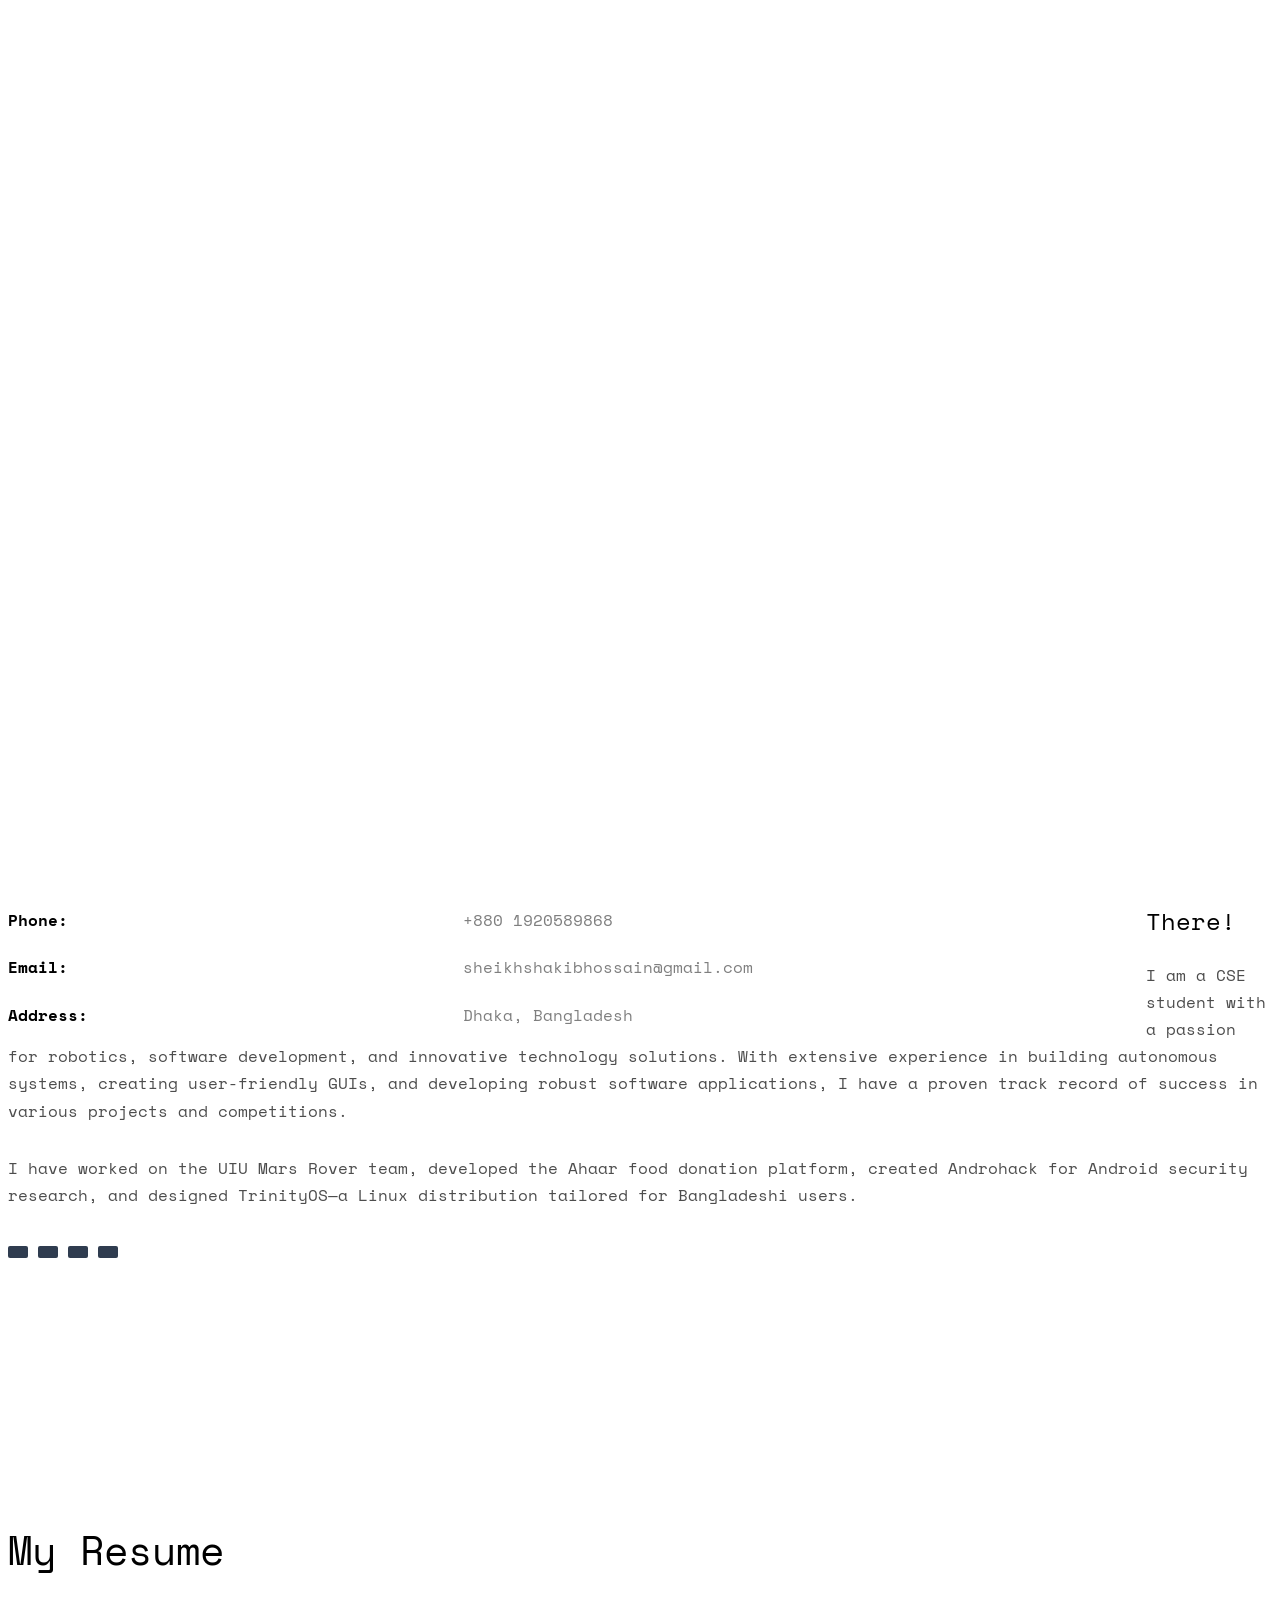
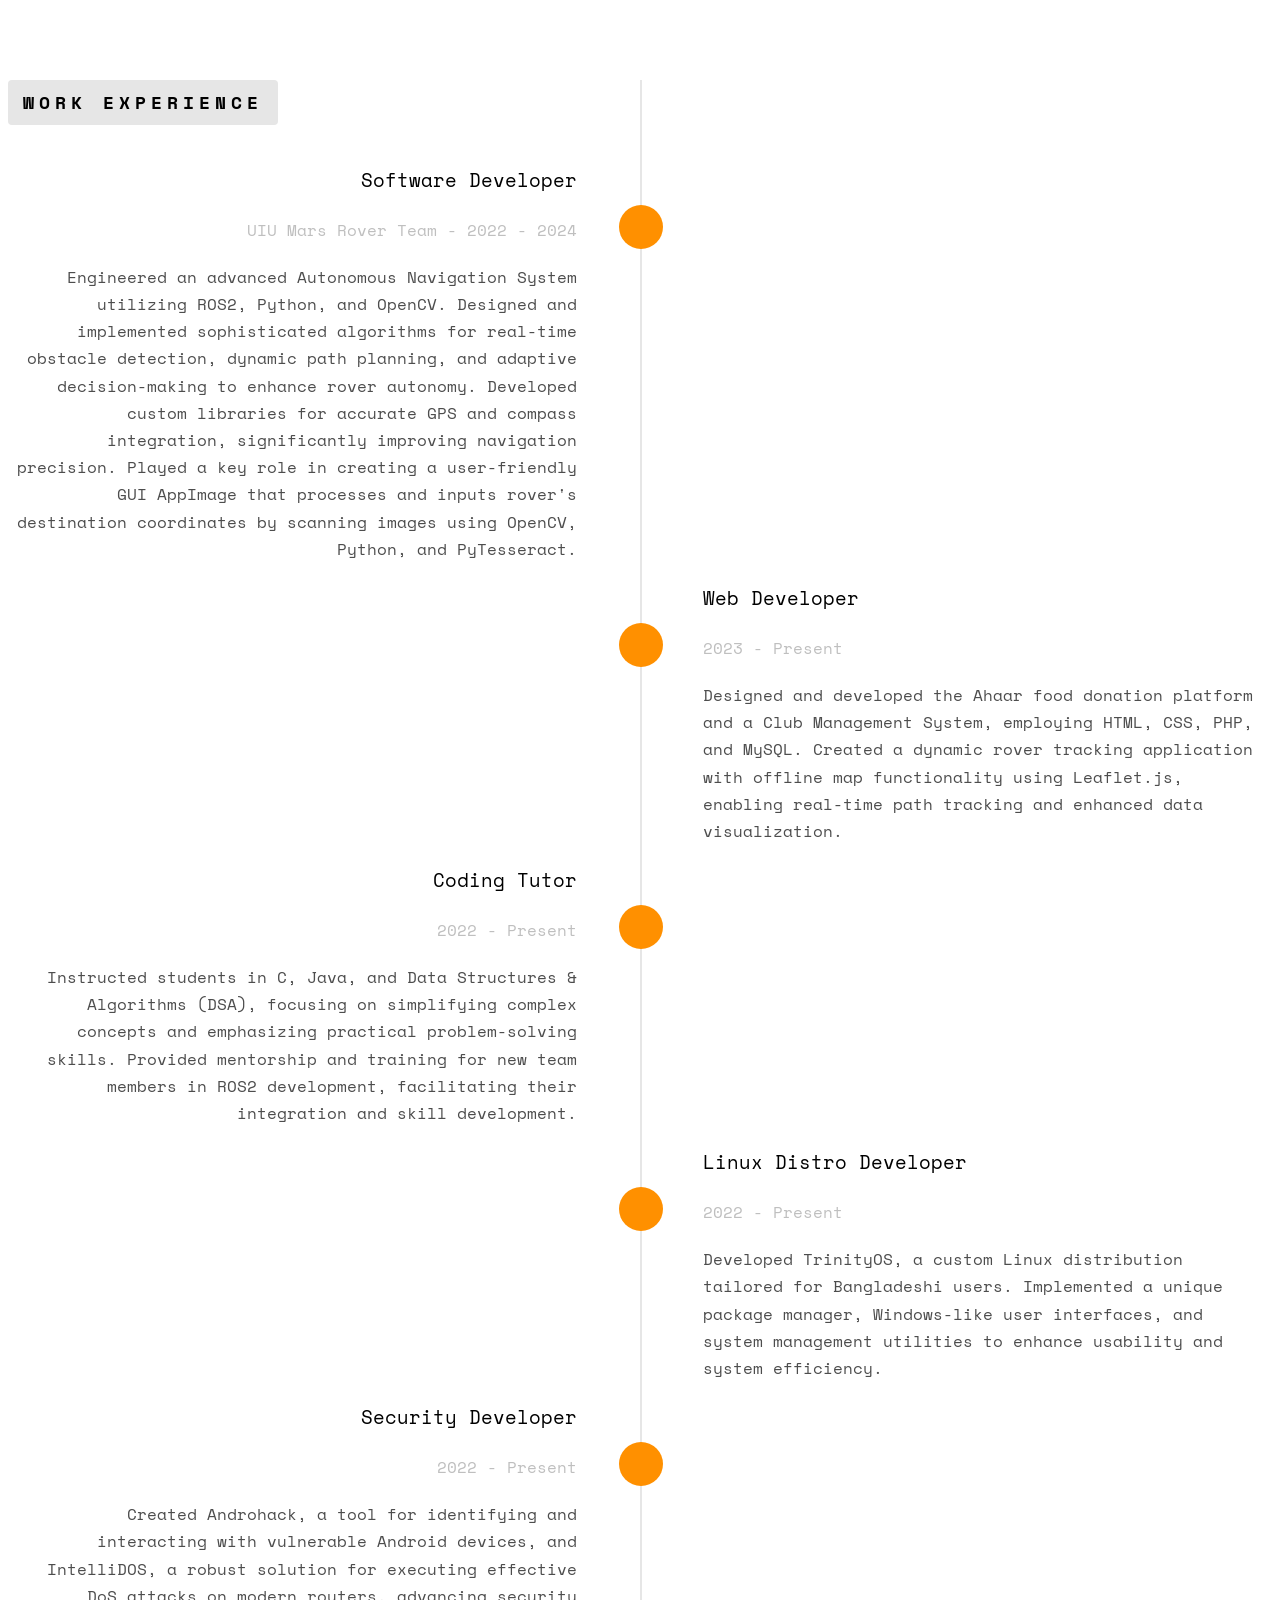
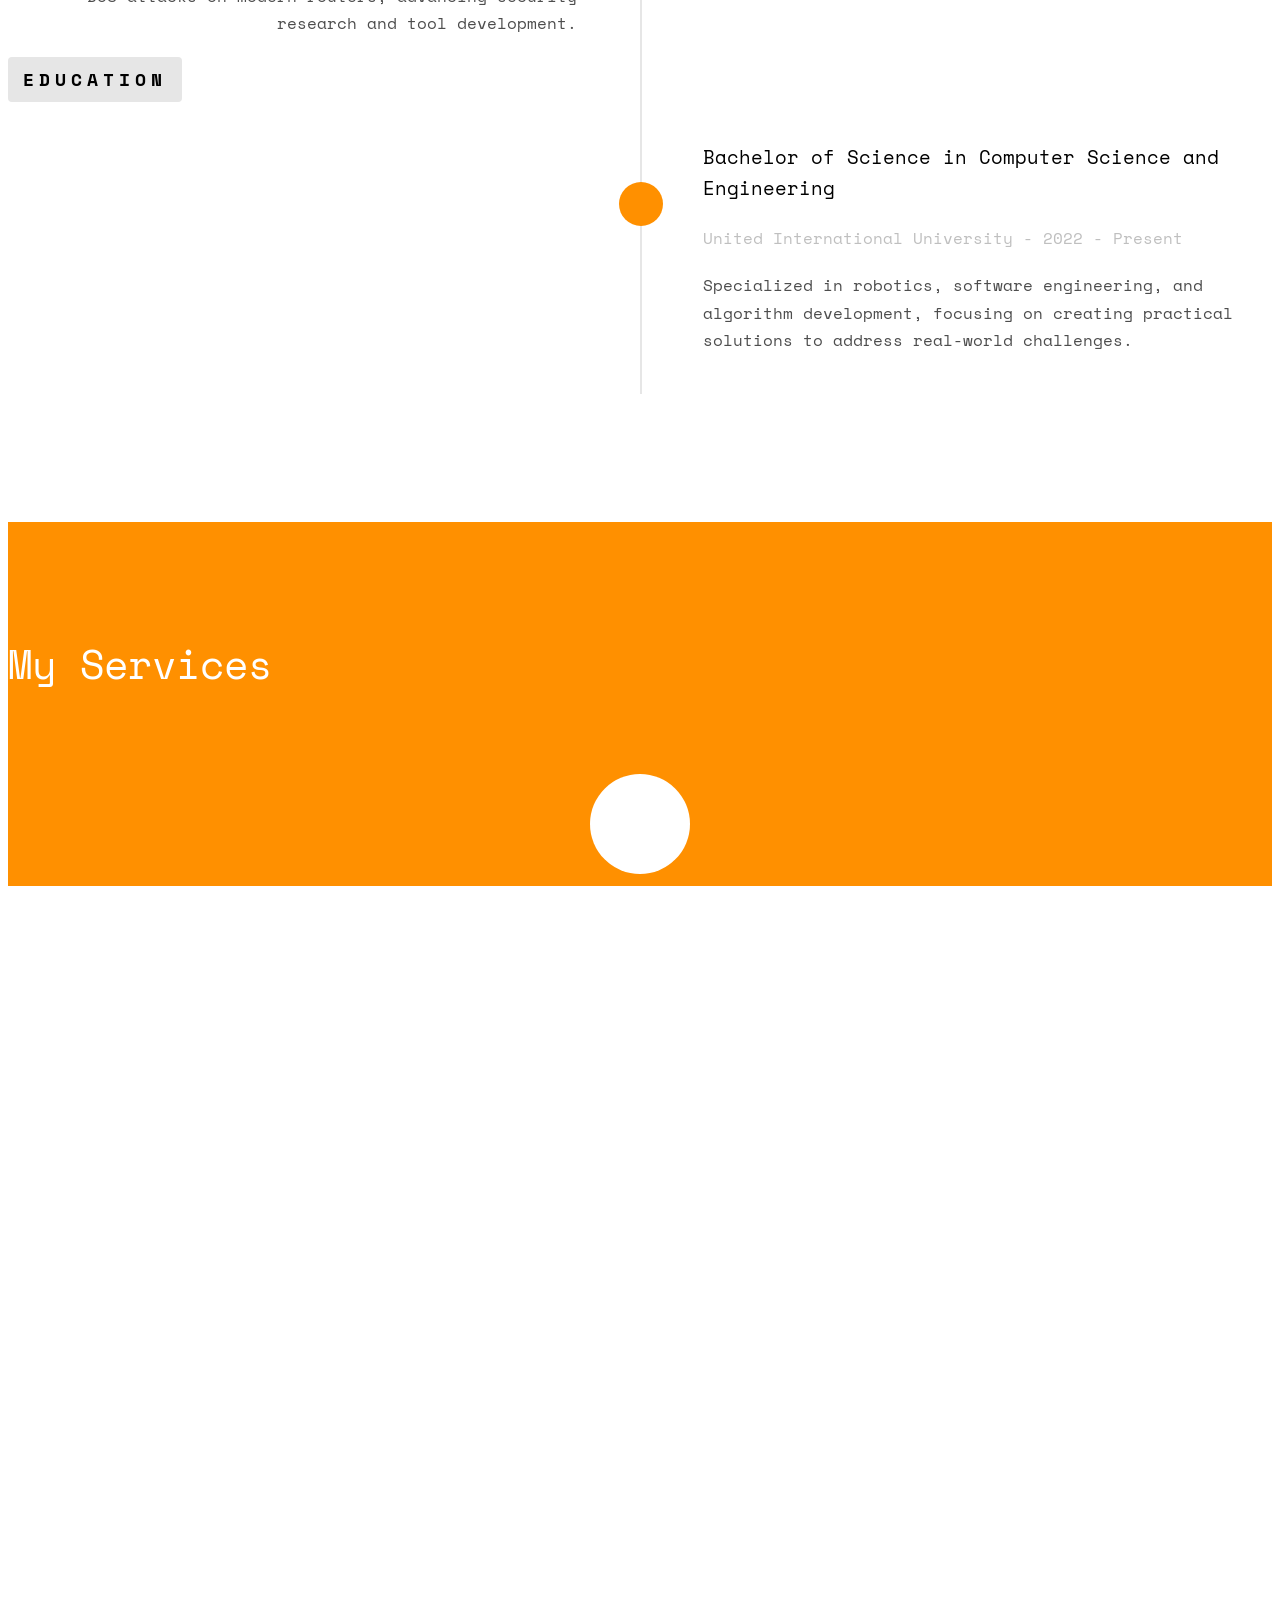
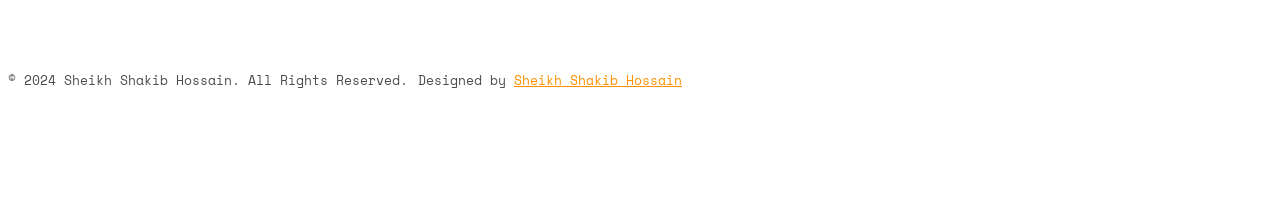
==== index.html @ 3a8f2230 "initial commit" ====
<!DOCTYPE HTML>
<html>
<head>
<meta charset="utf-8">
<meta http-equiv="X-UA-Compatible" content="IE=edge">
<title>Who is Sheikh Shakib Hossain?</title>
<meta name="viewport" content="width=device-width, initial-scale=1">
<meta name="description" content="Profile of a skilled software engineer and CSE student" />
<meta name="keywords" content="software engineer, CSE, robotics, web development, profile" />
<meta name="author" content="Sheikh Shakib Hossain" />

<!-- Font and CSS links -->
<link href="https://fonts.googleapis.com/css?family=Space+Mono" rel="stylesheet">
<link href="https://fonts.googleapis.com/css?family=Kaushan+Script" rel="stylesheet">
<link rel="stylesheet" href="css/animate.css">
<link rel="stylesheet" href="css/icomoon.css">
<link rel="stylesheet" href="css/bootstrap.css">
<link rel="stylesheet" href="css/style.css">
<script src="js/modernizr-2.6.2.min.js"></script>
</head>
<body>
    
<div class="fh5co-loader"></div>
    
<div id="page">    
<header id="fh5co-header" class="fh5co-cover js-fullheight" role="banner" style="background-image:url(images/cover_bg_3.jpg);" data-stellar-background-ratio="0.5">
    <div class="overlay"></div>
    <div class="container">
        <div class="row">
            <div class="col-md-8 col-md-offset-2 text-center">
                <div class="display-t js-fullheight">
                    <div class="display-tc js-fullheight animate-box" data-animate-effect="fadeIn">
                        <div class="profile-thumb" style="background: url(images/your_photo.jpg);"></div>
                        <h1><span>Sheikh Shakib Hossain</span></h1>
                        <h3><span>Software Engineer / CSE Student</span></h3>
                        <p>
                            <ul class="fh5co-social-icons">
                                <li><a href="https://x.com/SheikhShak1b"><i class="icon-twitter2"></i></a></li>
                                <li><a href="https://www.facebook.com/SheikhShakibHossa1n"><i class="icon-facebook2"></i></a></li>
                                <li><a href="https://www.linkedin.com/in/sheikhshakibhossa1n"><i class="icon-linkedin2"></i></a></li>
                                <li><a href="Shakib_CV.pdf"><i class="icon-dribbble2"></i></a></li>
                            </ul>
                        </p>
                    </div>
                </div>
            </div>
        </div>
    </div>
</header>

<div id="fh5co-about" class="animate-box">
    <div class="container">
        <div class="row">
            <div class="col-md-8 col-md-offset-2 text-center fh5co-heading">
                <h2>About Me</h2>
            </div>
        </div>
        <div class="row">
            <div class="col-md-4">
                <ul class="info">
                    <li><span class="first-block">Full Name:</span><span class="second-block">Sheikh Shakib Hossain</span></li>
                    <li><span class="first-block">Phone:</span><span class="second-block">+880 1920589868</span></li>
                    <li><span class="first-block">Email:</span><span class="second-block">sheikhshakibhossain@gmail.com</span></li>
                    <!-- <li><span class="first-block">Website:</span><span class="second-block">sheikhshakibhossain.github.io</span></li> -->
                    <li><span class="first-block">Address:</span><span class="second-block">Dhaka, Bangladesh</span></li>
                </ul>
            </div>
            <div class="col-md-8">
                <h2>Hello There!</h2>
                <p>I am a CSE student with a passion for robotics, software development, and innovative technology solutions. With extensive experience in building autonomous systems, creating user-friendly GUIs, and developing robust software applications, I have a proven track record of success in various projects and competitions.</p>
                <p>I have worked on the UIU Mars Rover team, developed the Ahaar food donation platform, created Androhack for Android security research, and designed TrinityOS—a Linux distribution tailored for Bangladeshi users.</p>
                <p>
                    <ul class="fh5co-social-icons">
                        <li><a href="https://x.com/SheikhShak1b"><i class="icon-twitter2"></i></a></li>
                        <li><a href="https://www.facebook.com/SheikhShakibHossa1n"><i class="icon-facebook3"></i></a></li>
                        <li><a href="https://www.linkedin.com/in/sheikhshakibhossa1n"><i class="icon-linkedin2"></i></a></li>
                        <li><a href="Shakib_CV.pdf"><i class="icon-dribbble2"></i></a></li>
                    </ul>
                </p>
            </div>
        </div>
    </div>
</div>

<div id="fh5co-resume" class="fh5co-bg-color">
    <div class="container">
        <div class="row animate-box">
            <div class="col-md-8 col-md-offset-2 text-center fh5co-heading">
                <h2>My Resume</h2>
            </div>
        </div>
        <div class="row">
            <div class="col-md-12 col-md-offset-0">
                <ul class="timeline">
                    <li class="timeline-heading text-center animate-box">
                        <div><h3>Work Experience</h3></div>
                    </li>
                    
                    <li class="animate-box timeline-unverted">
                        <div class="timeline-badge"><i class="icon-suitcase"></i></div>
                        <div class="timeline-panel">
                            <div class="timeline-heading">
                                <h3 class="timeline-title">Software Developer</h3>
                                <span class="company">UIU Mars Rover Team - 2022 - 2024</span>
                            </div>
                            <div class="timeline-body">
                                <p>Engineered an advanced Autonomous Navigation System utilizing ROS2, Python, and OpenCV. Designed and implemented sophisticated algorithms for real-time obstacle detection, dynamic path planning, and adaptive decision-making to enhance rover autonomy. Developed custom libraries for accurate GPS and compass integration, significantly improving navigation precision. Played a key role in creating a user-friendly GUI AppImage that processes and inputs rover's destination coordinates by scanning images using OpenCV, Python, and PyTesseract.</p>
                            </div>
                        </div>
                    </li>
                    
                    <li class="timeline-inverted animate-box">
                        <div class="timeline-badge"><i class="icon-suitcase"></i></div>
                        <div class="timeline-panel">
                            <div class="timeline-heading">
                                <h3 class="timeline-title">Web Developer</h3>
                                <span class="company">2023 - Present</span>
                            </div>
                            <div class="timeline-body">
                                <p>Designed and developed the Ahaar food donation platform and a Club Management System, employing HTML, CSS, PHP, and MySQL. Created a dynamic rover tracking application with offline map functionality using Leaflet.js, enabling real-time path tracking and enhanced data visualization.</p>
                            </div>
                        </div>
                    </li>
                    
                    <li class="animate-box timeline-unverted">
                        <div class="timeline-badge"><i class="icon-suitcase"></i></div>
                        <div class="timeline-panel">
                            <div class="timeline-heading">
                                <h3 class="timeline-title">Coding Tutor</h3>
                                <span class="company">2022 - Present</span>
                            </div>
                            <div class="timeline-body">
                                <p>Instructed students in C, Java, and Data Structures & Algorithms (DSA), focusing on simplifying complex concepts and emphasizing practical problem-solving skills. Provided mentorship and training for new team members in ROS2 development, facilitating their integration and skill development.</p>
                            </div>
                        </div>
                    </li>
                    
                    <li class="timeline-inverted animate-box">
                        <div class="timeline-badge"><i class="icon-suitcase"></i></div>
                        <div class="timeline-panel">
                            <div class="timeline-heading">
                                <h3 class="timeline-title">Linux Distro Developer</h3>
                                <span class="company">2022 - Present</span>
                            </div>
                            <div class="timeline-body">
                                <p>Developed TrinityOS, a custom Linux distribution tailored for Bangladeshi users. Implemented a unique package manager, Windows-like user interfaces, and system management utilities to enhance usability and system efficiency.</p>
                            </div>
                        </div>
                    </li>
                    
                    <li class="timeline-unverted animate-box">
                        <div class="timeline-badge"><i class="icon-suitcase"></i></div>
                        <div class="timeline-panel">
                            <div class="timeline-heading">
                                <h3 class="timeline-title">Security Developer</h3>
                                <span class="company">2022 - Present</span>
                            </div>
                            <div class="timeline-body">
                                <p>Created Androhack, a tool for identifying and interacting with vulnerable Android devices, and IntelliDOS, a robust solution for executing effective DoS attacks on modern routers, advancing security research and tool development.</p>
                            </div>
                        </div>
                    </li>
                    
                    <li class="timeline-heading text-center animate-box">
                        <div><h3>Education</h3></div>
                    </li>
                    
                    <li class="timeline-inverted animate-box">
                        <div class="timeline-badge"><i class="icon-graduation-cap"></i></div>
                        <div class="timeline-panel">
                            <div class="timeline-heading">
                                <h3 class="timeline-title">Bachelor of Science in Computer Science and Engineering</h3>
                                <span class="company">United International University - 2022 - Present</span>
                            </div>
                            <div class="timeline-body">
                                <p>Specialized in robotics, software engineering, and algorithm development, focusing on creating practical solutions to address real-world challenges.</p>
                            </div>
                        </div>
                    </li>
                </ul>
            </div>
        </div>
    </div>
</div>


<div id="fh5co-features" class="animate-box">
    <div class="container">
        <div class="services-padding">
            <div class="row">
                <div class="col-md-8 col-md-offset-2 text-center fh5co-heading">
                    <h2>My Services</h2>
                </div>
            </div>
            <div class="row">
                <div class="col-md-4 text-center">
                    <div class="feature-left">
                        <span class="icon">
                            <i class="icon-code"></i>
                        </span>
                        <div class="feature-copy">
                            <h3>Robotics</h3>
                            <p>Developing software and complex algorithms for autonomous systems, including obstacle detection, path planning, and real-time decision-making using ROS2, Python, and OpenCV.</p>
                        </div>
                    </div>
                </div>
    
                <div class="col-md-4 text-center">
                    <div class="feature-left">
                        <span class="icon">
                            <i class="icon-laptop"></i>
                        </span>
                        <div class="feature-copy">
                            <h3>Web Development</h3>
                            <p>Building responsive web applications with a focus on user experience, using technologies like HTML, CSS, PHP, MySQL, and JavaScript.</p>
                        </div>
                    </div>
                </div>
    
                <div class="col-md-4 text-center">
                    <div class="feature-left">
                        <span class="icon">
                            <i class="icon-shield"></i>
                        </span>
                        <div class="feature-copy">
                            <h3>Security Development</h3>
                            <p>Creating tools for identifying and interacting with vulnerable devices, and developing effective security solutions like DoS attack tools for modern routers.</p>
                        </div>
                    </div>
                </div>
    
            </div>
        </div>
    </div>
</div>

<footer id="fh5co-footer" role="contentinfo">
    <div class="container">
        <div class="row copyright">
            <div class="col-md-12 text-center">
                <p>
                    <small class="block">&copy; 2024 Sheikh Shakib Hossain. All Rights Reserved.</small> 
                    <small class="block">Designed by <a href="#" target="_blank">Sheikh Shakib Hossain</a></small>
                </p>
                <p>
                    <ul class="fh5co-social-icons">
                        <li><a href="https://x.com/SheikhShak1b"><i class="icon-twitter2"></i></a></li>
                        <li><a href="https://www.facebook.com/SheikhShakibHossa1n"><i class="icon-facebook2"></i></a></li>
                        <li><a href="https://www.linkedin.com/in/sheikhshakibhossa1n"><i class="icon-linkedin2"></i></a></li>
                        <li><a href="Shakib_CV.pdf"><i class="icon-dribbble2"></i></a></li>
                    </ul>
                </p>
            </div>
        </div>
    </div>
</footer>
</div>

<!-- Bootstrap and jQuery scripts -->
<script src="js/jquery.min.js"></script>
<script src="js/jquery.easing.1.3.js"></script>
<script src="js/bootstrap.min.js"></script>
<script src="js/jquery.waypoints.min.js"></script>
<script src="js/main.js"></script>

</body>
</html>
---- css/style.css ----
@font-face {
  font-family: 'icomoon';
  src: url("../fonts/icomoon/icomoon.eot?srf3rx");
  src: url("../fonts/icomoon/icomoon.eot?srf3rx#iefix") format("embedded-opentype"), url("../fonts/icomoon/icomoon.ttf?srf3rx") format("truetype"), url("../fonts/icomoon/icomoon.woff?srf3rx") format("woff"), url("../fonts/icomoon/icomoon.svg?srf3rx#icomoon") format("svg");
  font-weight: normal;
  font-style: normal;
}
/* =======================================================
*
* 	Template Style 
*
* ======================================================= */
body {
  font-family: "Space Mono", Arial, serif;
  font-weight: 400;
  font-size: 16px;
  line-height: 1.7;
  color: #4d4d4d;
  background: #fff;
}

#page {
  position: relative;
  overflow-x: hidden;
  width: 100%;
  height: 100%;
  -webkit-transition: 0.5s;
  -o-transition: 0.5s;
  transition: 0.5s;
}
.offcanvas #page {
  overflow: hidden;
  position: absolute;
}
.offcanvas #page:after {
  -webkit-transition: 2s;
  -o-transition: 2s;
  transition: 2s;
  position: absolute;
  top: 0;
  right: 0;
  bottom: 0;
  left: 0;
  z-index: 101;
  background: rgba(0, 0, 0, 0.7);
  content: "";
}

a {
  color: #FF9000;
  -webkit-transition: 0.5s;
  -o-transition: 0.5s;
  transition: 0.5s;
}
a:hover, a:active, a:focus {
  color: #FF9000;
  outline: none;
  text-decoration: none;
}

p {
  margin-bottom: 30px;
}

h1, h2, h3, h4, h5, h6, figure {
  color: #000;
  font-family: "Space Mono", Arial, serif;
  font-weight: 400;
  margin: 0 0 20px 0;
}

::-webkit-selection {
  color: #fff;
  background: #FF9000;
}

::-moz-selection {
  color: #fff;
  background: #FF9000;
}

::selection {
  color: #fff;
  background: #FF9000;
}

#fh5co-header,
.fh5co-cover {
  background-color: transparent;
  background-size: cover;
  background-attachment: fixed;
  position: relative;
  height: 600px;
  width: 100%;
}
#fh5co-header .overlay,
.fh5co-cover .overlay {
  position: absolute;
  top: 0;
  bottom: 0;
  left: 0;
  right: 0;
  background: rgba(255, 144, 0, 0.9);
}
#fh5co-header .display-t,
.fh5co-cover .display-t {
  width: 100%;
  display: table;
}
#fh5co-header .display-tc,
.fh5co-cover .display-tc {
  display: table-cell;
  vertical-align: middle;
  height: 600px;
}
#fh5co-header .display-tc h1, #fh5co-header .display-tc h2, #fh5co-header .display-tc h3,
.fh5co-cover .display-tc h1,
.fh5co-cover .display-tc h2,
.fh5co-cover .display-tc h3 {
  margin: 0;
  padding: 0;
  color: white;
}
#fh5co-header .display-tc h1,
.fh5co-cover .display-tc h1 {
  font-family: "Kaushan Script", cursive;
  margin-bottom: 30px;
  font-size: 50px;
  line-height: 1.3;
  font-weight: 300;
  -webkit-transform: rotate(-5deg);
  -moz-transform: rotate(-5deg);
  -ms-transform: rotate(-5deg);
  -o-transform: rotate(-5deg);
  transform: rotate(-5deg);
}
#fh5co-header .display-tc h1 span,
.fh5co-cover .display-tc h1 span {
  padding: 4px 15px;
  position: relative;
}
#fh5co-header .display-tc h1 span:before,
.fh5co-cover .display-tc h1 span:before {
  position: absolute;
  top: 40px;
  left: 0;
  width: 30px;
  height: 4px;
  content: '';
  background: #fff;
  margin-left: -30px;
}
#fh5co-header .display-tc h1 span:after,
.fh5co-cover .display-tc h1 span:after {
  position: absolute;
  top: 40px;
  right: 0;
  width: 30px;
  height: 4px;
  content: '';
  background: #fff;
  margin-right: -30px;
}
@media screen and (max-width: 768px) {
  #fh5co-header .display-tc h1,
  .fh5co-cover .display-tc h1 {
    font-size: 34px;
  }
  #fh5co-header .display-tc h1 span:before,
  .fh5co-cover .display-tc h1 span:before {
    top: 28px;
    width: 20px;
    height: 3px;
    margin-left: -15px;
  }
  #fh5co-header .display-tc h1 span:after,
  .fh5co-cover .display-tc h1 span:after {
    top: 28px;
    width: 20px;
    height: 3px;
    margin-right: -15px;
  }
}
#fh5co-header .display-tc h2,
.fh5co-cover .display-tc h2 {
  font-size: 20px;
  line-height: 1.5;
  margin-bottom: 30px;
}
#fh5co-header .display-tc h3,
.fh5co-cover .display-tc h3 {
  font-size: 16px;
}
@media screen and (max-width: 768px) {
  #fh5co-header .display-tc h3,
  .fh5co-cover .display-tc h3 {
    font-size: 14px;
  }
}
#fh5co-header .display-tc .profile-thumb,
.fh5co-cover .display-tc .profile-thumb {
  background-size: cover !important;
  background-position: center center;
  background-repeat: no-repeat;
  position: relative;
  height: 200px;
  width: 200px;
  margin: 0 auto;
  margin-bottom: 30px;
  -webkit-border-radius: 50%;
  -moz-border-radius: 50%;
  -ms-border-radius: 50%;
  border-radius: 50%;
}
#fh5co-header .display-tc .fh5co-social-icons li a,
.fh5co-cover .display-tc .fh5co-social-icons li a {
  color: #fff;
}
#fh5co-header .display-tc .fh5co-social-icons li a i,
.fh5co-cover .display-tc .fh5co-social-icons li a i {
  font-size: 30px;
}

#fh5co-features {
  background: #FF9000;
}
#fh5co-features h2 {
  color: #fff;
}
#fh5co-features .services-padding {
  padding: 7em 0;
}
#fh5co-features .feature-left {
  margin-bottom: 40px;
  float: left;
}
@media screen and (max-width: 992px) {
  #fh5co-features .feature-left {
    margin-bottom: 30px;
  }
}
#fh5co-features .feature-left .icon {
  display: table;
  text-align: center;
  width: 100px;
  height: 100px;
  margin: 0 auto;
  background: #fff;
  margin-bottom: 20px;
  -webkit-border-radius: 50%;
  -moz-border-radius: 50%;
  -ms-border-radius: 50%;
  border-radius: 50%;
}
#fh5co-features .feature-left .icon i {
  font-size: 50px;
  display: table-cell;
  vertical-align: middle;
  height: 100px;
  color: #FF9000 !important;
}
#fh5co-features .feature-left .feature-copy {
  width: 100%;
}
#fh5co-features .feature-left h3 {
  font-size: 24px;
  font-weight: 400;
  color: #fff;
}
#fh5co-features .feature-left p {
  font-size: 16px;
  color: rgba(255, 255, 255, 0.7);
}
#fh5co-features .feature-left p:last-child {
  margin-bottom: 0;
}
#fh5co-features .feature-left p a {
  color: #000 !important;
}

#fh5co-about,
#fh5co-resume,
#fh5co-skills,
#fh5co-started,
#fh5co-work,
#fh5co-blog,
#fh5co-pricing,
#fh5co-contact {
  padding: 7em 0;
  clear: both;
}
@media screen and (max-width: 768px) {
  #fh5co-about,
  #fh5co-resume,
  #fh5co-skills,
  #fh5co-started,
  #fh5co-work,
  #fh5co-blog,
  #fh5co-pricing,
  #fh5co-contact {
    padding: 3em 0;
  }
}

#fh5co-started {
  border-bottom: none;
}

.fh5co-bg-dark {
  background: #2F3C4F;
  background: #FF9000;
}
.fh5co-bg-dark .fh5co-heading h2 {
  color: #fff !important;
}

.info {
  margin: 0;
  padding: 0;
  width: 90%;
  float: left;
}
@media screen and (max-width: 768px) {
  .info {
    margin-bottom: 3em;
  }
}
.info li {
  width: 100%;
  float: left;
  list-style: none;
  padding: 10px 0;
}
.info li:first-child {
  padding-top: 0;
}
.info li .first-block {
  width: 40%;
  display: inline-block;
  float: left;
  color: #000;
  font-weight: bold;
}
.info li .second-block {
  width: 60%;
  display: inline-block;
  color: rgba(0, 0, 0, 0.5);
}

.fh5co-social-icons {
  margin: 0;
  padding: 0;
}
.fh5co-social-icons li {
  margin: 0;
  padding: 0;
  list-style: none;
  display: -moz-inline-stack;
  display: inline-block;
  zoom: 1;
  *display: inline;
}
.fh5co-social-icons li a {
  display: -moz-inline-stack;
  display: inline-block;
  zoom: 1;
  *display: inline;
  color: #FF9000;
  padding-left: 10px;
  padding-right: 10px;
}
.fh5co-social-icons li a i {
  font-size: 20px;
}

#fh5co-about .fh5co-social-icons {
  margin: 0;
  padding: 0;
}
#fh5co-about .fh5co-social-icons li {
  padding: 0;
  list-style: none;
  display: -moz-inline-stack;
  display: inline-block;
  zoom: 1;
  *display: inline;
}
#fh5co-about .fh5co-social-icons li a {
  display: -moz-inline-stack;
  display: inline-block;
  zoom: 1;
  *display: inline;
  color: #fff;
  background: #2F3C4F;
  padding: 10px 10px 2px 10px;
  -webkit-border-radius: 2px;
  -moz-border-radius: 2px;
  -ms-border-radius: 2px;
  border-radius: 2px;
}
#fh5co-about .fh5co-social-icons li a i {
  font-size: 20px;
}
#fh5co-about .fh5co-social-icons li a:hover {
  background: #FF9000;
}

.fh5co-heading {
  margin-bottom: 5em;
}
.fh5co-heading.fh5co-heading-sm {
  margin-bottom: 2em;
}
.fh5co-heading h2 {
  font-size: 40px;
  margin-bottom: 20px;
  line-height: 1.5;
  color: #000;
}
.fh5co-heading p {
  font-size: 18px;
  line-height: 1.5;
  color: #828282;
}
.fh5co-heading span {
  display: block;
  margin-bottom: 10px;
  text-transform: uppercase;
  font-size: 12px;
  letter-spacing: 2px;
}

.timeline {
  list-style: none;
  padding: 20px 0 20px;
  position: relative;
}
.timeline:before {
  top: 20px;
  bottom: 0;
  position: absolute;
  content: " ";
  width: 2px;
  background-color: #e6e6e6;
  left: 50%;
  margin-left: 0px;
}
@media screen and (max-width: 768px) {
  .timeline:before {
    margin-left: -64px;
  }
}
@media screen and (max-width: 480px) {
  .timeline:before {
    margin-left: -64px;
  }
}
@media screen and (max-width: 768px) {
  .timeline .timeline-heading {
    margin-bottom: 30px;
  }
}
.timeline .timeline-heading > div h3 {
  display: inline-block;
  padding: 7px 15px;
  font-size: 18px;
  text-transform: uppercase;
  letter-spacing: 5px;
  font-weight: bold;
  background: #e6e6e6;
  -webkit-border-radius: 4px;
  -moz-border-radius: 4px;
  -ms-border-radius: 4px;
  border-radius: 4px;
}
@media screen and (max-width: 768px) {
  .timeline .timeline-heading > div h3 {
    float: left;
    margin-bottom: 0;
  }
}
.timeline > li {
  margin-bottom: 20px;
  position: relative;
}
@media screen and (max-width: 768px) {
  .timeline > li {
    margin-bottom: 4em;
  }
}
.timeline > li:before, .timeline > li:after {
  content: " ";
  display: table;
}
.timeline > li:after {
  clear: both;
}
.timeline > li > .timeline-panel {
  width: 45%;
  float: left;
  margin-bottom: 0;
  position: relative;
  -webkit-border-radius: 4px;
  -moz-border-radius: 4px;
  -ms-border-radius: 4px;
  border-radius: 4px;
}
@media screen and (max-width: 768px) {
  .timeline > li > .timeline-panel {
    width: 85% !important;
  }
}
@media screen and (max-width: 480px) {
  .timeline > li > .timeline-panel {
    width: 75% !important;
  }
  .timeline > li > .timeline-panel:before {
    top: 30px;
  }
  .timeline > li > .timeline-panel:after {
    top: 31px;
  }
}
.timeline > li > .timeline-badge {
  color: #fff;
  width: 44px;
  height: 44px;
  line-height: 50px;
  font-size: 1.4em;
  text-align: center;
  position: absolute;
  top: 40px;
  left: 50%;
  margin-left: -21px;
  background-color: #FF9000;
  z-index: 100;
  display: table;
  -webkit-border-radius: 50%;
  -moz-border-radius: 50%;
  -ms-border-radius: 50%;
  border-radius: 50%;
}
@media screen and (max-width: 768px) {
  .timeline > li > .timeline-badge {
    margin-left: -10px !important;
  }
}
@media screen and (max-width: 992px) {
  .timeline > li > .timeline-badge {
    margin-left: -10px !important;
  }
}
.timeline > li > .timeline-badge i {
  display: table-cell;
  vertical-align: middle;
  height: 44px;
  font-size: 18px;
}
.timeline > li.timeline-unverted {
  text-align: right;
}
@media screen and (max-width: 768px) {
  .timeline > li.timeline-unverted {
    text-align: left;
  }
}
.timeline > li.timeline-inverted > .timeline-panel {
  float: right;
}
.timeline > li.timeline-inverted > .timeline-panel:before {
  border-left-width: 0;
  border-right-width: 15px;
  left: -15px;
  right: auto;
}
.timeline > li.timeline-inverted > .timeline-panel:after {
  border-left-width: 0;
  border-right-width: 14px;
  left: -14px;
  right: auto;
}

.timeline-title {
  margin-top: 0;
}

.company {
  display: block;
  margin-bottom: 20px;
  font-size: 16px;
  font-weight: normal;
  color: #bfbfbf;
}

.timeline-body > p,
.timeline-body > ul {
  margin-bottom: 0;
}

.timeline-body > p + p {
  margin-top: 5px;
}

@media (max-width: 992px) {
  ul.timeline:before {
    left: 90px;
  }

  ul.timeline > li > .timeline-panel {
    width: calc(100% - 200px);
    width: -moz-calc(100% - 200px);
    width: -webkit-calc(100% - 200px);
  }

  ul.timeline > li > .timeline-badge {
    left: 15px;
    margin-left: 0;
    top: 16px;
  }

  ul.timeline > li > .timeline-panel {
    float: right;
  }

  ul.timeline > li > .timeline-panel:before {
    border-left-width: 0;
    border-right-width: 15px;
    left: -15px;
    right: auto;
  }

  ul.timeline > li > .timeline-panel:after {
    border-left-width: 0;
    border-right-width: 14px;
    left: -14px;
    right: auto;
  }
}
.progress-wrap {
  width: 100%;
  float: left;
  margin-bottom: 10px;
}
.progress-wrap h3 {
  font-size: 16px;
  display: block;
  margin-bottom: 10px;
  float: left;
  width: 100%;
}
.progress-wrap h3 .name-left {
  float: left;
}
.progress-wrap h3 .value-right {
  float: right;
}

.progress {
  width: 100%;
  float: left;
  height: 5px;
  box-shadow: none;
}

.progress-bar {
  background-color: #2F3C4F;
  height: 5px;
  display: block;
  box-shadow: none;
}
.progress-bar.progress-bar-1 {
  background-color: #2980b9 !important;
}
.progress-bar.progress-bar-2 {
  background-color: #c0392b !important;
}
.progress-bar.progress-bar-3 {
  background-color: #d35400 !important;
}
.progress-bar.progress-bar-4 {
  background-color: #8e44ad !important;
}
.progress-bar.progress-bar-5 {
  background-color: #27ae60 !important;
}

.chart {
  width: 160px;
  height: 160px;
  margin: 0 auto 40px auto;
  position: relative;
  text-align: center;
}
.chart span {
  position: absolute;
  top: 50%;
  left: 0;
  margin-top: -30px;
  width: 100%;
}
.chart span strong {
  display: block;
}
.chart canvas {
  position: absolute;
  left: 0;
  top: 0;
}

.work {
  background-size: cover;
  background-position: center center;
  background-repeat: no-repeat;
  position: relative;
  height: 270px;
  width: 100%;
  display: table;
  overflow: hidden;
}
@media screen and (max-width: 768px) {
  .work {
    height: 400px;
  }
}
@media screen and (max-width: 480px) {
  .work {
    height: 270px;
  }
}
.work .desc {
  display: table-cell;
  vertical-align: middle;
  height: 270px;
  background: #fff;
  opacity: 0;
  -webkit-transition: 0.3s;
  -o-transition: 0.3s;
  transition: 0.3s;
}
.work .desc h3 {
  font-size: 20px;
  -webkit-transition: -webkit-transform 0.3s, opacity 0.3s;
  transition: transform 0.3s, opacity 0.3s;
  -webkit-transform: translate3d(0, -15px, 0);
  transform: translate3d(0, -15px, 0);
}
.work .desc span {
  display: block;
  color: #999999;
  font-size: 14px;
  -webkit-transition: -webkit-transform 0.3s, opacity 0.3s;
  transition: transform 0.3s, opacity 0.3s;
  -webkit-transform: translate3d(0, 15px, 0);
  transform: translate3d(0, 15px, 0);
}
@media screen and (max-width: 768px) {
  .work .desc {
    opacity: 1;
    background: rgba(255, 255, 255, 0.6);
  }
  .work .desc h3 {
    -webkit-transform: translate3d(0, 0, 0);
    transform: translate3d(0, 0, 0);
  }
  .work .desc span {
    -webkit-transform: translate3d(0, 0, 0);
    transform: translate3d(0, 0, 0);
  }
}
.work:hover .desc {
  opacity: 1;
}
.work:hover .desc h3 {
  -webkit-transform: translate3d(0, 0, 0);
  transform: translate3d(0, 0, 0);
}
.work:hover .desc span {
  -webkit-transform: translate3d(0, 0, 0);
  transform: translate3d(0, 0, 0);
}

#fh5co-started {
  background-size: cover;
  background-position: center center;
  background-repeat: no-repeat;
  position: relative;
  float: left;
  width: 100%;
}
#fh5co-started .fh5co-heading {
  margin-bottom: 0;
}
#fh5co-started .fh5co-heading h2 {
  color: #fff;
  margin-bottom: 20px !important;
}
#fh5co-started .fh5co-heading p {
  color: rgba(255, 255, 255, 0.8);
}
#fh5co-started .btn {
  height: 54px;
  border: none !important;
  background: #fff;
  color: #FF9000;
  font-size: 16px;
  text-transform: uppercase;
  font-weight: 400;
  padding-left: 50px;
  padding-right: 50px;
}

.fh5co-blog {
  width: 100%;
  float: left;
  margin-bottom: 40px;
}
@media screen and (max-width: 768px) {
  .fh5co-blog {
    width: 100%;
  }
}
.fh5co-blog .blog-bg {
  display: block;
  width: 100%;
  background-size: cover;
  background-position: center center;
  background-repeat: no-repeat;
  position: relative;
  height: 300px;
}
@media screen and (max-width: 768px) {
  .fh5co-blog .blog-bg {
    height: 400px;
  }
}
@media screen and (max-width: 480px) {
  .fh5co-blog .blog-bg {
    height: 270px;
  }
}
.fh5co-blog .blog-text {
  margin-bottom: 30px;
  position: relative;
  width: 100%;
  padding: 30px;
  float: left;
  background: #fff;
  -webkit-box-shadow: 0px 2px 5px 0px rgba(0, 0, 0, 0.06);
  -moz-box-shadow: 0px 2px 5px 0px rgba(0, 0, 0, 0.06);
  box-shadow: 0px 2px 5px 0px rgba(0, 0, 0, 0.06);
  -webkit-transition: 0.3s;
  -o-transition: 0.3s;
  transition: 0.3s;
}
@media screen and (max-width: 768px) {
  .fh5co-blog .blog-text {
    padding: 10px;
  }
}
.fh5co-blog .blog-text span {
  display: inline-block;
  margin-bottom: 20px;
  font-size: 18px !important;
  color: rgba(0, 0, 0, 0.3);
}
.fh5co-blog .blog-text .stuff {
  margin: 0;
  padding: 0;
  border-top: 1px solid rgba(0, 0, 0, 0.05);
  padding-top: 20px;
}
.fh5co-blog .blog-text .stuff li {
  list-style: none;
  display: inline-block;
  margin-left: 10px;
}
@media screen and (max-width: 768px) {
  .fh5co-blog .blog-text .stuff li {
    font-size: 14px;
  }
}
.fh5co-blog .blog-text .stuff li:first-child {
  margin-left: 0;
}
.fh5co-blog .blog-text .stuff li:last-child {
  float: right;
}
.fh5co-blog .blog-text .stuff li:last-child a {
  color: #000;
}
.fh5co-blog .blog-text .stuff li:last-child i {
  padding-right: 0;
  padding-left: 10px;
}
.fh5co-blog .blog-text .stuff li i {
  font-size: 14px;
  padding-right: 5px;
}
.fh5co-blog .blog-text h3 {
  font-size: 24px;
  margin-bottom: 20px;
  line-height: 1.5;
}
.fh5co-blog .blog-text h3 a {
  color: black;
}

#fh5co-consult {
  display: -webkit-box;
  display: -moz-box;
  display: -ms-flexbox;
  display: -webkit-flex;
  display: flex;
  flex-wrap: wrap;
  -webkit-flex-wrap: wrap;
  -moz-flex-wrap: wrap;
  width: 100%;
  float: left;
}
#fh5co-consult .video, #fh5co-consult .choose {
  display: inline-block;
}
@media screen and (max-width: 768px) {
  #fh5co-consult .video, #fh5co-consult .choose {
    width: 100% !important;
  }
}
#fh5co-consult .video {
  display: table;
  width: 50%;
  background-size: cover;
  background-position: center center;
  background-repeat: no-repeat;
  position: relative;
  display: -webkit-box;
  display: -moz-box;
  display: -ms-flexbox;
  display: -webkit-flex;
  display: flex;
  flex-wrap: wrap;
  -webkit-flex-wrap: wrap;
  -moz-flex-wrap: wrap;
}
@media screen and (max-width: 768px) {
  #fh5co-consult .video {
    display: none;
  }
}
#fh5co-consult .choose {
  width: 50%;
  padding: 4em;
}
@media screen and (max-width: 768px) {
  #fh5co-consult .choose {
    width: 100%;
    padding: 4em 1em;
  }
}

.fh5co-video {
  overflow: hidden;
}
@media screen and (max-width: 992px) {
  .fh5co-video {
    height: 450px;
  }
}
.fh5co-video .overlay {
  position: absolute;
  top: 0;
  left: 0;
  right: 0;
  bottom: 0;
  background: rgba(0, 0, 0, 0.1);
  -webkit-transition: 0.5s;
  -o-transition: 0.5s;
  transition: 0.5s;
}

#fh5co-footer {
  padding: 50px 0;
  float: left;
  width: 100%;
}
#fh5co-footer p:last-child {
  margin-bottom: 0;
}

.contact-info {
  margin-bottom: 4em;
  padding: 0;
}
.contact-info li {
  list-style: none;
  margin: 0 0 20px 0;
  position: relative;
  padding-left: 40px;
  color: #000;
}
.contact-info li i {
  position: absolute;
  top: .3em;
  left: 0;
  font-size: 22px;
  color: rgba(0, 0, 0, 0.3);
}
.contact-info li a {
  color: #000;
}

.form-control {
  -webkit-box-shadow: none;
  -moz-box-shadow: none;
  -ms-box-shadow: none;
  -o-box-shadow: none;
  box-shadow: none;
  border: none;
  border: 2px solid rgba(0, 0, 0, 0.1);
  font-size: 18px;
  font-weight: 300;
  -webkit-border-radius: 4px;
  -moz-border-radius: 4px;
  -ms-border-radius: 4px;
  border-radius: 4px;
}
.form-control:focus, .form-control:active {
  box-shadow: none;
  border: 2px solid rgba(0, 0, 0, 0.8);
}

input[type="text"] {
  height: 50px;
}

.form-group {
  margin-bottom: 30px;
}

#map {
  width: 100%;
  height: 500px;
  position: relative;
}
@media screen and (max-width: 768px) {
  #map {
    height: 200px;
  }
}

.gototop {
  position: fixed;
  bottom: 20px;
  right: 20px;
  z-index: 999;
  opacity: 0;
  visibility: hidden;
  -webkit-transition: 0.5s;
  -o-transition: 0.5s;
  transition: 0.5s;
}
.gototop.active {
  opacity: 1;
  visibility: visible;
}
.gototop a {
  width: 50px;
  height: 50px;
  display: table;
  background: rgba(0, 0, 0, 0.8);
  color: #fff;
  text-align: center;
  -webkit-border-radius: 50%;
  -moz-border-radius: 50%;
  -ms-border-radius: 50%;
  border-radius: 50%;
}
.gototop a i {
  height: 50px;
  display: table-cell;
  vertical-align: middle;
}
.gototop a:hover, .gototop a:active, .gototop a:focus {
  text-decoration: none;
  outline: none;
}

.btn {
  margin-right: 4px;
  margin-bottom: 4px;
  font-family: "Space Mono", Arial, serif;
  font-size: 16px;
  font-weight: 400;
  -webkit-border-radius: 30px;
  -moz-border-radius: 30px;
  -ms-border-radius: 30px;
  border-radius: 30px;
  -webkit-transition: 0.5s;
  -o-transition: 0.5s;
  transition: 0.5s;
  padding: 8px 20px;
}
.btn.btn-md {
  padding: 8px 20px !important;
}
.btn.btn-lg {
  padding: 18px 36px !important;
}
.btn:hover, .btn:active, .btn:focus {
  box-shadow: none !important;
  outline: none !important;
}

.btn-primary {
  background: #FF9000;
  color: #fff;
  border: 2px solid #FF9000;
}
.btn-primary:hover, .btn-primary:focus, .btn-primary:active {
  background: #ff9b1a !important;
  border-color: #ff9b1a !important;
}
.btn-primary.btn-outline {
  background: transparent;
  color: #FF9000;
  border: 2px solid #FF9000;
}
.btn-primary.btn-outline:hover, .btn-primary.btn-outline:focus, .btn-primary.btn-outline:active {
  background: #FF9000;
  color: #fff;
}

.btn-success {
  background: #5cb85c;
  color: #fff;
  border: 2px solid #5cb85c;
}
.btn-success:hover, .btn-success:focus, .btn-success:active {
  background: #4cae4c !important;
  border-color: #4cae4c !important;
}
.btn-success.btn-outline {
  background: transparent;
  color: #5cb85c;
  border: 2px solid #5cb85c;
}
.btn-success.btn-outline:hover, .btn-success.btn-outline:focus, .btn-success.btn-outline:active {
  background: #5cb85c;
  color: #fff;
}

.btn-info {
  background: #5bc0de;
  color: #fff;
  border: 2px solid #5bc0de;
}
.btn-info:hover, .btn-info:focus, .btn-info:active {
  background: #46b8da !important;
  border-color: #46b8da !important;
}
.btn-info.btn-outline {
  background: transparent;
  color: #5bc0de;
  border: 2px solid #5bc0de;
}
.btn-info.btn-outline:hover, .btn-info.btn-outline:focus, .btn-info.btn-outline:active {
  background: #5bc0de;
  color: #fff;
}

.btn-warning {
  background: #f0ad4e;
  color: #fff;
  border: 2px solid #f0ad4e;
}
.btn-warning:hover, .btn-warning:focus, .btn-warning:active {
  background: #eea236 !important;
  border-color: #eea236 !important;
}
.btn-warning.btn-outline {
  background: transparent;
  color: #f0ad4e;
  border: 2px solid #f0ad4e;
}
.btn-warning.btn-outline:hover, .btn-warning.btn-outline:focus, .btn-warning.btn-outline:active {
  background: #f0ad4e;
  color: #fff;
}

.btn-danger {
  background: #d9534f;
  color: #fff;
  border: 2px solid #d9534f;
}
.btn-danger:hover, .btn-danger:focus, .btn-danger:active {
  background: #d43f3a !important;
  border-color: #d43f3a !important;
}
.btn-danger.btn-outline {
  background: transparent;
  color: #d9534f;
  border: 2px solid #d9534f;
}
.btn-danger.btn-outline:hover, .btn-danger.btn-outline:focus, .btn-danger.btn-outline:active {
  background: #d9534f;
  color: #fff;
}

.btn-outline {
  background: none;
  border: 2px solid gray;
  font-size: 16px;
  -webkit-transition: 0.3s;
  -o-transition: 0.3s;
  transition: 0.3s;
}
.btn-outline:hover, .btn-outline:focus, .btn-outline:active {
  box-shadow: none;
}

.btn.with-arrow {
  position: relative;
  -webkit-transition: 0.3s;
  -o-transition: 0.3s;
  transition: 0.3s;
}
.btn.with-arrow i {
  visibility: hidden;
  opacity: 0;
  position: absolute;
  right: 0px;
  top: 50%;
  margin-top: -8px;
  -webkit-transition: 0.2s;
  -o-transition: 0.2s;
  transition: 0.2s;
}
.btn.with-arrow:hover {
  padding-right: 50px;
}
.btn.with-arrow:hover i {
  color: #fff;
  right: 18px;
  visibility: visible;
  opacity: 1;
}

.form-control {
  box-shadow: none;
  background: transparent;
  border: 2px solid rgba(0, 0, 0, 0.1);
  height: 54px;
  font-size: 18px;
  font-weight: 300;
}
.form-control:active, .form-control:focus {
  outline: none;
  box-shadow: none;
  border-color: #FF9000;
}

.row-pb-md {
  padding-bottom: 4em !important;
}

.row-pb-sm {
  padding-bottom: 2em !important;
}

.nopadding {
  padding: 0 !important;
  margin: 0 !important;
}

.col-padding {
  padding: 6px !important;
  margin: 0px !important;
}

.fh5co-loader {
  position: fixed;
  left: 0px;
  top: 0px;
  width: 100%;
  height: 100%;
  z-index: 9999;
  background: url(../images/loader.gif) center no-repeat #fff;
}

.js .animate-box {
  opacity: 0;
}

/*# sourceMappingURL=style.css.map */
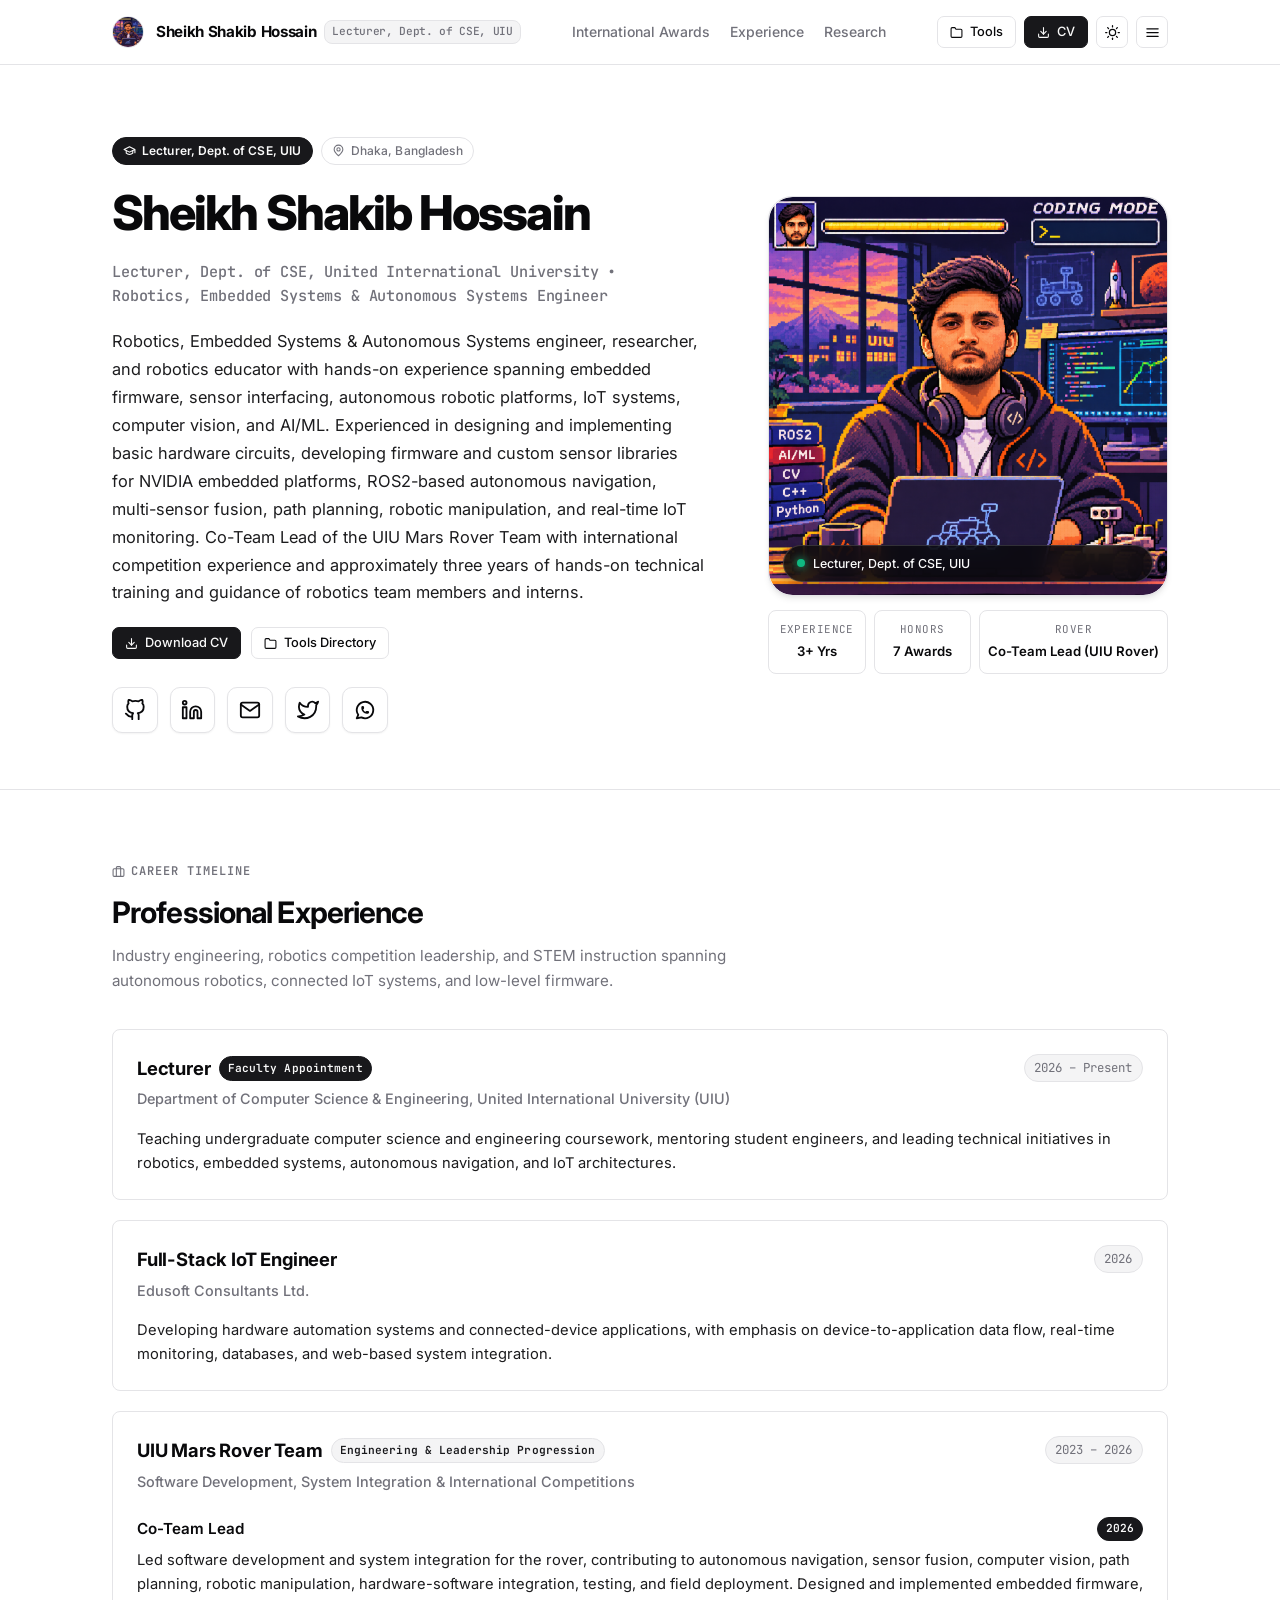
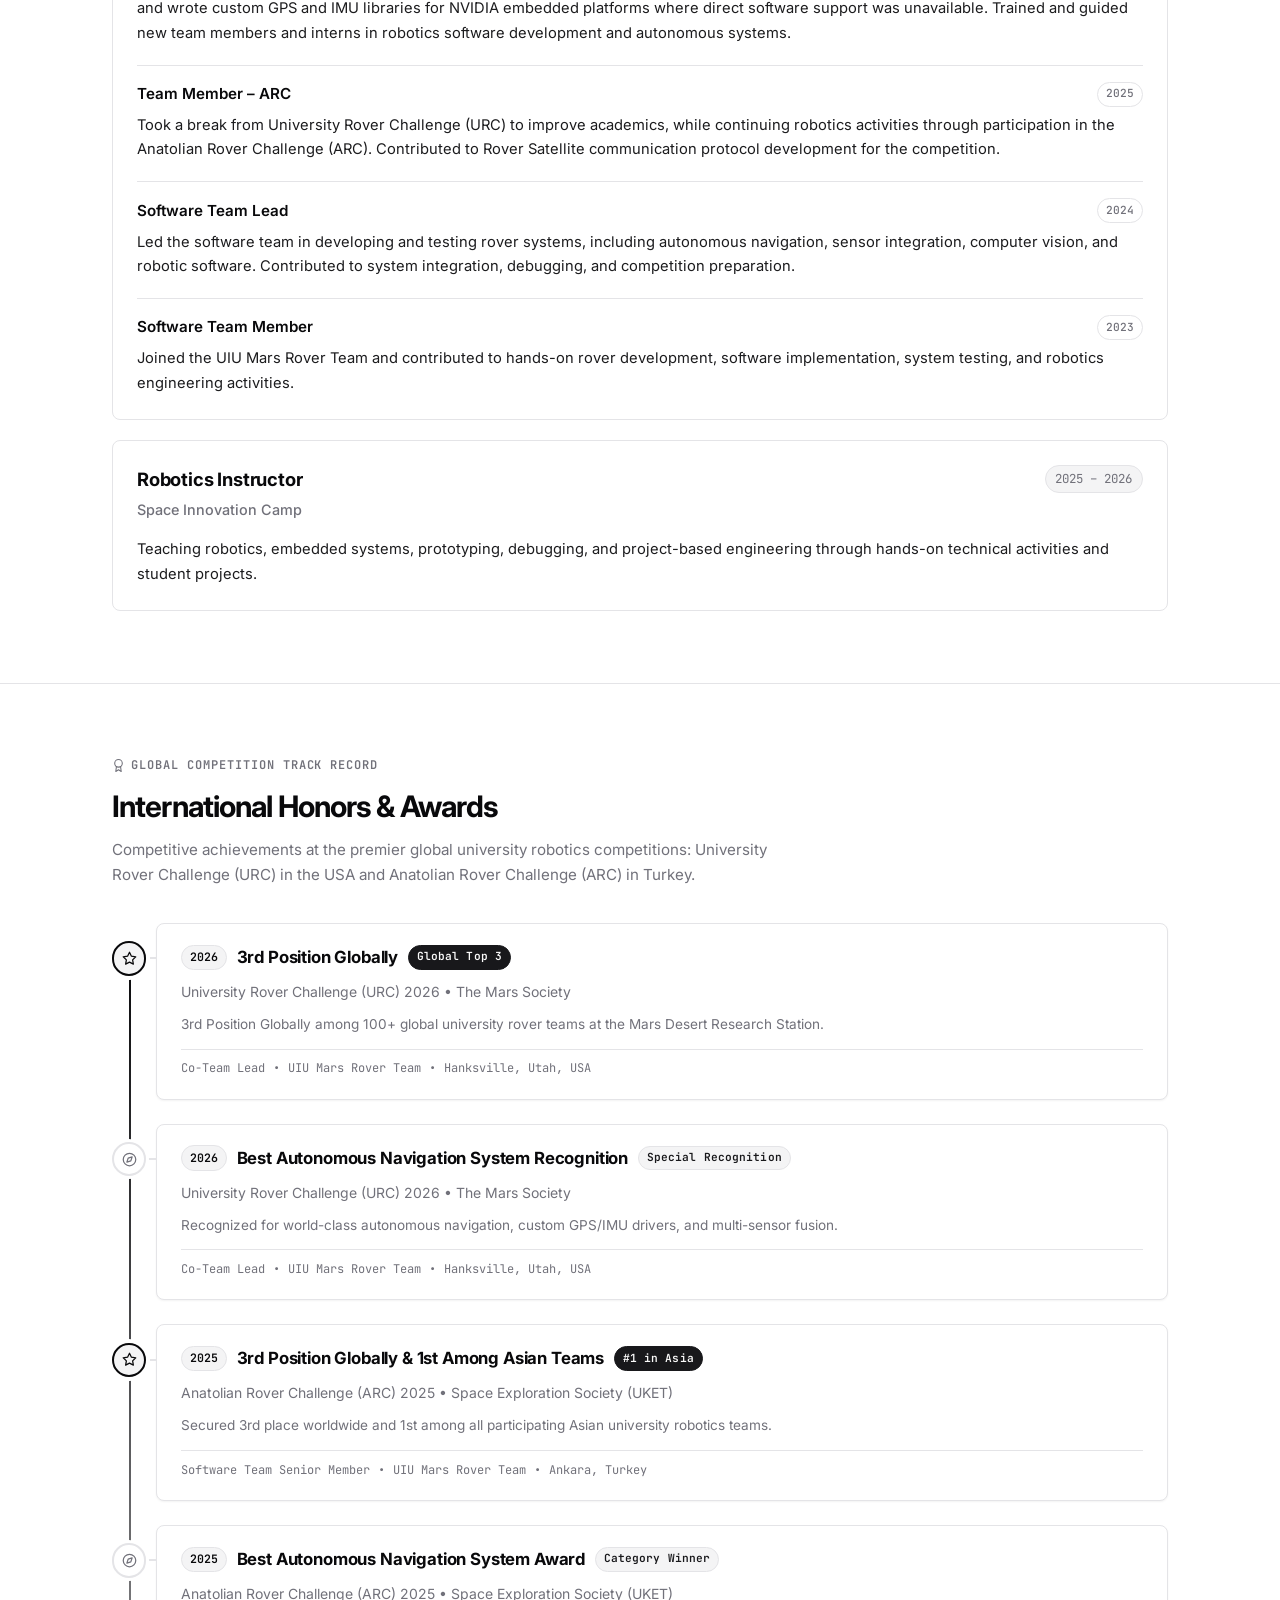
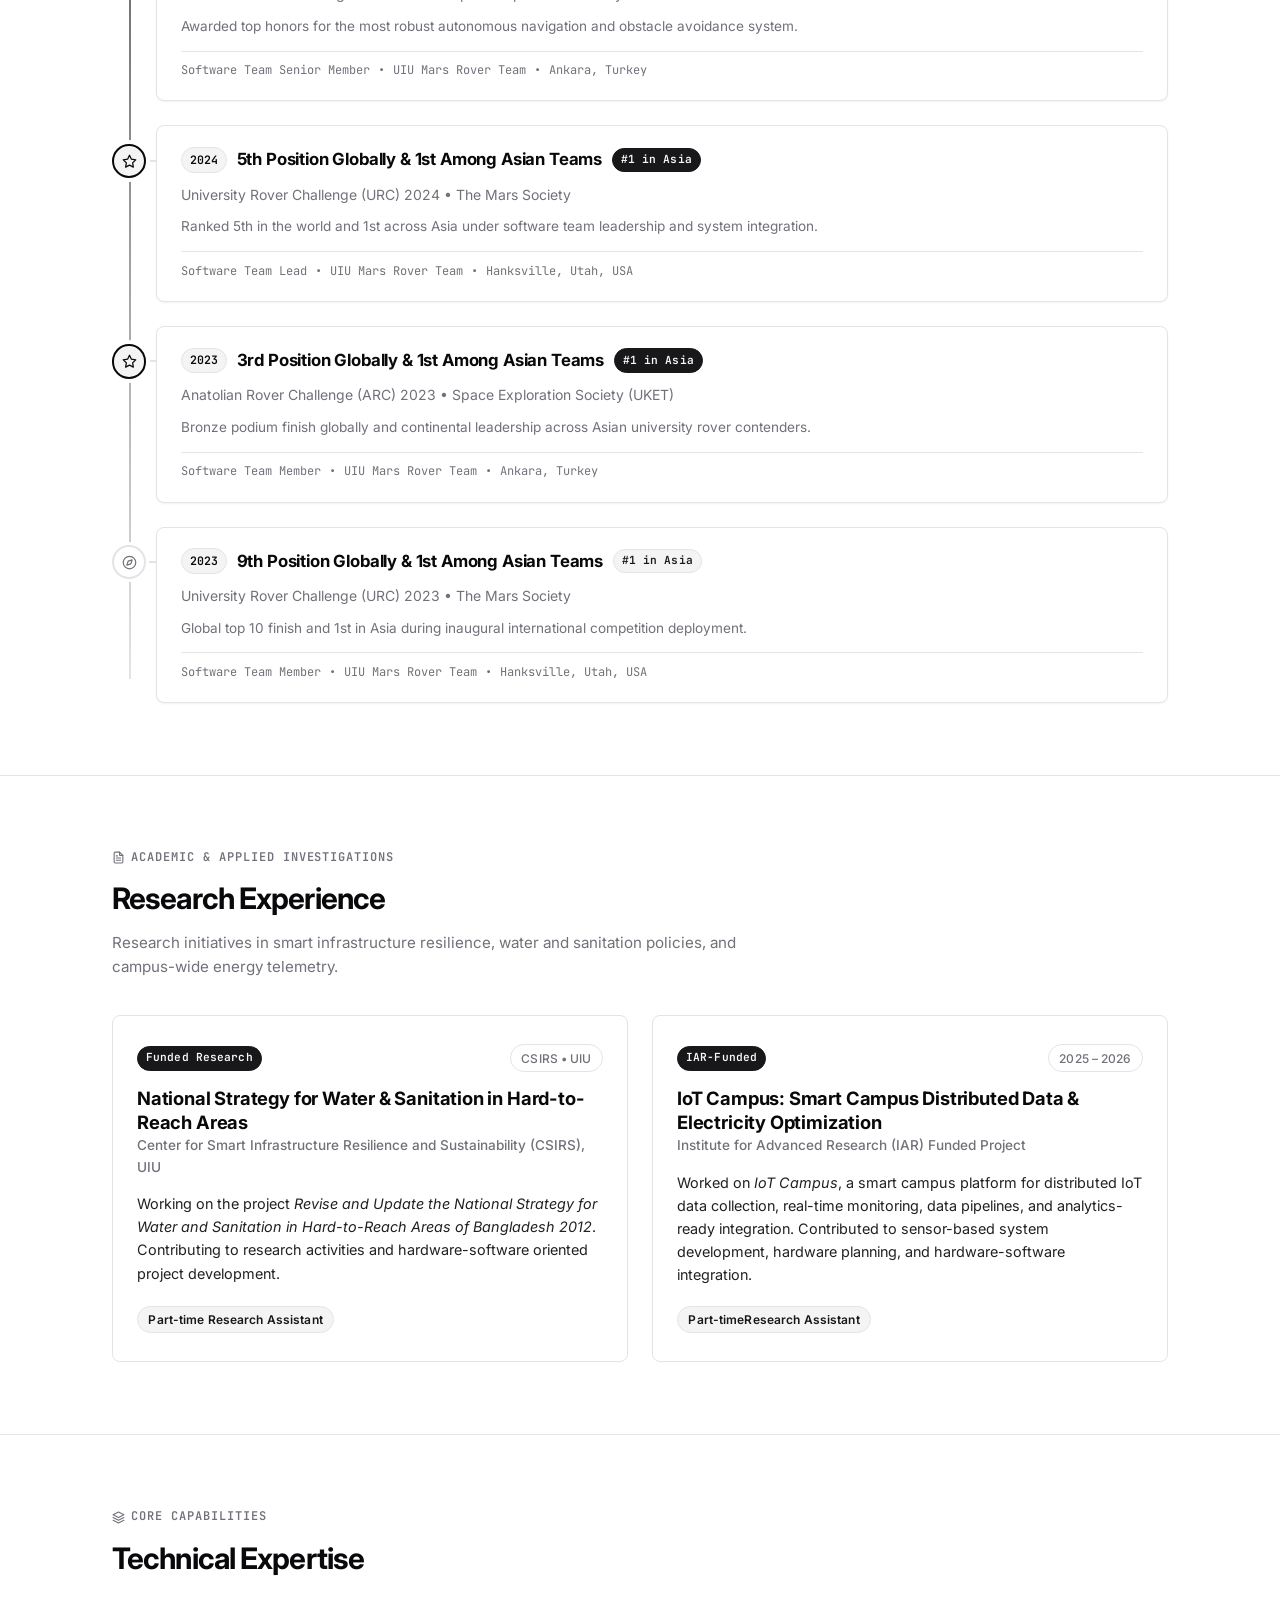
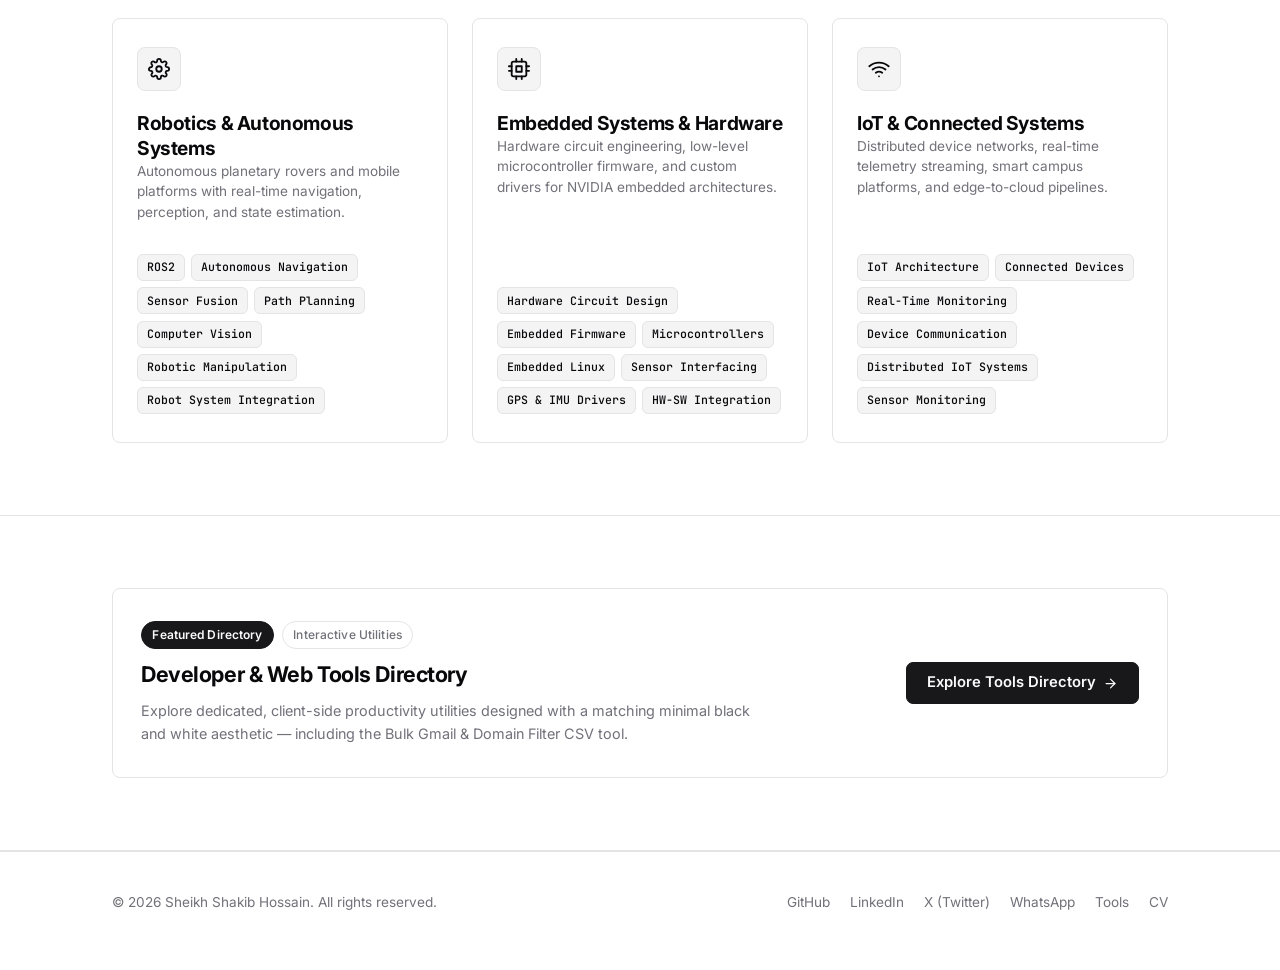
==== commit 5ca9da81: "new look" ====
--- a/index.html
+++ b/index.html
@@ -1,267 +1,2060 @@
-<!DOCTYPE HTML>
-<html>
+<!DOCTYPE html>
+<html lang="en">
 <head>
-<meta charset="utf-8">
-<meta http-equiv="X-UA-Compatible" content="IE=edge">
-<title>Who is Sheikh Shakib Hossain?</title>
-<meta name="viewport" content="width=device-width, initial-scale=1">
-<meta name="description" content="Profile of a skilled software engineer and CSE student" />
-<meta name="keywords" content="software engineer, CSE, robotics, web development, profile" />
-<meta name="author" content="Sheikh Shakib Hossain" />
-
-<!-- Font and CSS links -->
-<link href="https://fonts.googleapis.com/css?family=Space+Mono" rel="stylesheet">
-<link href="https://fonts.googleapis.com/css?family=Kaushan+Script" rel="stylesheet">
-<link rel="stylesheet" href="css/animate.css">
-<link rel="stylesheet" href="css/icomoon.css">
-<link rel="stylesheet" href="css/bootstrap.css">
-<link rel="stylesheet" href="css/style.css">
-<script src="js/modernizr-2.6.2.min.js"></script>
+  <meta charset="UTF-8">
+  <meta name="viewport" content="width=device-width, initial-scale=1.0">
+  <title>Sheikh Shakib Hossain | Lecturer, Dept. of CSE, UIU &amp; Robotics Engineer</title>
+  <meta name="description" content="Portfolio of Sheikh Shakib Hossain — Lecturer, Department of CSE, United International University (UIU). Robotics, Embedded Systems &amp; Autonomous Systems engineer and researcher. Co-Team Lead of UIU Mars Rover Team.">
+  <meta name="author" content="Sheikh Shakib Hossain">
+  <meta name="keywords" content="Sheikh Shakib Hossain, Lecturer CSE UIU, Robotics Engineer, Embedded Systems, Autonomous Systems, ROS2, Mars Rover, UIU, Computer Vision, IoT, Sensor Fusion">
+
+  <!-- OpenGraph / Social Media -->
+  <meta property="og:type" content="website">
+  <meta property="og:url" content="https://sheikhshakibhossain.github.io/">
+  <meta property="og:title" content="Sheikh Shakib Hossain | Lecturer, Dept. of CSE, UIU">
+  <meta property="og:description" content="Lecturer, Department of CSE at United International University (UIU). Robotics, Embedded Systems &amp; Autonomous Systems engineer, researcher, and educator.">
+  <meta property="og:image" content="images/me.jpg">
+
+  <!-- Fonts: Inter & JetBrains Mono -->
+  <link rel="preconnect" href="https://fonts.googleapis.com">
+  <link rel="preconnect" href="https://fonts.gstatic.com" crossorigin>
+  <link href="https://fonts.googleapis.com/css2?family=Inter:wght@400;500;600;700;800&family=JetBrains+Mono:wght@400;500;600&display=swap" rel="stylesheet">
+
+  <script>
+    // Early theme script to prevent FOUC (Flash of Unstyled Content)
+    (function () {
+      const savedTheme = localStorage.getItem('theme-mode');
+      const prefersDark = window.matchMedia('(prefers-color-scheme: dark)').matches;
+      if (savedTheme === 'dark' || (!savedTheme && prefersDark)) {
+        document.documentElement.classList.add('dark');
+      } else {
+        document.documentElement.classList.remove('dark');
+      }
+    })();
+  </script>
+
+  <style>
+    /* shadcn/ui Inspired Black & White Monochrome Design System */
+    :root {
+      --font-sans: "Inter", -apple-system, BlinkMacSystemFont, "Segoe UI", Roboto, "Helvetica Neue", Arial, sans-serif;
+      --font-mono: "JetBrains Mono", ui-monospace, SFMono-Regular, Menlo, Monaco, Consolas, monospace;
+
+      /* Light Mode */
+      --background: #ffffff;
+      --foreground: #09090b;
+      --card: #ffffff;
+      --card-foreground: #09090b;
+      --popover: #ffffff;
+      --popover-foreground: #09090b;
+      --primary: #18181b;
+      --primary-foreground: #fafafa;
+      --secondary: #f4f4f5;
+      --secondary-foreground: #18181b;
+      --muted: #f4f4f5;
+      --muted-foreground: #71717a;
+      --accent: #f4f4f5;
+      --accent-foreground: #18181b;
+      --border: #e4e4e7;
+      --input: #e4e4e7;
+      --input-focus: #09090b;
+      --ring: #18181b;
+      --radius: 0.5rem;
+      --badge-accent-bg: #f4f4f5;
+      --badge-accent-border: #e4e4e7;
+      --shadow-sm: 0 1px 2px 0 rgba(0, 0, 0, 0.05);
+      --shadow: 0 1px 3px 0 rgba(0, 0, 0, 0.1), 0 1px 2px -1px rgba(0, 0, 0, 0.1);
+      --shadow-md: 0 4px 6px -1px rgba(0, 0, 0, 0.08), 0 2px 4px -2px rgba(0, 0, 0, 0.06);
+      --nav-bg: rgba(255, 255, 255, 0.85);
+      --tag-bg: #f4f4f5;
+      --tag-border: #e4e4e7;
+    }
+
+    .dark {
+      /* Dark Mode */
+      --background: #09090b;
+      --foreground: #fafafa;
+      --card: #09090b;
+      --card-foreground: #fafafa;
+      --popover: #09090b;
+      --popover-foreground: #fafafa;
+      --primary: #fafafa;
+      --primary-foreground: #18181b;
+      --secondary: #27272a;
+      --secondary-foreground: #fafafa;
+      --muted: #27272a;
+      --muted-foreground: #a1a1aa;
+      --accent: #27272a;
+      --accent-foreground: #fafafa;
+      --border: #27272a;
+      --input: #27272a;
+      --input-focus: #fafafa;
+      --ring: #d4d4d8;
+      --badge-accent-bg: #1c1c1f;
+      --badge-accent-border: #2e2e33;
+      --shadow-sm: 0 1px 2px 0 rgba(0, 0, 0, 0.5);
+      --shadow: 0 1px 3px 0 rgba(0, 0, 0, 0.5);
+      --shadow-md: 0 4px 6px -1px rgba(0, 0, 0, 0.5);
+      --nav-bg: rgba(9, 9, 11, 0.85);
+      --tag-bg: #18181b;
+      --tag-border: #27272a;
+    }
+
+    *, *::before, *::after {
+      box-sizing: border-box;
+      margin: 0;
+      padding: 0;
+    }
+
+    html {
+      scroll-behavior: smooth;
+    }
+
+    body {
+      font-family: var(--font-sans);
+      background-color: var(--background);
+      color: var(--foreground);
+      line-height: 1.6;
+      min-height: 100vh;
+      -webkit-font-smoothing: antialiased;
+      -moz-osx-font-smoothing: grayscale;
+      transition: background-color 0.2s ease, color 0.2s ease;
+    }
+
+    /* Custom Scrollbar */
+    ::-webkit-scrollbar {
+      width: 8px;
+      height: 8px;
+    }
+    ::-webkit-scrollbar-track {
+      background: var(--background);
+    }
+    ::-webkit-scrollbar-thumb {
+      background: var(--border);
+      border-radius: 4px;
+    }
+    ::-webkit-scrollbar-thumb:hover {
+      background: var(--muted-foreground);
+    }
+
+    a {
+      color: inherit;
+      text-decoration: none;
+    }
+
+    /* Layout Container */
+    .container {
+      max-width: 1120px;
+      margin: 0 auto;
+      padding: 0 1.25rem;
+    }
+
+    @media (min-width: 768px) {
+      .container {
+        padding: 0 2rem;
+      }
+    }
+
+    /* Sticky Navbar */
+    .site-nav {
+      position: sticky;
+      top: 0;
+      z-index: 50;
+      background: var(--nav-bg);
+      backdrop-filter: blur(12px);
+      -webkit-backdrop-filter: blur(12px);
+      border-bottom: 1px solid var(--border);
+      transition: border-color 0.2s ease, background-color 0.2s ease;
+    }
+
+    .nav-inner {
+      display: flex;
+      align-items: center;
+      justify-content: space-between;
+      height: 4rem;
+    }
+
+    .brand {
+      display: flex;
+      align-items: center;
+      gap: 0.75rem;
+      font-weight: 700;
+      letter-spacing: -0.02em;
+    }
+
+    .brand-avatar {
+      width: 2rem;
+      height: 2rem;
+      border-radius: 9999px;
+      object-fit: cover;
+      border: 1px solid var(--border);
+    }
+
+    .brand-name {
+      font-size: 0.95rem;
+      display: flex;
+      align-items: center;
+      gap: 0.5rem;
+    }
+
+    .brand-title-badge {
+      font-family: var(--font-mono);
+      font-size: 0.7rem;
+      font-weight: 500;
+      color: var(--muted-foreground);
+      padding: 0.1rem 0.45rem;
+      border-radius: var(--radius);
+      background: var(--secondary);
+      border: 1px solid var(--border);
+      display: none;
+    }
+
+    @media (min-width: 640px) {
+      .brand-title-badge {
+        display: inline-block;
+      }
+    }
+
+    .nav-links {
+      display: none;
+      align-items: center;
+      gap: 1.25rem;
+      font-size: 0.875rem;
+      font-weight: 500;
+      color: var(--muted-foreground);
+    }
+
+    @media (min-width: 860px) {
+      .nav-links {
+        display: flex;
+      }
+    }
+
+    .nav-link {
+      transition: color 0.15s ease;
+    }
+
+    .nav-link:hover {
+      color: var(--foreground);
+    }
+
+    .nav-actions {
+      display: flex;
+      align-items: center;
+      gap: 0.5rem;
+    }
+
+    /* Mobile Nav Toggle */
+    .mobile-menu-btn {
+      display: inline-flex;
+      align-items: center;
+      justify-content: center;
+    }
+
+    @media (min-width: 860px) {
+      .mobile-menu-btn {
+        display: none;
+      }
+    }
+
+    .mobile-nav-panel {
+      display: none;
+      flex-direction: column;
+      gap: 0.75rem;
+      padding: 1.25rem 1.25rem 1.5rem;
+      border-bottom: 1px solid var(--border);
+      background: var(--background);
+    }
+
+    .mobile-nav-panel.open {
+      display: flex;
+    }
+
+    .mobile-nav-panel .nav-link {
+      font-size: 0.95rem;
+      padding: 0.4rem 0;
+      color: var(--foreground);
+      font-weight: 500;
+    }
+
+    /* UI Badges */
+    .badge {
+      display: inline-flex;
+      align-items: center;
+      gap: 0.35rem;
+      font-size: 0.75rem;
+      font-weight: 600;
+      padding: 0.2rem 0.65rem;
+      border-radius: 9999px;
+      background-color: var(--secondary);
+      color: var(--secondary-foreground);
+      border: 1px solid var(--border);
+      letter-spacing: 0.01em;
+      white-space: nowrap;
+    }
+
+    .badge-outline {
+      background: transparent;
+      color: var(--muted-foreground);
+      font-weight: 500;
+    }
+
+    .badge-accent {
+      background: var(--primary);
+      color: var(--primary-foreground);
+      border-color: var(--primary);
+    }
+
+    .badge-pill {
+      font-family: var(--font-mono);
+      font-size: 0.7rem;
+      padding: 0.15rem 0.5rem;
+    }
+
+    /* Buttons */
+    .btn {
+      display: inline-flex;
+      align-items: center;
+      justify-content: center;
+      gap: 0.45rem;
+      font-family: var(--font-sans);
+      font-size: 0.85rem;
+      font-weight: 500;
+      height: 2.25rem;
+      padding: 0 0.95rem;
+      border-radius: calc(var(--radius) - 1px);
+      cursor: pointer;
+      border: 1px solid transparent;
+      transition: all 0.15s ease-in-out;
+      outline: none;
+      text-decoration: none;
+      white-space: nowrap;
+    }
+
+    .btn:focus-visible {
+      box-shadow: 0 0 0 2px var(--background), 0 0 0 4px var(--ring);
+    }
+
+    .btn-sm {
+      height: 2rem;
+      padding: 0 0.75rem;
+      font-size: 0.8rem;
+    }
+
+    .btn-lg {
+      height: 2.6rem;
+      padding: 0 1.25rem;
+      font-size: 0.925rem;
+      font-weight: 600;
+    }
+
+    .btn-primary {
+      background-color: var(--primary);
+      color: var(--primary-foreground);
+      border-color: var(--primary);
+    }
+
+    .btn-primary:hover {
+      opacity: 0.9;
+    }
+
+    .btn-outline {
+      background-color: transparent;
+      color: var(--foreground);
+      border-color: var(--border);
+    }
+
+    .btn-outline:hover {
+      background-color: var(--accent);
+      border-color: var(--foreground);
+    }
+
+    .btn-secondary {
+      background-color: var(--secondary);
+      color: var(--secondary-foreground);
+      border-color: var(--border);
+    }
+
+    .btn-secondary:hover {
+      background-color: var(--border);
+    }
+
+    .btn-icon-only {
+      width: 2.25rem;
+      padding: 0;
+    }
+
+    .btn-icon-only.btn-sm {
+      width: 2rem;
+      height: 2rem;
+    }
+
+    /* Icons */
+    .icon {
+      width: 15px;
+      height: 15px;
+      stroke-width: 2;
+      stroke: currentColor;
+      fill: none;
+      stroke-linecap: round;
+      stroke-linejoin: round;
+      display: inline-block;
+      vertical-align: middle;
+      flex-shrink: 0;
+    }
+
+    .icon-sm {
+      width: 13px;
+      height: 13px;
+    }
+
+    .icon-md {
+      width: 18px;
+      height: 18px;
+    }
+
+    .icon-lg {
+      width: 22px;
+      height: 22px;
+    }
+
+    /* Hero Section */
+    .hero-section {
+      padding: 3.5rem 0 3rem;
+      border-bottom: 1px solid var(--border);
+    }
+
+    @media (min-width: 768px) {
+      .hero-section {
+        padding: 4.5rem 0 3.5rem;
+      }
+    }
+
+    .hero-layout {
+      display: grid;
+      grid-template-columns: 1fr;
+      gap: 2.5rem;
+      align-items: center;
+    }
+
+    @media (min-width: 900px) {
+      .hero-layout {
+        grid-template-columns: 1.15fr 380px;
+        gap: 3.5rem;
+      }
+    }
+
+    @media (min-width: 1100px) {
+      .hero-layout {
+        grid-template-columns: 1.2fr 400px;
+        gap: 4rem;
+      }
+    }
+
+    .hero-content {
+      display: flex;
+      flex-direction: column;
+      gap: 1.25rem;
+    }
+
+    .hero-badge-row {
+      display: flex;
+      flex-wrap: wrap;
+      align-items: center;
+      gap: 0.5rem;
+    }
+
+    .hero-name {
+      font-size: 2.35rem;
+      font-weight: 800;
+      letter-spacing: -0.04em;
+      line-height: 1.15;
+      color: var(--foreground);
+    }
+
+    @media (min-width: 640px) {
+      .hero-name {
+        font-size: 3rem;
+      }
+    }
+
+    .hero-role {
+      font-family: var(--font-mono);
+      font-size: 0.95rem;
+      color: var(--muted-foreground);
+      font-weight: 500;
+      letter-spacing: -0.01em;
+    }
+
+    .hero-bio {
+      font-size: 1.025rem;
+      line-height: 1.7;
+      color: var(--foreground);
+      opacity: 0.92;
+    }
+
+    .hero-actions {
+      display: flex;
+      flex-wrap: wrap;
+      align-items: center;
+      gap: 0.75rem;
+      padding-top: 0.5rem;
+    }
+
+    .hero-socials {
+      display: flex;
+      align-items: center;
+      gap: 0.5rem;
+      padding-top: 0.25rem;
+    }
+
+    /* Profile Showcase Column (Large View with Rounded Corners) */
+    .profile-showcase {
+      display: flex;
+      flex-direction: column;
+      gap: 0.85rem;
+      width: 100%;
+      max-width: 400px;
+      margin: 0 auto;
+    }
+
+    .profile-image-frame {
+      position: relative;
+      width: 100%;
+      aspect-ratio: 1 / 1;
+      border-radius: 1.5rem;
+      overflow: hidden;
+      border: 1px solid var(--border);
+      box-shadow: var(--shadow-md);
+      background: var(--card);
+    }
+
+    .profile-large-img {
+      width: 100%;
+      height: 100%;
+      object-fit: cover;
+      object-position: center;
+      display: block;
+      border-radius: 1.5rem;
+      transition: transform 0.3s cubic-bezier(0.16, 1, 0.3, 1), filter 0.3s ease;
+    }
+
+    .profile-image-frame:hover .profile-large-img {
+      transform: scale(1.03);
+    }
+
+    /* Floating Status Pill over image */
+    .profile-floating-badge {
+      position: absolute;
+      bottom: 0.85rem;
+      left: 0.85rem;
+      right: 0.85rem;
+      display: flex;
+      align-items: center;
+      gap: 0.5rem;
+      padding: 0.45rem 0.85rem;
+      border-radius: 9999px;
+      background: rgba(9, 9, 11, 0.82);
+      backdrop-filter: blur(10px);
+      -webkit-backdrop-filter: blur(10px);
+      border: 1px solid rgba(255, 255, 255, 0.15);
+      color: #fafafa;
+      font-size: 0.775rem;
+      font-weight: 500;
+      box-shadow: 0 4px 12px rgba(0, 0, 0, 0.25);
+    }
+
+    .dark .profile-floating-badge {
+      background: rgba(18, 18, 20, 0.85);
+      border: 1px solid rgba(255, 255, 255, 0.1);
+    }
+
+    .status-indicator-dot {
+      width: 8px;
+      height: 8px;
+      border-radius: 9999px;
+      background: #10b981;
+      box-shadow: 0 0 8px #10b981;
+      flex-shrink: 0;
+    }
+
+    /* Minimal Quick Info Chips below image */
+    .profile-quick-stats {
+      display: grid;
+      grid-template-columns: repeat(3, 1fr);
+      gap: 0.5rem;
+    }
+
+    .stat-pill {
+      background: var(--card);
+      border: 1px solid var(--border);
+      border-radius: var(--radius);
+      padding: 0.65rem 0.5rem;
+      display: flex;
+      flex-direction: column;
+      align-items: center;
+      text-align: center;
+      gap: 0.15rem;
+      transition: border-color 0.15s ease, transform 0.15s ease;
+    }
+
+    .stat-pill:hover {
+      border-color: var(--foreground);
+      transform: translateY(-1px);
+    }
+
+    .stat-pill-label {
+      font-size: 0.68rem;
+      font-family: var(--font-mono);
+      text-transform: uppercase;
+      letter-spacing: 0.04em;
+      color: var(--muted-foreground);
+    }
+
+    .stat-pill-value {
+      font-size: 0.825rem;
+      font-weight: 600;
+      color: var(--foreground);
+      white-space: nowrap;
+    }
+
+    /* Section Headers */
+    .section-wrap {
+      padding: 3.5rem 0;
+      border-bottom: 1px solid var(--border);
+    }
+
+    @media (min-width: 768px) {
+      .section-wrap {
+        padding: 4.5rem 0;
+      }
+    }
+
+    .section-header {
+      display: flex;
+      flex-direction: column;
+      gap: 0.5rem;
+      margin-bottom: 2.25rem;
+    }
+
+    .section-eyebrow {
+      display: flex;
+      align-items: center;
+      gap: 0.4rem;
+      font-family: var(--font-mono);
+      font-size: 0.75rem;
+      font-weight: 600;
+      text-transform: uppercase;
+      letter-spacing: 0.08em;
+      color: var(--muted-foreground);
+    }
+
+    .section-title {
+      font-size: 1.85rem;
+      font-weight: 700;
+      letter-spacing: -0.03em;
+      color: var(--foreground);
+    }
+
+    .section-desc {
+      font-size: 0.95rem;
+      color: var(--muted-foreground);
+      max-width: 680px;
+    }
+
+    /* Technical Expertise 3-Column Grid */
+    .expertise-grid {
+      display: grid;
+      grid-template-columns: 1fr;
+      gap: 1.5rem;
+    }
+
+    @media (min-width: 768px) {
+      .expertise-grid {
+        grid-template-columns: repeat(3, 1fr);
+      }
+    }
+
+    .expertise-card {
+      background: var(--card);
+      border: 1px solid var(--border);
+      border-radius: var(--radius);
+      padding: 1.75rem 1.5rem;
+      display: flex;
+      flex-direction: column;
+      gap: 1.25rem;
+      transition: all 0.2s ease-in-out;
+      position: relative;
+    }
+
+    .expertise-card:hover {
+      border-color: var(--foreground);
+      box-shadow: var(--shadow);
+      transform: translateY(-2px);
+    }
+
+    .expertise-icon-box {
+      width: 2.75rem;
+      height: 2.75rem;
+      display: flex;
+      align-items: center;
+      justify-content: center;
+      background: var(--secondary);
+      border: 1px solid var(--border);
+      border-radius: var(--radius);
+      color: var(--foreground);
+    }
+
+    .expertise-title {
+      font-size: 1.2rem;
+      font-weight: 700;
+      letter-spacing: -0.02em;
+      color: var(--foreground);
+      line-height: 1.3;
+    }
+
+    .expertise-desc {
+      font-size: 0.85rem;
+      color: var(--muted-foreground);
+      line-height: 1.5;
+    }
+
+    .expertise-tags {
+      display: flex;
+      flex-wrap: wrap;
+      gap: 0.4rem;
+      margin-top: auto;
+      padding-top: 0.75rem;
+    }
+
+    .expertise-chip {
+      font-family: var(--font-mono);
+      font-size: 0.725rem;
+      padding: 0.2rem 0.55rem;
+      background: var(--tag-bg);
+      border: 1px solid var(--tag-border);
+      border-radius: calc(var(--radius) - 2px);
+      color: var(--foreground);
+      font-weight: 500;
+      transition: border-color 0.15s ease;
+    }
+
+    .expertise-chip:hover {
+      border-color: var(--foreground);
+    }
+
+    /* International Awards Timeline Chain */
+    .timeline-chain {
+      position: relative;
+      padding-left: 2.75rem;
+      margin-top: 1.5rem;
+    }
+
+    .timeline-chain::before {
+      content: '';
+      position: absolute;
+      left: 1.05rem;
+      top: 1.25rem;
+      bottom: 1.5rem;
+      width: 2px;
+      background: linear-gradient(to bottom, var(--foreground) 0%, var(--border) 100%);
+    }
+
+    .chain-node {
+      position: relative;
+      margin-bottom: 1.5rem;
+    }
+
+    .chain-node:last-child {
+      margin-bottom: 0;
+    }
+
+    .chain-marker {
+      position: absolute;
+      left: -2.75rem;
+      top: 1.15rem;
+      width: 2.15rem;
+      height: 2.15rem;
+      border-radius: 9999px;
+      background: var(--card);
+      border: 2px solid var(--border);
+      display: flex;
+      align-items: center;
+      justify-content: center;
+      color: var(--muted-foreground);
+      z-index: 2;
+      transition: all 0.2s ease;
+      box-shadow: 0 0 0 3px var(--background);
+    }
+
+    .chain-node.is-major .chain-marker {
+      border-color: var(--foreground);
+      background: var(--secondary);
+      color: var(--foreground);
+      box-shadow: 0 0 0 4px var(--background), var(--shadow-sm);
+    }
+
+    .chain-node:hover .chain-marker {
+      border-color: var(--foreground);
+      color: var(--foreground);
+      transform: scale(1.1);
+    }
+
+    .chain-connector {
+      position: absolute;
+      left: -0.6rem;
+      top: 2.15rem;
+      width: 0.6rem;
+      height: 2px;
+      background: var(--border);
+      transition: background 0.2s ease;
+    }
+
+    .chain-node:hover .chain-connector {
+      background: var(--foreground);
+    }
+
+    .chain-card {
+      background: var(--card);
+      border: 1px solid var(--border);
+      border-radius: var(--radius);
+      padding: 1.25rem 1.5rem;
+      display: flex;
+      flex-direction: column;
+      gap: 0.65rem;
+      transition: all 0.2s ease;
+      box-shadow: var(--shadow-sm);
+    }
+
+    .chain-card:hover {
+      border-color: var(--foreground);
+      box-shadow: var(--shadow);
+      transform: translateY(-2px);
+    }
+
+    .chain-top {
+      display: flex;
+      flex-direction: column;
+      gap: 0.35rem;
+    }
+
+    @media (min-width: 640px) {
+      .chain-top {
+        flex-direction: row;
+        align-items: center;
+        justify-content: space-between;
+      }
+    }
+
+    .chain-title-row {
+      display: flex;
+      align-items: center;
+      gap: 0.6rem;
+      flex-wrap: wrap;
+    }
+
+    .chain-year {
+      font-family: var(--font-mono);
+      font-size: 0.725rem;
+      font-weight: 600;
+      padding: 0.15rem 0.5rem;
+      border-radius: 9999px;
+      background: var(--secondary);
+      border: 1px solid var(--border);
+      color: var(--foreground);
+    }
+
+    .chain-rank {
+      font-size: 1.05rem;
+      font-weight: 700;
+      letter-spacing: -0.01em;
+      color: var(--foreground);
+    }
+
+    .chain-competition {
+      font-size: 0.875rem;
+      color: var(--muted-foreground);
+    }
+
+    .chain-desc {
+      font-size: 0.85rem;
+      color: var(--muted-foreground);
+      line-height: 1.5;
+    }
+
+    .chain-meta {
+      display: flex;
+      align-items: center;
+      gap: 0.5rem;
+      flex-wrap: wrap;
+      font-family: var(--font-mono);
+      font-size: 0.75rem;
+      color: var(--muted-foreground);
+      border-top: 1px solid var(--border);
+      padding-top: 0.6rem;
+      margin-top: 0.25rem;
+    }
+
+    /* Hero Social Buttons (Prominent / Bigger size) */
+    .social-row {
+      display: flex;
+      align-items: center;
+      gap: 0.75rem;
+      flex-wrap: wrap;
+      padding-top: 0.5rem;
+    }
+
+    .social-btn-lg {
+      width: 2.85rem;
+      height: 2.85rem;
+      border-radius: calc(var(--radius) + 2px);
+      background: var(--card);
+      border: 1px solid var(--border);
+      display: inline-flex;
+      align-items: center;
+      justify-content: center;
+      color: var(--foreground);
+      transition: all 0.2s cubic-bezier(0.16, 1, 0.3, 1);
+      box-shadow: var(--shadow-sm);
+      text-decoration: none;
+    }
+
+    .social-btn-lg svg {
+      width: 22px;
+      height: 22px;
+    }
+
+    .social-btn-lg:hover {
+      border-color: var(--foreground);
+      background-color: var(--accent);
+      transform: translateY(-2px);
+      box-shadow: var(--shadow);
+    }
+
+    .social-btn-lg:focus-visible {
+      box-shadow: 0 0 0 2px var(--background), 0 0 0 4px var(--ring);
+    }
+
+    .hero-actions-compact {
+      display: flex;
+      align-items: center;
+      gap: 0.6rem;
+      flex-wrap: wrap;
+    }
+
+    /* Experience & Timeline */
+    .experience-container {
+      display: flex;
+      flex-direction: column;
+      gap: 1.5rem;
+    }
+
+    /* Progression Milestones inside Mars Rover Card */
+    .progression-list {
+      display: flex;
+      flex-direction: column;
+      gap: 1.25rem;
+      margin-top: 0.5rem;
+    }
+
+    .progression-item {
+      display: flex;
+      flex-direction: column;
+      gap: 0.4rem;
+      padding-top: 1rem;
+      border-top: 1px solid var(--border);
+    }
+
+    .progression-item:first-child {
+      padding-top: 0;
+      border-top: none;
+    }
+
+    .progression-header {
+      display: flex;
+      align-items: center;
+      justify-content: space-between;
+      gap: 0.5rem;
+      flex-wrap: wrap;
+    }
+
+    .progression-role {
+      font-size: 0.95rem;
+      font-weight: 600;
+      color: var(--foreground);
+    }
+
+    /* Detailed Timeline Cards */
+    .timeline-list {
+      display: flex;
+      flex-direction: column;
+      gap: 1.25rem;
+      position: relative;
+    }
+
+    .timeline-card {
+      background: var(--card);
+      border: 1px solid var(--border);
+      border-radius: var(--radius);
+      padding: 1.5rem;
+      display: flex;
+      flex-direction: column;
+      gap: 1rem;
+      transition: border-color 0.15s ease, box-shadow 0.15s ease;
+    }
+
+    .timeline-card:hover {
+      border-color: var(--foreground);
+      box-shadow: var(--shadow-sm);
+    }
+
+    .timeline-top {
+      display: flex;
+      flex-direction: column;
+      gap: 0.5rem;
+    }
+
+    @media (min-width: 640px) {
+      .timeline-top {
+        flex-direction: row;
+        align-items: flex-start;
+        justify-content: space-between;
+      }
+    }
+
+    .timeline-title-block {
+      display: flex;
+      flex-direction: column;
+      gap: 0.25rem;
+    }
+
+    .timeline-role {
+      font-size: 1.15rem;
+      font-weight: 700;
+      letter-spacing: -0.01em;
+      color: var(--foreground);
+    }
+
+    .timeline-org {
+      font-size: 0.9rem;
+      font-weight: 500;
+      color: var(--muted-foreground);
+    }
+
+    .timeline-period {
+      font-family: var(--font-mono);
+      font-size: 0.775rem;
+      color: var(--muted-foreground);
+      background: var(--secondary);
+      border: 1px solid var(--border);
+      padding: 0.2rem 0.6rem;
+      border-radius: 9999px;
+      align-self: flex-start;
+      white-space: nowrap;
+    }
+
+    .timeline-body {
+      font-size: 0.92rem;
+      line-height: 1.65;
+      color: var(--foreground);
+      opacity: 0.92;
+    }
+
+    /* Research Section */
+    .research-grid {
+      display: grid;
+      grid-template-columns: 1fr;
+      gap: 1.5rem;
+    }
+
+    @media (min-width: 768px) {
+      .research-grid {
+        grid-template-columns: repeat(2, 1fr);
+      }
+    }
+
+    .research-card {
+      background: var(--card);
+      border: 1px solid var(--border);
+      border-radius: var(--radius);
+      padding: 1.75rem 1.5rem;
+      display: flex;
+      flex-direction: column;
+      justify-content: space-between;
+      gap: 1.25rem;
+      transition: all 0.2s ease;
+    }
+
+    .research-card:hover {
+      border-color: var(--foreground);
+      box-shadow: var(--shadow);
+      transform: translateY(-2px);
+    }
+
+    .research-card-top {
+      display: flex;
+      flex-direction: column;
+      gap: 0.85rem;
+    }
+
+    .research-badge-row {
+      display: flex;
+      align-items: center;
+      justify-content: space-between;
+      gap: 0.5rem;
+    }
+
+    .research-title {
+      font-size: 1.15rem;
+      font-weight: 700;
+      letter-spacing: -0.01em;
+      line-height: 1.35;
+      color: var(--foreground);
+    }
+
+    .research-org {
+      font-size: 0.85rem;
+      font-weight: 500;
+      color: var(--muted-foreground);
+    }
+
+    .research-body {
+      font-size: 0.9rem;
+      line-height: 1.6;
+      color: var(--foreground);
+      opacity: 0.9;
+    }
+
+    /* Tools Spotlight Callout Card */
+    .tools-spotlight {
+      background: var(--card);
+      border: 1px solid var(--border);
+      border-radius: var(--radius);
+      padding: 2rem 1.75rem;
+      display: flex;
+      flex-direction: column;
+      gap: 1.25rem;
+      position: relative;
+      overflow: hidden;
+      transition: border-color 0.2s ease;
+    }
+
+    .tools-spotlight:hover {
+      border-color: var(--foreground);
+    }
+
+    @media (min-width: 768px) {
+      .tools-spotlight {
+        flex-direction: row;
+        align-items: center;
+        justify-content: space-between;
+      }
+    }
+
+    .tools-spotlight-content {
+      display: flex;
+      flex-direction: column;
+      gap: 0.5rem;
+      max-width: 620px;
+    }
+
+    .tools-spotlight-title {
+      font-size: 1.35rem;
+      font-weight: 700;
+      letter-spacing: -0.02em;
+      color: var(--foreground);
+    }
+
+    .tools-spotlight-desc {
+      font-size: 0.9rem;
+      color: var(--muted-foreground);
+      line-height: 1.6;
+    }
+
+    /* Footer */
+    .site-footer {
+      padding: 2.5rem 0 3.5rem;
+      border-top: 1px solid var(--border);
+      font-size: 0.85rem;
+      color: var(--muted-foreground);
+    }
+
+    .footer-inner {
+      display: flex;
+      flex-direction: column;
+      gap: 1.25rem;
+      align-items: center;
+      text-align: center;
+    }
+
+    @media (min-width: 640px) {
+      .footer-inner {
+        flex-direction: row;
+        justify-content: space-between;
+        text-align: left;
+      }
+    }
+
+    .footer-links {
+      display: flex;
+      align-items: center;
+      gap: 1.25rem;
+    }
+
+    .footer-link {
+      transition: color 0.15s ease;
+    }
+
+    .footer-link:hover {
+      color: var(--foreground);
+    }
+
+    /* Copy Feedback Toast */
+    .toast {
+      position: fixed;
+      bottom: 1.5rem;
+      right: 1.5rem;
+      background: var(--primary);
+      color: var(--primary-foreground);
+      padding: 0.6rem 1rem;
+      border-radius: var(--radius);
+      font-size: 0.8rem;
+      font-family: var(--font-mono);
+      font-weight: 500;
+      box-shadow: var(--shadow-md);
+      opacity: 0;
+      pointer-events: none;
+      transform: translateY(10px);
+      transition: all 0.2s ease;
+      z-index: 100;
+    }
+
+    .toast.show {
+      opacity: 1;
+      transform: translateY(0);
+    }
+  </style>
 </head>
 <body>
-    
-<div class="fh5co-loader"></div>
-    
-<div id="page">    
-<header id="fh5co-header" class="fh5co-cover js-fullheight" role="banner" style="background-image:url(images/cover_bg_3.jpg);" data-stellar-background-ratio="0.5">
-    <div class="overlay"></div>
+
+  <!-- Navigation -->
+  <nav class="site-nav" aria-label="Main Navigation">
     <div class="container">
-        <div class="row">
-            <div class="col-md-8 col-md-offset-2 text-center">
-                <div class="display-t js-fullheight">
-                    <div class="display-tc js-fullheight animate-box" data-animate-effect="fadeIn">
-                        <div class="profile-thumb" style="background: url(images/your_photo.jpg);"></div>
-                        <h1><span>Sheikh Shakib Hossain</span></h1>
-                        <h3><span>Software Engineer / CSE Student</span></h3>
-                        <p>
-                            <ul class="fh5co-social-icons">
-                                <li><a href="https://x.com/SheikhShak1b"><i class="icon-twitter2"></i></a></li>
-                                <li><a href="https://www.facebook.com/SheikhShakibHossa1n"><i class="icon-facebook2"></i></a></li>
-                                <li><a href="https://www.linkedin.com/in/sheikhshakibhossa1n"><i class="icon-linkedin2"></i></a></li>
-                                <li><a href="Shakib_CV.pdf"><i class="icon-dribbble2"></i></a></li>
-                            </ul>
-                        </p>
-                    </div>
+      <div class="nav-inner">
+        <a href="#" class="brand">
+          <img src="images/me.jpg" alt="Sheikh Shakib Hossain" class="brand-avatar">
+          <span class="brand-name">
+            Sheikh Shakib Hossain
+            <span class="brand-title-badge">Lecturer, Dept. of CSE, UIU</span>
+          </span>
+        </a>
+
+        <div class="nav-links">
+          <!-- <a href="#about" class="nav-link">About</a> -->
+          <!-- <a href="#expertise" class="nav-link">Technical Expertise</a> -->
+          <a href="#awards" class="nav-link">International Awards</a>
+          <a href="#experience" class="nav-link">Experience</a>
+          <a href="#research" class="nav-link">Research</a>
+          <!-- <a href="tools/index.html" class="nav-link">Tools</a> -->
+        </div>
+
+        <div class="nav-actions">
+          <a href="tools/index.html" class="btn btn-outline btn-sm" title="View Developer Tools Directory">
+            <svg class="icon icon-sm" viewBox="0 0 24 24"><path d="M22 19a2 2 0 0 1-2 2H4a2 2 0 0 1-2-2V5a2 2 0 0 1 2-2h5l2 3h9a2 2 0 0 1 2 2z"></path></svg>
+            Tools
+          </a>
+
+          <a href="Shakib_CV.pdf" class="btn btn-primary btn-sm" download title="Download CV">
+            <svg class="icon icon-sm" viewBox="0 0 24 24"><path d="M21 15v4a2 2 0 0 1-2 2H5a2 2 0 0 1-2-2v-4"></path><polyline points="7 10 12 15 17 10"></polyline><line x1="12" y1="15" x2="12" y2="3"></line></svg>
+            CV
+          </a>
+
+          <!-- Theme Toggle Button -->
+          <button id="theme-btn" class="btn btn-outline btn-icon-only btn-sm" aria-label="Toggle theme" title="Toggle theme">
+            <!-- Sun icon for dark mode -->
+            <svg id="theme-icon-light" class="icon" viewBox="0 0 24 24"><circle cx="12" cy="12" r="5"></circle><line x1="12" y1="1" x2="12" y2="3"></line><line x1="12" y1="21" x2="12" y2="23"></line><line x1="4.22" y1="4.22" x2="5.64" y2="5.64"></line><line x1="18.36" y1="18.36" x2="19.78" y2="19.78"></line><line x1="1" y1="12" x2="3" y2="12"></line><line x1="21" y1="12" x2="23" y2="12"></line><line x1="4.22" y1="19.78" x2="5.64" y2="18.36"></line><line x1="18.36" y1="5.64" x2="19.78" y2="4.22"></line></svg>
+            <!-- Moon icon for light mode -->
+            <svg id="theme-icon-dark" class="icon" style="display:none;" viewBox="0 0 24 24"><path d="M21 12.79A9 9 0 1 1 11.21 3 7 7 0 0 0 21 12.79z"></path></svg>
+          </button>
+
+          <!-- Mobile Hamburger Toggle -->
+          <button id="mobile-menu-toggle" class="btn btn-outline btn-icon-only btn-sm mobile-menu-btn" aria-label="Toggle Mobile Menu">
+            <svg class="icon" viewBox="0 0 24 24"><line x1="3" y1="12" x2="21" y2="12"></line><line x1="3" y1="6" x2="21" y2="6"></line><line x1="3" y1="18" x2="21" y2="18"></line></svg>
+          </button>
+        </div>
+      </div>
+    </div>
+
+    <!-- Mobile Navigation Panel -->
+    <div id="mobile-nav-panel" class="mobile-nav-panel">
+      <a href="#about" class="nav-link mobile-link">About</a>
+      <a href="#expertise" class="nav-link mobile-link">Technical Expertise</a>
+      <a href="#awards" class="nav-link mobile-link">International Awards</a>
+      <a href="#experience" class="nav-link mobile-link">Experience</a>
+      <a href="#research" class="nav-link mobile-link">Research</a>
+      <a href="tools/index.html" class="nav-link mobile-link">Tools &amp; Utilities</a>
+      <a href="Shakib_CV.pdf" class="nav-link mobile-link" download>Download CV (PDF)</a>
+    </div>
+  </nav>
+
+  <!-- Hero Section -->
+  <header id="about" class="hero-section">
+    <div class="container">
+      <div class="hero-layout">
+        <div class="hero-content">
+          <div class="hero-badge-row">
+            <span class="badge badge-accent">
+              <svg class="icon icon-sm" viewBox="0 0 24 24"><path d="M22 10v6M2 10l10-5 10 5-10 5z"></path><path d="M6 12v5c3 3 9 3 12 0v-5"></path></svg>
+              <span data-metric="current_role">Lecturer, Dept. of CSE, UIU</span>
+            </span>
+            <span class="badge badge-outline">
+              <svg class="icon icon-sm" viewBox="0 0 24 24"><circle cx="12" cy="10" r="3"></circle><path d="M12 21.7C17.3 17 20 13 20 10a8 8 0 1 0-16 0c0 3 2.7 7 8 11.7z"></path></svg>
+              Dhaka, Bangladesh
+            </span>
+          </div>
+
+          <h1 class="hero-name">Sheikh Shakib Hossain</h1>
+          <p class="hero-role">Lecturer, Dept. of CSE, United International University &bull; Robotics, Embedded Systems &amp; Autonomous Systems Engineer</p>
+
+          <p class="hero-bio">
+            Robotics, Embedded Systems &amp; Autonomous Systems engineer, researcher, and robotics educator with hands-on experience spanning embedded firmware, sensor interfacing, autonomous robotic platforms, IoT systems, computer vision, and AI/ML. Experienced in designing and implementing basic hardware circuits, developing firmware and custom sensor libraries for NVIDIA embedded platforms, ROS2-based autonomous navigation, multi-sensor fusion, path planning, robotic manipulation, and real-time IoT monitoring. Co-Team Lead of the UIU Mars Rover Team with international competition experience and approximately three years of hands-on technical training and guidance of robotics team members and interns.
+          </p>
+
+          <div class="hero-actions-compact">
+            <a href="Shakib_CV.pdf" class="btn btn-primary btn-sm" download title="Download CV (PDF)">
+              <svg class="icon icon-sm" viewBox="0 0 24 24"><path d="M21 15v4a2 2 0 0 1-2 2H5a2 2 0 0 1-2-2v-4"></path><polyline points="7 10 12 15 17 10"></polyline><line x1="12" y1="15" x2="12" y2="3"></line></svg>
+              Download CV
+            </a>
+            <a href="tools/index.html" class="btn btn-outline btn-sm" title="Explore Developer Tools Directory">
+              <svg class="icon icon-sm" viewBox="0 0 24 24"><path d="M22 19a2 2 0 0 1-2 2H4a2 2 0 0 1-2-2V5a2 2 0 0 1 2-2h5l2 3h9a2 2 0 0 1 2 2z"></path></svg>
+              Tools Directory
+            </a>
+          </div>
+
+          <!-- Prominent / Relatively Bigger Social & Contact Buttons -->
+          <div class="social-row" aria-label="Social Profiles and Direct Contact">
+            <!-- GitHub -->
+            <a href="https://github.com/sheikhshakibhossain" target="_blank" rel="noopener noreferrer" class="social-btn-lg" aria-label="GitHub Profile" title="GitHub">
+              <svg viewBox="0 0 24 24" fill="none" stroke="currentColor" stroke-width="2" stroke-linecap="round" stroke-linejoin="round"><path d="M9 19c-5 1.5-5-2.5-7-3m14 6v-3.87a3.37 3.37 0 0 0-.94-2.61c3.14-.35 6.44-1.54 6.44-7A5.44 5.44 0 0 0 20 4.77 5.07 5.07 0 0 0 19.91 1S18.73.65 16 2.48a13.38 13.38 0 0 0-7 0C6.27.65 5.09 1 5.09 1A5.07 5.07 0 0 0 5 4.77a5.44 5.44 0 0 0-1.5 3.78c0 5.42 3.3 6.61 6.44 7A3.37 3.37 0 0 0 9 18.13V22"></path></svg>
+            </a>
+            <!-- LinkedIn -->
+            <a href="https://www.linkedin.com/in/sheikhshakibhossa1n" target="_blank" rel="noopener noreferrer" class="social-btn-lg" aria-label="LinkedIn Profile" title="LinkedIn">
+              <svg viewBox="0 0 24 24" fill="none" stroke="currentColor" stroke-width="2" stroke-linecap="round" stroke-linejoin="round"><path d="M16 8a6 6 0 0 1 6 6v7h-4v-7a2 2 0 0 0-2-2 2 2 0 0 0-2 2v7h-4v-7a6 6 0 0 1 6-6z"></path><rect x="2" y="9" width="4" height="12"></rect><circle cx="4" cy="4" r="2"></circle></svg>
+            </a>
+            <!-- Email -->
+            <a href="mailto:sheikhshakibhossain@gmail.com" class="social-btn-lg" aria-label="Send Email" title="Email: sheikhshakibhossain@gmail.com">
+              <svg viewBox="0 0 24 24" fill="none" stroke="currentColor" stroke-width="2" stroke-linecap="round" stroke-linejoin="round"><path d="M4 4h16c1.1 0 2 .9 2 2v12c0 1.1-.9 2-2 2H4c-1.1 0-2-.9-2-2V6c0-1.1.9-2 2-2z"></path><polyline points="22,6 12,13 2,6"></polyline></svg>
+            </a>
+            <!-- Twitter / X -->
+            <a href="https://x.com/SheikhShak1b" target="_blank" rel="noopener noreferrer" class="social-btn-lg" aria-label="X / Twitter" title="X (Twitter)">
+              <svg viewBox="0 0 24 24" fill="none" stroke="currentColor" stroke-width="2" stroke-linecap="round" stroke-linejoin="round"><path d="M23 3a10.9 10.9 0 0 1-3.14 1.53 4.48 4.48 0 0 0-7.86 3v1A10.66 10.66 0 0 1 3 4s-4 9 5 13a11.64 11.64 0 0 1-7 2c9 5 20 0 20-11.5a4.5 4.5 0 0 0-.08-.83A7.72 7.72 0 0 0 23 3z"></path></svg>
+            </a>
+            <!-- WhatsApp -->
+            <a href="https://wa.me/SheikhShakibHossa1n" target="_blank" rel="noopener noreferrer" class="social-btn-lg" aria-label="WhatsApp Contact" title="Add me as a contact on WhatsApp">
+              <svg viewBox="0 0 24 24" fill="none" stroke="currentColor" stroke-width="2" stroke-linecap="round" stroke-linejoin="round">
+                <path d="M3 21l1.65-3.8a9 9 0 1 1 3.4 2.9L3 21"></path>
+                <path d="M9 10a.5.5 0 0 0 1 0V9a.5.5 0 0 0-1 0v1a5 5 0 0 0 5 5h1a.5.5 0 0 0 0-1h-1a.5.5 0 0 0 0 1"></path>
+              </svg>
+            </a>
+          </div>
+        </div>
+
+        <!-- Profile Showcase Column (Large View with Rounded Corners) -->
+        <aside class="profile-showcase" aria-label="Faculty &amp; Research Profile">
+          <div class="profile-image-frame">
+            <img src="images/me.jpg" alt="Sheikh Shakib Hossain" class="profile-large-img">
+            <div class="profile-floating-badge">
+              <span class="status-indicator-dot" title="Active Faculty"></span>
+              <span data-metric="current_role">Lecturer, Dept. of CSE, UIU</span>
+            </div>
+          </div>
+
+          <div class="profile-quick-stats">
+            <div class="stat-pill">
+              <span class="stat-pill-label">Experience</span>
+              <span class="stat-pill-value"><span data-metric="experience_years">3+</span> Yrs</span>
+            </div>
+            <div class="stat-pill">
+              <span class="stat-pill-label">Honors</span>
+              <span class="stat-pill-value"><span data-metric="total_awards">7</span> Awards</span>
+            </div>
+            <div class="stat-pill">
+              <span class="stat-pill-label">Rover</span>
+              <span class="stat-pill-value" data-metric="rover_role">Co-Team Lead</span>
+            </div>
+          </div>
+        </aside>
+      </div>
+    </div>
+  </header>
+
+
+ <!-- Professional Experience Section -->
+  <section id="experience" class="section-wrap">
+    <div class="container">
+      <div class="section-header">
+        <div class="section-eyebrow">
+          <svg class="icon icon-sm" viewBox="0 0 24 24"><rect x="2" y="7" width="20" height="14" rx="2" ry="2"></rect><path d="M16 21V5a2 2 0 0 0-2-2h-4a2 2 0 0 0-2 2v16"></path></svg>
+          Career Timeline
+        </div>
+        <h2 class="section-title">Professional Experience</h2>
+        <p class="section-desc">
+          Industry engineering, robotics competition leadership, and STEM instruction spanning autonomous robotics, connected IoT systems, and low-level firmware.
+        </p>
+      </div>
+
+      <div class="experience-container">
+        <!-- Detailed Timeline Cards -->
+        <div class="timeline-list">
+
+          <!-- 2026 - Present: Lecturer, Dept. of CSE, United International University -->
+          <article class="timeline-card">
+            <div class="timeline-top">
+              <div class="timeline-title-block">
+                <div style="display: flex; align-items: center; gap: 0.5rem; flex-wrap: wrap;">
+                  <h3 class="timeline-role">Lecturer</h3>
+                  <span class="badge badge-accent badge-pill">Faculty Appointment</span>
                 </div>
-            </div>
-        </div>
+                <span class="timeline-org">Department of Computer Science &amp; Engineering, United International University (UIU)</span>
+              </div>
+              <span class="timeline-period">2026 &ndash; Present</span>
+            </div>
+            <p class="timeline-body">
+              Teaching undergraduate computer science and engineering coursework, mentoring student engineers, and leading technical initiatives in robotics, embedded systems, autonomous navigation, and IoT architectures.
+            </p>
+          </article>
+
+          <!-- 2026: Edusoft Consultants Ltd -->
+          <article class="timeline-card">
+            <div class="timeline-top">
+              <div class="timeline-title-block">
+                <h3 class="timeline-role">Full-Stack IoT Engineer</h3>
+                <span class="timeline-org">Edusoft Consultants Ltd.</span>
+              </div>
+              <span class="timeline-period">2026</span>
+            </div>
+            <p class="timeline-body">
+              Developing hardware automation systems and connected-device applications, with emphasis on device-to-application data flow, real-time monitoring, databases, and web-based system integration.
+            </p>
+          </article>
+
+          <!-- 2023 - 2026: UIU Mars Rover Team Engineering & Leadership Journey -->
+          <article class="timeline-card">
+            <div class="timeline-top">
+              <div class="timeline-title-block">
+                <div style="display: flex; align-items: center; gap: 0.5rem; flex-wrap: wrap;">
+                  <h3 class="timeline-role">UIU Mars Rover Team</h3>
+                  <span class="badge badge-pill">Engineering &amp; Leadership Progression</span>
+                </div>
+                <span class="timeline-org">Software Development, System Integration &amp; International Competitions</span>
+              </div>
+              <span class="timeline-period">2023 &ndash; 2026</span>
+            </div>
+
+            <div class="progression-list">
+              <!-- Milestone: 2026 Co-Team Lead -->
+              <div class="progression-item">
+                <div class="progression-header">
+                  <span class="progression-role">Co-Team Lead</span>
+                  <span class="badge badge-accent badge-pill">2026</span>
+                </div>
+                <p class="timeline-body">
+                  Led software development and system integration for the rover, contributing to autonomous navigation, sensor fusion, computer vision, path planning, robotic manipulation, hardware-software integration, testing, and field deployment. Designed and implemented embedded firmware, and wrote custom GPS and IMU libraries for NVIDIA embedded platforms where direct software support was unavailable. Trained and guided new team members and interns in robotics software development and autonomous systems.
+                </p>
+              </div>
+
+              <!-- Milestone: 2025 Team Member – ARC -->
+              <div class="progression-item">
+                <div class="progression-header">
+                  <span class="progression-role">Team Member &ndash; ARC</span>
+                  <span class="badge badge-outline badge-pill">2025</span>
+                </div>
+                <p class="timeline-body">
+                  Took a break from University Rover Challenge (URC) to improve academics, while continuing robotics activities through participation in the Anatolian Rover Challenge (ARC). Contributed to Rover Satellite communication protocol development for the competition.
+                </p>
+              </div>
+
+              <!-- Milestone: 2024 Software Team Lead -->
+              <div class="progression-item">
+                <div class="progression-header">
+                  <span class="progression-role">Software Team Lead</span>
+                  <span class="badge badge-outline badge-pill">2024</span>
+                </div>
+                <p class="timeline-body">
+                  Led the software team in developing and testing rover systems, including autonomous navigation, sensor integration, computer vision, and robotic software. Contributed to system integration, debugging, and competition preparation.
+                </p>
+              </div>
+
+              <!-- Milestone: 2023 Team Member -->
+              <div class="progression-item">
+                <div class="progression-header">
+                  <span class="progression-role">Software Team Member</span>
+                  <span class="badge badge-outline badge-pill">2023</span>
+                </div>
+                <p class="timeline-body">
+                  Joined the UIU Mars Rover Team and contributed to hands-on rover development, software implementation, system testing, and robotics engineering activities.
+                </p>
+              </div>
+            </div>
+          </article>
+
+          <!-- 2025 - 2026: Space Innovation Camp -->
+          <article class="timeline-card">
+            <div class="timeline-top">
+              <div class="timeline-title-block">
+                <h3 class="timeline-role">Robotics Instructor</h3>
+                <span class="timeline-org">Space Innovation Camp</span>
+              </div>
+              <span class="timeline-period">2025 &ndash; 2026</span>
+            </div>
+            <p class="timeline-body">
+              Teaching robotics, embedded systems, prototyping, debugging, and project-based engineering through hands-on technical activities and student projects.
+            </p>
+          </article>
+
+        </div>
+      </div>
     </div>
-</header>
-
-<div id="fh5co-about" class="animate-box">
+  </section>
+
+  <!-- International Achievements Section -->
+  <section id="awards" class="section-wrap">
     <div class="container">
-        <div class="row">
-            <div class="col-md-8 col-md-offset-2 text-center fh5co-heading">
-                <h2>About Me</h2>
-            </div>
-        </div>
-        <div class="row">
-            <div class="col-md-4">
-                <ul class="info">
-                    <li><span class="first-block">Full Name:</span><span class="second-block">Sheikh Shakib Hossain</span></li>
-                    <li><span class="first-block">Phone:</span><span class="second-block">+880 1920589868</span></li>
-                    <li><span class="first-block">Email:</span><span class="second-block">sheikhshakibhossain@gmail.com</span></li>
-                    <!-- <li><span class="first-block">Website:</span><span class="second-block">sheikhshakibhossain.github.io</span></li> -->
-                    <li><span class="first-block">Address:</span><span class="second-block">Dhaka, Bangladesh</span></li>
-                </ul>
-            </div>
-            <div class="col-md-8">
-                <h2>Hello There!</h2>
-                <p>I am a CSE student with a passion for robotics, software development, and innovative technology solutions. With extensive experience in building autonomous systems, creating user-friendly GUIs, and developing robust software applications, I have a proven track record of success in various projects and competitions.</p>
-                <p>I have worked on the UIU Mars Rover team, developed the Ahaar food donation platform, created Androhack for Android security research, and designed TrinityOS—a Linux distribution tailored for Bangladeshi users.</p>
-                <p>
-                    <ul class="fh5co-social-icons">
-                        <li><a href="https://x.com/SheikhShak1b"><i class="icon-twitter2"></i></a></li>
-                        <li><a href="https://www.facebook.com/SheikhShakibHossa1n"><i class="icon-facebook3"></i></a></li>
-                        <li><a href="https://www.linkedin.com/in/sheikhshakibhossa1n"><i class="icon-linkedin2"></i></a></li>
-                        <li><a href="Shakib_CV.pdf"><i class="icon-dribbble2"></i></a></li>
-                    </ul>
-                </p>
-            </div>
-        </div>
+      <div class="section-header">
+        <div class="section-eyebrow">
+          <svg class="icon icon-sm" viewBox="0 0 24 24"><circle cx="12" cy="8" r="7"></circle><polyline points="8.21 13.89 7 23 12 20 17 23 15.79 13.88"></polyline></svg>
+          Global Competition Track Record
+        </div>
+        <h2 class="section-title">International Honors &amp; Awards</h2>
+        <p class="section-desc">
+          Competitive achievements at the premier global university robotics competitions: University Rover Challenge (URC) in the USA and Anatolian Rover Challenge (ARC) in Turkey.
+        </p>
+      </div>
+
+      <!-- Timeline Chain Container (populated dynamically from data.json) -->
+      <div id="awards-timeline-chain" class="timeline-chain" role="list" aria-label="International Awards Timeline Chain">
+        <!-- Node 1: URC 2026 3rd Globally -->
+        <div class="chain-node is-major" role="listitem">
+          <div class="chain-marker" title="Global Top 3">
+            <svg class="icon" viewBox="0 0 24 24"><polygon points="12 2 15.09 8.26 22 9.27 17 14.14 18.18 21.02 12 17.77 5.82 21.02 7 14.14 2 9.27 8.91 8.26 12 2"></polygon></svg>
+          </div>
+          <div class="chain-connector"></div>
+          <div class="chain-card">
+            <div class="chain-top">
+              <div class="chain-title-row">
+                <span class="chain-year">2026</span>
+                <h3 class="chain-rank">3rd Position Globally</h3>
+                <span class="badge badge-accent badge-pill">Global Top 3</span>
+              </div>
+            </div>
+            <p class="chain-competition">University Rover Challenge (URC) 2026 &bull; Organized by The Mars Society</p>
+            <p class="chain-desc">3rd Position Globally among 100+ global university rover teams at the Mars Desert Research Station.</p>
+            <div class="chain-meta">
+              <span>Co-Team Lead</span>
+              <span>&bull;</span>
+              <span>UIU Mars Rover Team</span>
+              <span>&bull;</span>
+              <span>Hanksville, Utah, USA</span>
+            </div>
+          </div>
+        </div>
+
+        <!-- Node 2: URC 2026 Best Autonomous Navigation -->
+        <div class="chain-node" role="listitem">
+          <div class="chain-marker" title="Special Recognition">
+            <svg class="icon" viewBox="0 0 24 24"><circle cx="12" cy="12" r="10"></circle><polygon points="16.24 7.76 14.12 14.12 7.76 16.24 9.88 9.88 16.24 7.76"></polygon></svg>
+          </div>
+          <div class="chain-connector"></div>
+          <div class="chain-card">
+            <div class="chain-top">
+              <div class="chain-title-row">
+                <span class="chain-year">2026</span>
+                <h3 class="chain-rank">Best Autonomous Navigation System Recognition</h3>
+                <span class="badge badge-pill">Special Recognition</span>
+              </div>
+            </div>
+            <p class="chain-competition">University Rover Challenge (URC) 2026 &bull; Organized by The Mars Society</p>
+            <p class="chain-desc">Recognized for world-class autonomous navigation, custom GPS/IMU drivers, and multi-sensor fusion.</p>
+            <div class="chain-meta">
+              <span>Co-Team Lead</span>
+              <span>&bull;</span>
+              <span>UIU Mars Rover Team</span>
+              <span>&bull;</span>
+              <span>Hanksville, Utah, USA</span>
+            </div>
+          </div>
+        </div>
+
+        <!-- Node 3: ARC 2025 3rd Globally & 1st in Asia -->
+        <div class="chain-node is-major" role="listitem">
+          <div class="chain-marker" title="#1 in Asia">
+            <svg class="icon" viewBox="0 0 24 24"><polygon points="12 2 15.09 8.26 22 9.27 17 14.14 18.18 21.02 12 17.77 5.82 21.02 7 14.14 2 9.27 8.91 8.26 12 2"></polygon></svg>
+          </div>
+          <div class="chain-connector"></div>
+          <div class="chain-card">
+            <div class="chain-top">
+              <div class="chain-title-row">
+                <span class="chain-year">2025</span>
+                <h3 class="chain-rank">3rd Position Globally &amp; 1st Among Asian Teams</h3>
+                <span class="badge badge-accent badge-pill">#1 in Asia</span>
+              </div>
+            </div>
+            <p class="chain-competition">Anatolian Rover Challenge (ARC) 2025 &bull; Organized by Space Exploration Society (UKET)</p>
+            <p class="chain-desc">Secured 3rd place worldwide and 1st among all participating Asian university robotics teams.</p>
+            <div class="chain-meta">
+              <span>Software Team Senior Member</span>
+              <span>&bull;</span>
+              <span>UIU Mars Rover Team</span>
+              <span>&bull;</span>
+              <span>Ankara, Turkey</span>
+            </div>
+          </div>
+        </div>
+
+        <!-- Node 4: ARC 2025 Best Autonomous Navigation -->
+        <div class="chain-node" role="listitem">
+          <div class="chain-marker" title="Category Winner">
+            <svg class="icon" viewBox="0 0 24 24"><circle cx="12" cy="12" r="10"></circle><polygon points="16.24 7.76 14.12 14.12 7.76 16.24 9.88 9.88 16.24 7.76"></polygon></svg>
+          </div>
+          <div class="chain-connector"></div>
+          <div class="chain-card">
+            <div class="chain-top">
+              <div class="chain-title-row">
+                <span class="chain-year">2025</span>
+                <h3 class="chain-rank">Best Autonomous Navigation System Award</h3>
+                <span class="badge badge-pill">Category Winner</span>
+              </div>
+            </div>
+            <p class="chain-competition">Anatolian Rover Challenge (ARC) 2025 &bull; Organized by Space Exploration Society (UKET)</p>
+            <p class="chain-desc">Awarded top honors for the most robust autonomous navigation and obstacle avoidance system.</p>
+            <div class="chain-meta">
+              <span>Software Team Senior Member</span>
+              <span>&bull;</span>
+              <span>UIU Mars Rover Team</span>
+              <span>&bull;</span>
+              <span>Ankara, Turkey</span>
+            </div>
+          </div>
+        </div>
+
+        <!-- Node 5: URC 2024 5th Globally & 1st in Asia -->
+        <div class="chain-node is-major" role="listitem">
+          <div class="chain-marker" title="#1 in Asia">
+            <svg class="icon" viewBox="0 0 24 24"><polygon points="12 2 15.09 8.26 22 9.27 17 14.14 18.18 21.02 12 17.77 5.82 21.02 7 14.14 2 9.27 8.91 8.26 12 2"></polygon></svg>
+          </div>
+          <div class="chain-connector"></div>
+          <div class="chain-card">
+            <div class="chain-top">
+              <div class="chain-title-row">
+                <span class="chain-year">2024</span>
+                <h3 class="chain-rank">5th Position Globally &amp; 1st Among Asian Teams</h3>
+                <span class="badge badge-accent badge-pill">#1 in Asia</span>
+              </div>
+            </div>
+            <p class="chain-competition">University Rover Challenge (URC) 2024 &bull; Organized by The Mars Society</p>
+            <p class="chain-desc">Ranked 5th in the world and 1st across Asia under software team leadership and system integration.</p>
+            <div class="chain-meta">
+              <span>Software Team Lead</span>
+              <span>&bull;</span>
+              <span>UIU Mars Rover Team</span>
+              <span>&bull;</span>
+              <span>Hanksville, Utah, USA</span>
+            </div>
+          </div>
+        </div>
+
+        <!-- Node 6: ARC 2023 3rd Globally & 1st in Asia -->
+        <div class="chain-node is-major" role="listitem">
+          <div class="chain-marker" title="#1 in Asia">
+            <svg class="icon" viewBox="0 0 24 24"><polygon points="12 2 15.09 8.26 22 9.27 17 14.14 18.18 21.02 12 17.77 5.82 21.02 7 14.14 2 9.27 8.91 8.26 12 2"></polygon></svg>
+          </div>
+          <div class="chain-connector"></div>
+          <div class="chain-card">
+            <div class="chain-top">
+              <div class="chain-title-row">
+                <span class="chain-year">2023</span>
+                <h3 class="chain-rank">3rd Position Globally &amp; 1st Among Asian Teams</h3>
+                <span class="badge badge-accent badge-pill">#1 in Asia</span>
+              </div>
+            </div>
+            <p class="chain-competition">Anatolian Rover Challenge (ARC) 2023 &bull; Organized by Space Exploration Society (UKET)</p>
+            <p class="chain-desc">Bronze podium finish globally and continental leadership across Asian university rover contenders.</p>
+            <div class="chain-meta">
+              <span>Software Team Member</span>
+              <span>&bull;</span>
+              <span>UIU Mars Rover Team</span>
+              <span>&bull;</span>
+              <span>Ankara, Turkey</span>
+            </div>
+          </div>
+        </div>
+
+        <!-- Node 7: URC 2023 9th Globally & 1st in Asia -->
+        <div class="chain-node" role="listitem">
+          <div class="chain-marker" title="#1 in Asia">
+            <svg class="icon" viewBox="0 0 24 24"><circle cx="12" cy="12" r="10"></circle><polygon points="16.24 7.76 14.12 14.12 7.76 16.24 9.88 9.88 16.24 7.76"></polygon></svg>
+          </div>
+          <div class="chain-connector"></div>
+          <div class="chain-card">
+            <div class="chain-top">
+              <div class="chain-title-row">
+                <span class="chain-year">2023</span>
+                <h3 class="chain-rank">9th Position Globally &amp; 1st Among Asian Teams</h3>
+                <span class="badge badge-accent badge-pill">#1 in Asia</span>
+              </div>
+            </div>
+            <p class="chain-competition">University Rover Challenge (URC) 2023 &bull; Organized by The Mars Society</p>
+            <p class="chain-desc">Global top 10 finish and 1st in Asia during inaugural international competition deployment.</p>
+            <div class="chain-meta">
+              <span>Software Team Member</span>
+              <span>&bull;</span>
+              <span>UIU Mars Rover Team</span>
+              <span>&bull;</span>
+              <span>Hanksville, Utah, USA</span>
+            </div>
+          </div>
+        </div>
+      </div>
     </div>
-</div>
-
-<div id="fh5co-resume" class="fh5co-bg-color">
+  </section>
+
+
+  <!-- Research Experience Section -->
+  <section id="research" class="section-wrap">
     <div class="container">
-        <div class="row animate-box">
-            <div class="col-md-8 col-md-offset-2 text-center fh5co-heading">
-                <h2>My Resume</h2>
-            </div>
-        </div>
-        <div class="row">
-            <div class="col-md-12 col-md-offset-0">
-                <ul class="timeline">
-                    <li class="timeline-heading text-center animate-box">
-                        <div><h3>Work Experience</h3></div>
-                    </li>
-                    
-                    <li class="animate-box timeline-unverted">
-                        <div class="timeline-badge"><i class="icon-suitcase"></i></div>
-                        <div class="timeline-panel">
-                            <div class="timeline-heading">
-                                <h3 class="timeline-title">Software Developer</h3>
-                                <span class="company">UIU Mars Rover Team - 2022 - 2024</span>
-                            </div>
-                            <div class="timeline-body">
-                                <p>Engineered an advanced Autonomous Navigation System utilizing ROS2, Python, and OpenCV. Designed and implemented sophisticated algorithms for real-time obstacle detection, dynamic path planning, and adaptive decision-making to enhance rover autonomy. Developed custom libraries for accurate GPS and compass integration, significantly improving navigation precision. Played a key role in creating a user-friendly GUI AppImage that processes and inputs rover's destination coordinates by scanning images using OpenCV, Python, and PyTesseract.</p>
-                            </div>
-                        </div>
-                    </li>
-                    
-                    <li class="timeline-inverted animate-box">
-                        <div class="timeline-badge"><i class="icon-suitcase"></i></div>
-                        <div class="timeline-panel">
-                            <div class="timeline-heading">
-                                <h3 class="timeline-title">Web Developer</h3>
-                                <span class="company">2023 - Present</span>
-                            </div>
-                            <div class="timeline-body">
-                                <p>Designed and developed the Ahaar food donation platform and a Club Management System, employing HTML, CSS, PHP, and MySQL. Created a dynamic rover tracking application with offline map functionality using Leaflet.js, enabling real-time path tracking and enhanced data visualization.</p>
-                            </div>
-                        </div>
-                    </li>
-                    
-                    <li class="animate-box timeline-unverted">
-                        <div class="timeline-badge"><i class="icon-suitcase"></i></div>
-                        <div class="timeline-panel">
-                            <div class="timeline-heading">
-                                <h3 class="timeline-title">Coding Tutor</h3>
-                                <span class="company">2022 - Present</span>
-                            </div>
-                            <div class="timeline-body">
-                                <p>Instructed students in C, Java, and Data Structures & Algorithms (DSA), focusing on simplifying complex concepts and emphasizing practical problem-solving skills. Provided mentorship and training for new team members in ROS2 development, facilitating their integration and skill development.</p>
-                            </div>
-                        </div>
-                    </li>
-                    
-                    <li class="timeline-inverted animate-box">
-                        <div class="timeline-badge"><i class="icon-suitcase"></i></div>
-                        <div class="timeline-panel">
-                            <div class="timeline-heading">
-                                <h3 class="timeline-title">Linux Distro Developer</h3>
-                                <span class="company">2022 - Present</span>
-                            </div>
-                            <div class="timeline-body">
-                                <p>Developed TrinityOS, a custom Linux distribution tailored for Bangladeshi users. Implemented a unique package manager, Windows-like user interfaces, and system management utilities to enhance usability and system efficiency.</p>
-                            </div>
-                        </div>
-                    </li>
-                    
-                    <li class="timeline-unverted animate-box">
-                        <div class="timeline-badge"><i class="icon-suitcase"></i></div>
-                        <div class="timeline-panel">
-                            <div class="timeline-heading">
-                                <h3 class="timeline-title">Security Developer</h3>
-                                <span class="company">2022 - Present</span>
-                            </div>
-                            <div class="timeline-body">
-                                <p>Created Androhack, a tool for identifying and interacting with vulnerable Android devices, and IntelliDOS, a robust solution for executing effective DoS attacks on modern routers, advancing security research and tool development.</p>
-                            </div>
-                        </div>
-                    </li>
-                    
-                    <li class="timeline-heading text-center animate-box">
-                        <div><h3>Education</h3></div>
-                    </li>
-                    
-                    <li class="timeline-inverted animate-box">
-                        <div class="timeline-badge"><i class="icon-graduation-cap"></i></div>
-                        <div class="timeline-panel">
-                            <div class="timeline-heading">
-                                <h3 class="timeline-title">Bachelor of Science in Computer Science and Engineering</h3>
-                                <span class="company">United International University - 2022 - Present</span>
-                            </div>
-                            <div class="timeline-body">
-                                <p>Specialized in robotics, software engineering, and algorithm development, focusing on creating practical solutions to address real-world challenges.</p>
-                            </div>
-                        </div>
-                    </li>
-                </ul>
-            </div>
-        </div>
+      <div class="section-header">
+        <div class="section-eyebrow">
+          <svg class="icon icon-sm" viewBox="0 0 24 24"><path d="M14 2H6a2 2 0 0 0-2 2v16a2 2 0 0 0 2 2h12a2 2 0 0 0 2-2V8z"></path><polyline points="14 2 14 8 20 8"></polyline><line x1="16" y1="13" x2="8" y2="13"></line><line x1="16" y1="17" x2="8" y2="17"></line><polyline points="10 9 9 9 8 9"></polyline></svg>
+          Academic &amp; Applied Investigations
+        </div>
+        <h2 class="section-title">Research Experience</h2>
+        <p class="section-desc">
+          Research initiatives in smart infrastructure resilience, water and sanitation policies, and campus-wide energy telemetry.
+        </p>
+      </div>
+
+      <div class="research-grid">
+        <!-- Project 1: CSIRS -->
+        <article class="research-card">
+          <div class="research-card-top">
+            <div class="research-badge-row">
+              <span class="badge badge-accent badge-pill">Funded Research</span>
+              <span class="badge badge-outline">CSIRS &bull; UIU</span>
+            </div>
+            <div>
+              <h3 class="research-title">National Strategy for Water &amp; Sanitation in Hard-to-Reach Areas</h3>
+              <p class="research-org">Center for Smart Infrastructure Resilience and Sustainability (CSIRS), UIU</p>
+            </div>
+            <p class="research-body">
+              Working on the project <em>Revise and Update the National Strategy for Water and Sanitation in Hard-to-Reach Areas of Bangladesh 2012</em>. Contributing to research activities and hardware-software oriented project development.
+            </p>
+          </div>
+          <div>
+            <span class="badge">Part-time Research Assistant</span>
+          </div>
+        </article>
+
+        <!-- Project 2: IAR IoT Campus Project -->
+        <article class="research-card">
+          <div class="research-card-top">
+            <div class="research-badge-row">
+              <span class="badge badge-accent badge-pill">IAR-Funded</span>
+              <span class="badge badge-outline">2025 &ndash; 2026</span>
+            </div>
+            <div>
+              <h3 class="research-title">IoT Campus: Smart Campus Distributed Data &amp; Electricity Optimization</h3>
+              <p class="research-org">Institute for Advanced Research (IAR) Funded Project</p>
+            </div>
+            <p class="research-body">
+              Worked on <em>IoT Campus</em>, a smart campus platform for distributed IoT data collection, real-time monitoring, data pipelines, and analytics-ready integration. Contributed to sensor-based system development, hardware planning, and hardware-software integration.
+            </p>
+          </div>
+          <div>
+            <span class="badge">Part-timeResearch Assistant</span>
+          </div>
+        </article>
+      </div>
     </div>
-</div>
-
-
-<div id="fh5co-features" class="animate-box">
+  </section>
+
+<!-- Technical Expertise Section -->
+  <section id="expertise" class="section-wrap">
     <div class="container">
-        <div class="services-padding">
-            <div class="row">
-                <div class="col-md-8 col-md-offset-2 text-center fh5co-heading">
-                    <h2>My Services</h2>
+      <div class="section-header">
+        <div class="section-eyebrow">
+          <svg class="icon icon-sm" viewBox="0 0 24 24"><polygon points="12 2 2 7 12 12 22 7 12 2"></polygon><polyline points="2 17 12 22 22 17"></polyline><polyline points="2 12 12 17 22 12"></polyline></svg>
+          Core Capabilities
+        </div>
+        <h2 class="section-title">Technical Expertise</h2>
+
+      </div>
+
+      <div class="expertise-grid">
+        <!-- Pillar 1: Robotics & Autonomous Systems -->
+        <div class="expertise-card">
+          <div class="expertise-icon-box">
+            <svg class="icon icon-lg" viewBox="0 0 24 24"><circle cx="12" cy="12" r="3"></circle><path d="M19.4 15a1.65 1.65 0 0 0 .33 1.82l.06.06a2 2 0 0 1 0 2.83 2 2 0 0 1-2.83 0l-.06-.06a1.65 1.65 0 0 0-1.82-.33 1.65 1.65 0 0 0-1 1.51V21a2 2 0 0 1-2 2 2 2 0 0 1-2-2v-.09A1.65 1.65 0 0 0 9 19.4a1.65 1.65 0 0 0-1.82.33l-.06.06a2 2 0 0 1-2.83 0 2 2 0 0 1 0-2.83l.06-.06a1.65 1.65 0 0 0 .33-1.82 1.65 1.65 0 0 0-1.51-1H3a2 2 0 0 1-2-2 2 2 0 0 1 2-2h.09A1.65 1.65 0 0 0 4.6 9a1.65 1.65 0 0 0-.33-1.82l-.06-.06a2 2 0 0 1 0-2.83 2 2 0 0 1 2.83 0l.06.06a1.65 1.65 0 0 0 1.82.33H9a1.65 1.65 0 0 0 1-1.51V3a2 2 0 0 1 2-2 2 2 0 0 1 2 2v.09a1.65 1.65 0 0 0 1 1.51 1.65 1.65 0 0 0 1.82-.33l.06-.06a2 2 0 0 1 2.83 0 2 2 0 0 1 0 2.83l-.06.06a1.65 1.65 0 0 0-.33 1.82V9a1.65 1.65 0 0 0 1.51 1H21a2 2 0 0 1 2 2 2 2 0 0 1-2 2h-.09a1.65 1.65 0 0 0-1.51 1z"></path></svg>
+          </div>
+          <div>
+            <h3 class="expertise-title">Robotics &amp; Autonomous Systems</h3>
+            <p class="expertise-desc">
+              Autonomous planetary rovers and mobile platforms with real-time navigation, perception, and state estimation.
+            </p>
+          </div>
+          <div class="expertise-tags">
+            <span class="expertise-chip">ROS2</span>
+            <span class="expertise-chip">Autonomous Navigation</span>
+            <span class="expertise-chip">Sensor Fusion</span>
+            <span class="expertise-chip">Path Planning</span>
+            <span class="expertise-chip">Computer Vision</span>
+            <span class="expertise-chip">Robotic Manipulation</span>
+            <span class="expertise-chip">Robot System Integration</span>
+          </div>
+        </div>
+
+        <!-- Pillar 2: Embedded Systems & Hardware -->
+        <div class="expertise-card">
+          <div class="expertise-icon-box">
+            <svg class="icon icon-lg" viewBox="0 0 24 24"><rect x="4" y="4" width="16" height="16" rx="2" ry="2"></rect><rect x="9" y="9" width="6" height="6"></rect><line x1="9" y1="1" x2="9" y2="4"></line><line x1="15" y1="1" x2="15" y2="4"></line><line x1="9" y1="20" x2="9" y2="23"></line><line x1="15" y1="20" x2="15" y2="23"></line><line x1="20" y1="9" x2="23" y2="9"></line><line x1="20" y1="14" x2="23" y2="14"></line><line x1="1" y1="9" x2="4" y2="9"></line><line x1="1" y1="14" x2="4" y2="14"></line></svg>
+          </div>
+          <div>
+            <h3 class="expertise-title">Embedded Systems &amp; Hardware</h3>
+            <p class="expertise-desc">
+              Hardware circuit engineering, low-level microcontroller firmware, and custom drivers for NVIDIA embedded architectures.
+            </p>
+          </div>
+          <div class="expertise-tags">
+            <span class="expertise-chip">Hardware Circuit Design</span>
+            <span class="expertise-chip">Embedded Firmware</span>
+            <span class="expertise-chip">Microcontrollers</span>
+            <span class="expertise-chip">Embedded Linux</span>
+            <span class="expertise-chip">Sensor Interfacing</span>
+            <span class="expertise-chip">GPS &amp; IMU Drivers</span>
+            <span class="expertise-chip">HW-SW Integration</span>
+          </div>
+        </div>
+
+        <!-- Pillar 3: IoT & Connected Systems -->
+        <div class="expertise-card">
+          <div class="expertise-icon-box">
+            <svg class="icon icon-lg" viewBox="0 0 24 24"><path d="M5 12.55a11 11 0 0 1 14.08 0"></path><path d="M1.42 9a16 16 0 0 1 21.16 0"></path><path d="M8.53 16.11a6 6 0 0 1 6.95 0"></path><line x1="12" y1="20" x2="12.01" y2="20"></line></svg>
+          </div>
+          <div>
+            <h3 class="expertise-title">IoT &amp; Connected Systems</h3>
+            <p class="expertise-desc">
+              Distributed device networks, real-time telemetry streaming, smart campus platforms, and edge-to-cloud pipelines.
+            </p>
+          </div>
+          <div class="expertise-tags">
+            <span class="expertise-chip">IoT Architecture</span>
+            <span class="expertise-chip">Connected Devices</span>
+            <span class="expertise-chip">Real-Time Monitoring</span>
+            <span class="expertise-chip">Device Communication</span>
+            <span class="expertise-chip">Distributed IoT Systems</span>
+            <span class="expertise-chip">Sensor Monitoring</span>
+          </div>
+        </div>
+      </div>
+    </div>
+  </section>
+
+  <!-- Developer Tools Spotlight Section -->
+  <section class="section-wrap">
+    <div class="container">
+      <div class="tools-spotlight">
+        <div class="tools-spotlight-content">
+          <div class="badge-group" style="display: flex; gap: 0.5rem; align-items: center;">
+            <span class="badge badge-accent">Featured Directory</span>
+            <span class="badge badge-outline">Interactive Utilities</span>
+          </div>
+          <h3 class="tools-spotlight-title">Developer &amp; Web Tools Directory</h3>
+          <p class="tools-spotlight-desc">
+            Explore dedicated, client-side productivity utilities designed with a matching minimal black and white aesthetic — including the Bulk Gmail &amp; Domain Filter CSV tool.
+          </p>
+        </div>
+        <div>
+          <a href="tools/index.html" class="btn btn-primary btn-lg">
+            <span>Explore Tools Directory</span>
+            <svg class="icon" viewBox="0 0 24 24"><line x1="5" y1="12" x2="19" y2="12"></line><polyline points="12 5 19 12 12 19"></polyline></svg>
+          </a>
+        </div>
+      </div>
+    </div>
+  </section>
+
+  <!-- Footer -->
+  <footer class="site-footer">
+    <div class="container">
+      <div class="footer-inner">
+        <div>
+          &copy; <span id="current-year">2026</span> Sheikh Shakib Hossain. All rights reserved.
+        </div>
+        <div class="footer-links">
+          <a href="https://github.com/sheikhshakibhossain" target="_blank" rel="noopener noreferrer" class="footer-link">GitHub</a>
+          <a href="https://www.linkedin.com/in/sheikhshakibhossa1n" target="_blank" rel="noopener noreferrer" class="footer-link">LinkedIn</a>
+          <a href="https://x.com/SheikhShak1b" target="_blank" rel="noopener noreferrer" class="footer-link">X (Twitter)</a>
+          <a href="https://wa.me/SheikhShakibHossa1n" target="_blank" rel="noopener noreferrer" class="footer-link">WhatsApp</a>
+          <a href="tools/index.html" class="footer-link">Tools</a>
+          <a href="Shakib_CV.pdf" class="footer-link" download>CV</a>
+        </div>
+      </div>
+    </div>
+  </footer>
+
+  <!-- Toast Notification -->
+  <div id="toast" class="toast">Copied to clipboard</div>
+
+  <!-- JavaScript for Theme & Interactions -->
+  <script>
+    // Set dynamic current year in footer
+    const yearSpan = document.getElementById('current-year');
+    if (yearSpan) {
+      yearSpan.textContent = new Date().getFullYear();
+    }
+
+    // Theme toggle implementation aligned with tools/index.html
+    const themeBtn = document.getElementById('theme-btn');
+    const iconLight = document.getElementById('theme-icon-light');
+    const iconDark = document.getElementById('theme-icon-dark');
+
+    function applyTheme(isDark) {
+      if (isDark) {
+        document.documentElement.classList.add('dark');
+        if (iconLight && iconDark) {
+          iconLight.style.display = 'none';
+          iconDark.style.display = 'block';
+        }
+      } else {
+        document.documentElement.classList.remove('dark');
+        if (iconLight && iconDark) {
+          iconLight.style.display = 'block';
+          iconDark.style.display = 'none';
+        }
+      }
+    }
+
+    // Initialize toggle button state based on current class
+    const isCurrentlyDark = document.documentElement.classList.contains('dark');
+    applyTheme(isCurrentlyDark);
+
+    if (themeBtn) {
+      themeBtn.addEventListener('click', () => {
+        const isDark = document.documentElement.classList.contains('dark');
+        const nextTheme = !isDark;
+        applyTheme(nextTheme);
+        localStorage.setItem('theme-mode', nextTheme ? 'dark' : 'light');
+      });
+    }
+
+    // Listen to system color scheme changes if user hasn't explicitly set a preference
+    window.matchMedia('(prefers-color-scheme: dark)').addEventListener('change', (e) => {
+      if (!localStorage.getItem('theme-mode')) {
+        applyTheme(e.matches);
+      }
+    });
+
+    // Mobile navigation drawer toggle
+    const mobileToggle = document.getElementById('mobile-menu-toggle');
+    const mobilePanel = document.getElementById('mobile-nav-panel');
+
+    if (mobileToggle && mobilePanel) {
+      mobileToggle.addEventListener('click', () => {
+        mobilePanel.classList.toggle('open');
+      });
+
+      // Close mobile drawer when clicking any link inside it
+      mobilePanel.querySelectorAll('.mobile-link').forEach((link) => {
+        link.addEventListener('click', () => {
+          mobilePanel.classList.remove('open');
+        });
+      });
+    }
+
+    // Dynamic Data Loader from data.json
+    function escapeHtml(str) {
+      if (typeof str !== 'string') return str;
+      return str.replace(/[&<>'"]/g, (tag) => ({
+        '&': '&amp;',
+        '<': '&lt;',
+        '>': '&gt;',
+        "'": '&#39;',
+        '"': '&quot;'
+      }[tag] || tag));
+    }
+
+    function applyDynamicMetrics(metrics) {
+      if (!metrics || typeof metrics !== 'object') return;
+      document.querySelectorAll('[data-metric]').forEach((el) => {
+        const key = el.getAttribute('data-metric');
+        if (metrics[key] !== undefined && metrics[key] !== null) {
+          el.textContent = metrics[key];
+        }
+      });
+    }
+
+    function renderAwardsTimeline(awards) {
+      const container = document.getElementById('awards-timeline-chain');
+      if (!container || !Array.isArray(awards) || awards.length === 0) return;
+
+      container.innerHTML = awards.map((award) => {
+        const isMajor = award.isMajor || (award.rank && (award.rank.includes('3rd') || award.rank.includes('5th')));
+        const markerIcon = isMajor
+          ? `<svg class="icon" viewBox="0 0 24 24"><polygon points="12 2 15.09 8.26 22 9.27 17 14.14 18.18 21.02 12 17.77 5.82 21.02 7 14.14 2 9.27 8.91 8.26 12 2"></polygon></svg>`
+          : `<svg class="icon" viewBox="0 0 24 24"><circle cx="12" cy="12" r="10"></circle><polygon points="16.24 7.76 14.12 14.12 7.76 16.24 9.88 9.88 16.24 7.76"></polygon></svg>`;
+
+        const badgeHtml = award.badge
+          ? `<span class="badge ${isMajor ? 'badge-accent' : ''} badge-pill">${escapeHtml(award.badge)}</span>`
+          : '';
+
+        const descHtml = award.description
+          ? `<p class="chain-desc">${escapeHtml(award.description)}</p>`
+          : '';
+
+        return `
+          <div class="chain-node ${isMajor ? 'is-major' : ''}" role="listitem">
+            <div class="chain-marker" title="${escapeHtml(award.badge || award.rank)}">
+              ${markerIcon}
+            </div>
+            <div class="chain-connector"></div>
+            <div class="chain-card">
+              <div class="chain-top">
+                <div class="chain-title-row">
+                  <span class="chain-year">${escapeHtml(award.year)}</span>
+                  <h3 class="chain-rank">${escapeHtml(award.rank)}</h3>
+                  ${badgeHtml}
                 </div>
-            </div>
-            <div class="row">
-                <div class="col-md-4 text-center">
-                    <div class="feature-left">
-                        <span class="icon">
-                            <i class="icon-code"></i>
-                        </span>
-                        <div class="feature-copy">
-                            <h3>Robotics</h3>
-                            <p>Developing software and complex algorithms for autonomous systems, including obstacle detection, path planning, and real-time decision-making using ROS2, Python, and OpenCV.</p>
-                        </div>
-                    </div>
-                </div>
-    
-                <div class="col-md-4 text-center">
-                    <div class="feature-left">
-                        <span class="icon">
-                            <i class="icon-laptop"></i>
-                        </span>
-                        <div class="feature-copy">
-                            <h3>Web Development</h3>
-                            <p>Building responsive web applications with a focus on user experience, using technologies like HTML, CSS, PHP, MySQL, and JavaScript.</p>
-                        </div>
-                    </div>
-                </div>
-    
-                <div class="col-md-4 text-center">
-                    <div class="feature-left">
-                        <span class="icon">
-                            <i class="icon-shield"></i>
-                        </span>
-                        <div class="feature-copy">
-                            <h3>Security Development</h3>
-                            <p>Creating tools for identifying and interacting with vulnerable devices, and developing effective security solutions like DoS attack tools for modern routers.</p>
-                        </div>
-                    </div>
-                </div>
-    
-            </div>
-        </div>
-    </div>
-</div>
-
-<footer id="fh5co-footer" role="contentinfo">
-    <div class="container">
-        <div class="row copyright">
-            <div class="col-md-12 text-center">
-                <p>
-                    <small class="block">&copy; 2024 Sheikh Shakib Hossain. All Rights Reserved.</small> 
-                    <small class="block">Designed by <a href="#" target="_blank">Sheikh Shakib Hossain</a></small>
-                </p>
-                <p>
-                    <ul class="fh5co-social-icons">
-                        <li><a href="https://x.com/SheikhShak1b"><i class="icon-twitter2"></i></a></li>
-                        <li><a href="https://www.facebook.com/SheikhShakibHossa1n"><i class="icon-facebook2"></i></a></li>
-                        <li><a href="https://www.linkedin.com/in/sheikhshakibhossa1n"><i class="icon-linkedin2"></i></a></li>
-                        <li><a href="Shakib_CV.pdf"><i class="icon-dribbble2"></i></a></li>
-                    </ul>
-                </p>
-            </div>
-        </div>
-    </div>
-</footer>
-</div>
-
-<!-- Bootstrap and jQuery scripts -->
-<script src="js/jquery.min.js"></script>
-<script src="js/jquery.easing.1.3.js"></script>
-<script src="js/bootstrap.min.js"></script>
-<script src="js/jquery.waypoints.min.js"></script>
-<script src="js/main.js"></script>
-
+              </div>
+              <p class="chain-competition">${escapeHtml(award.competition)} &bull; ${escapeHtml(award.organizer)}</p>
+              ${descHtml}
+              <div class="chain-meta">
+                <span>${escapeHtml(award.role)}</span>
+                <span>&bull;</span>
+                <span>${escapeHtml(award.team)}</span>
+                <span>&bull;</span>
+                <span>${escapeHtml(award.location)}</span>
+              </div>
+            </div>
+          </div>
+        `;
+      }).join('');
+    }
+
+    async function loadPortfolioData() {
+      try {
+        const response = await fetch('data.json?v=' + Date.now());
+        if (!response.ok) throw new Error('data.json response was not ok');
+        const data = await response.json();
+        if (data.metrics) applyDynamicMetrics(data.metrics);
+        if (data.awards) renderAwardsTimeline(data.awards);
+      } catch (err) {
+        console.info('data.json running with initial fallback values:', err);
+      }
+    }
+
+    if (document.readyState === 'loading') {
+      document.addEventListener('DOMContentLoaded', loadPortfolioData);
+    } else {
+      loadPortfolioData();
+    }
+  </script>
 </body>
 </html>
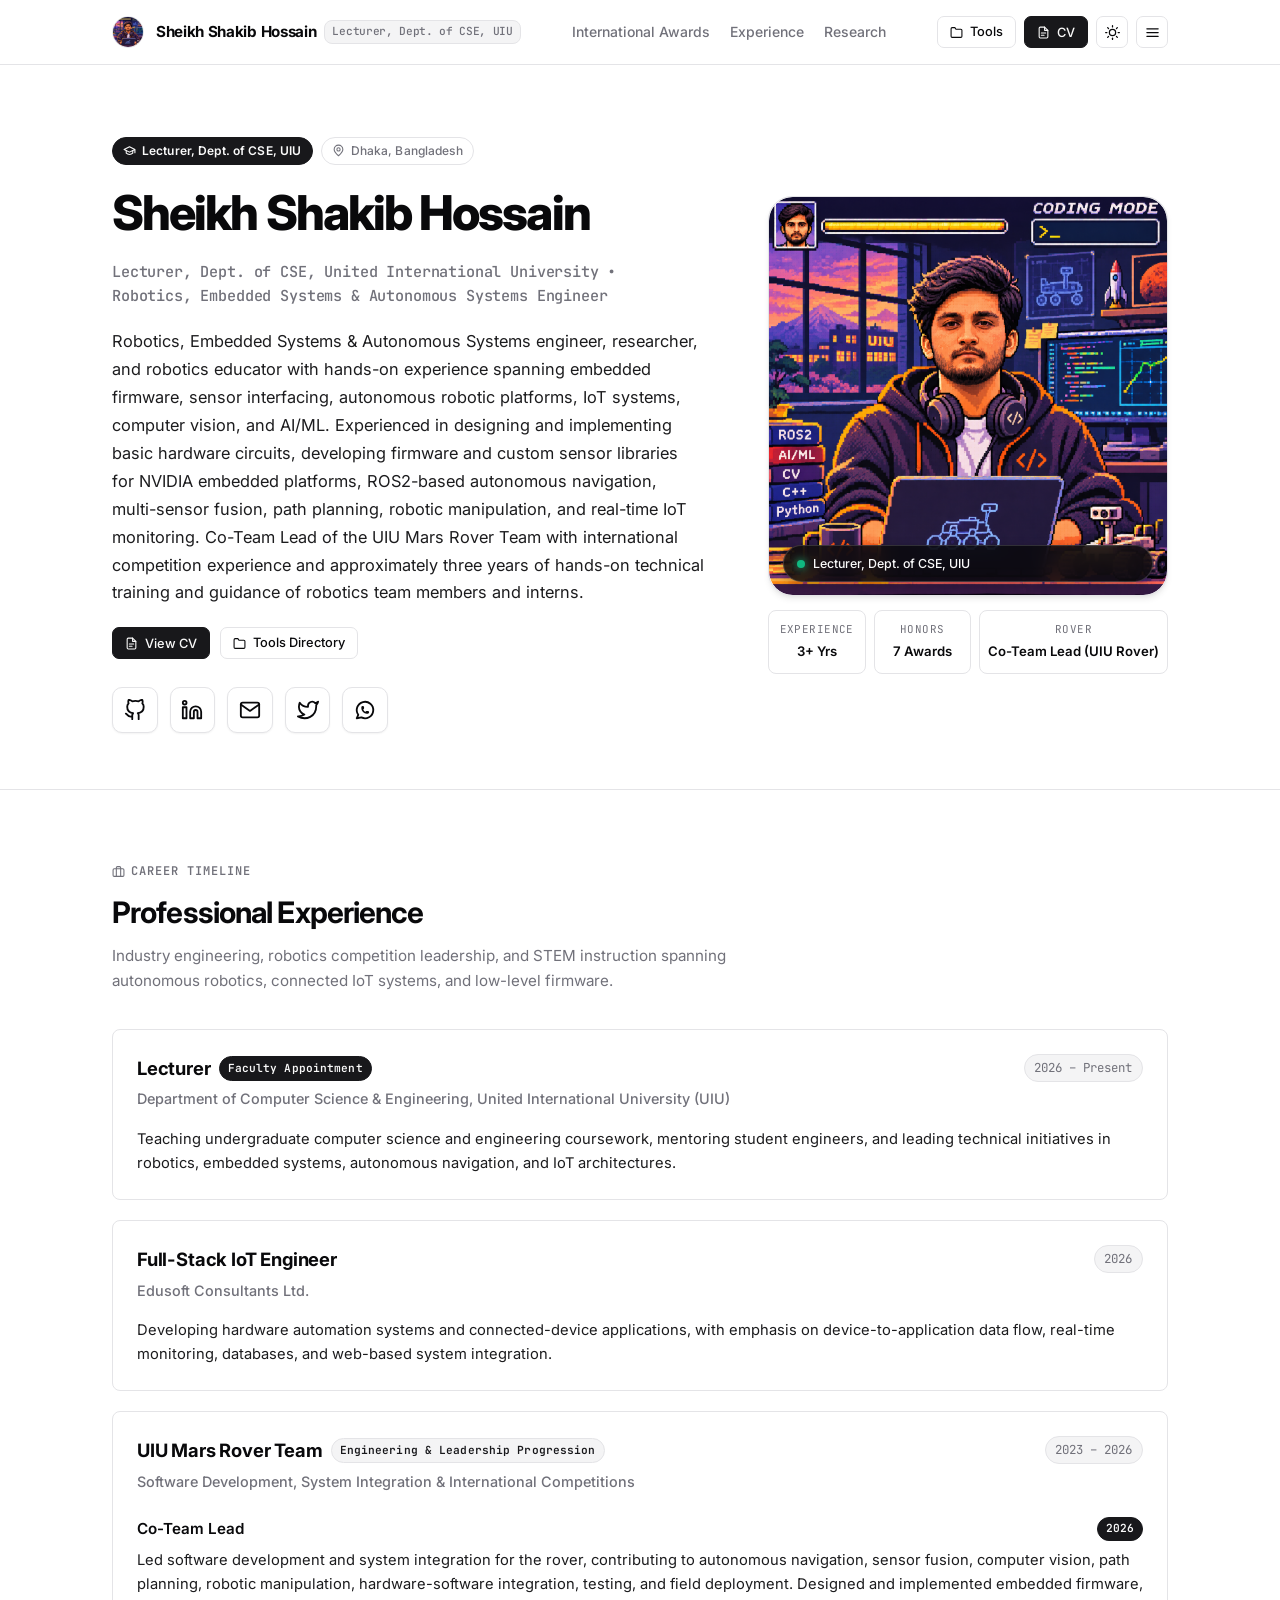
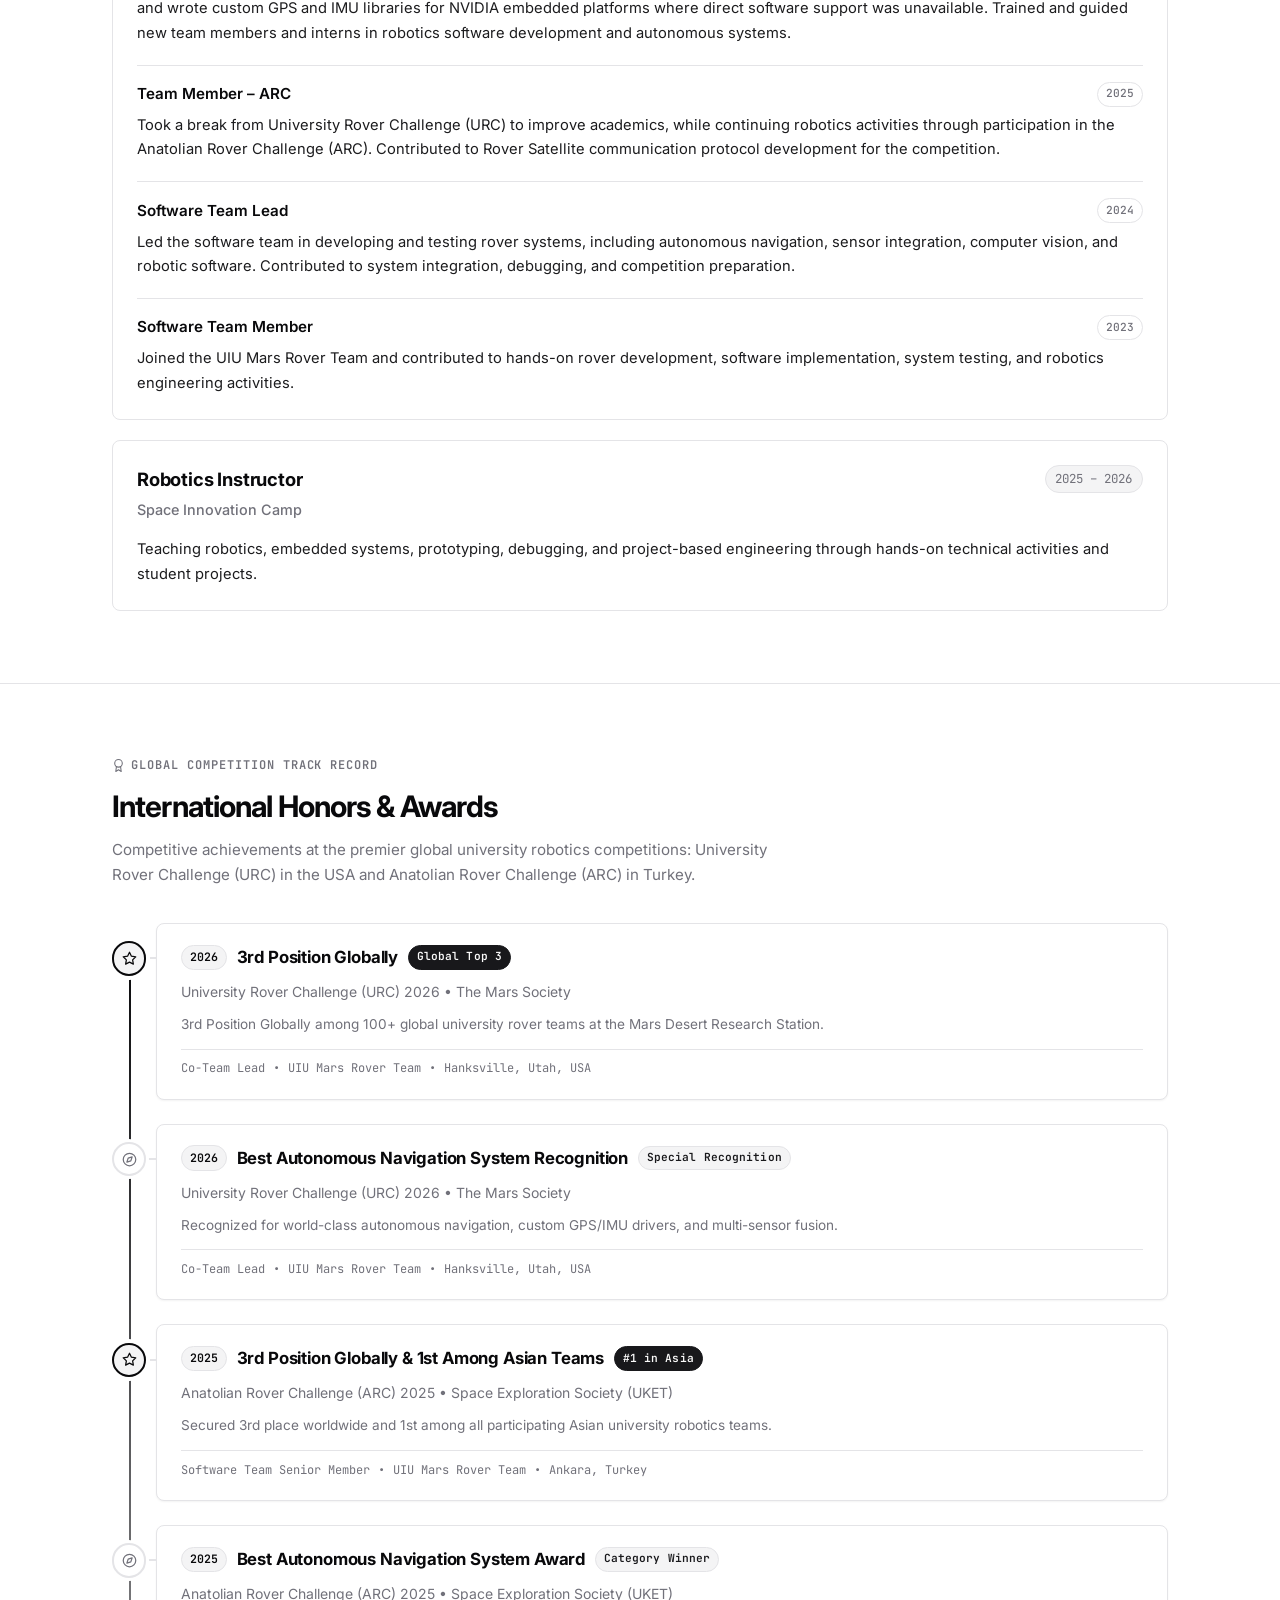
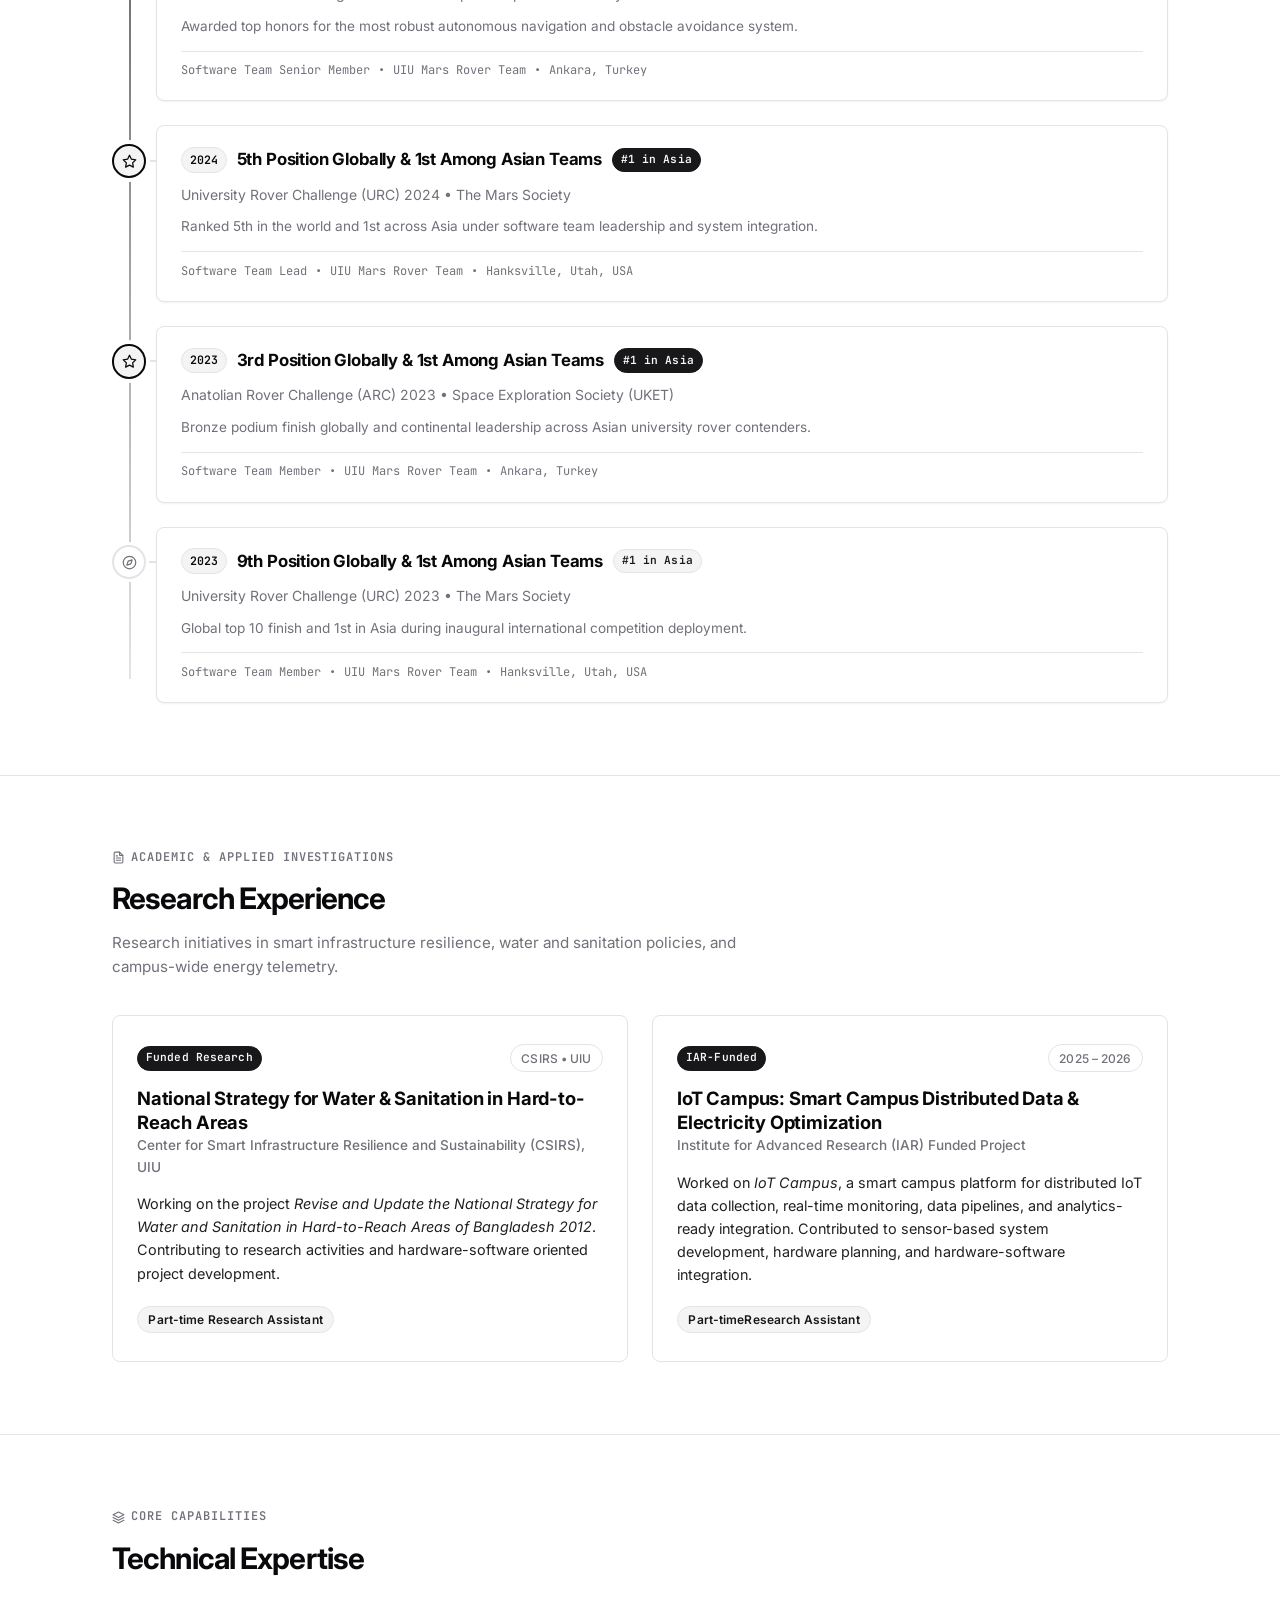
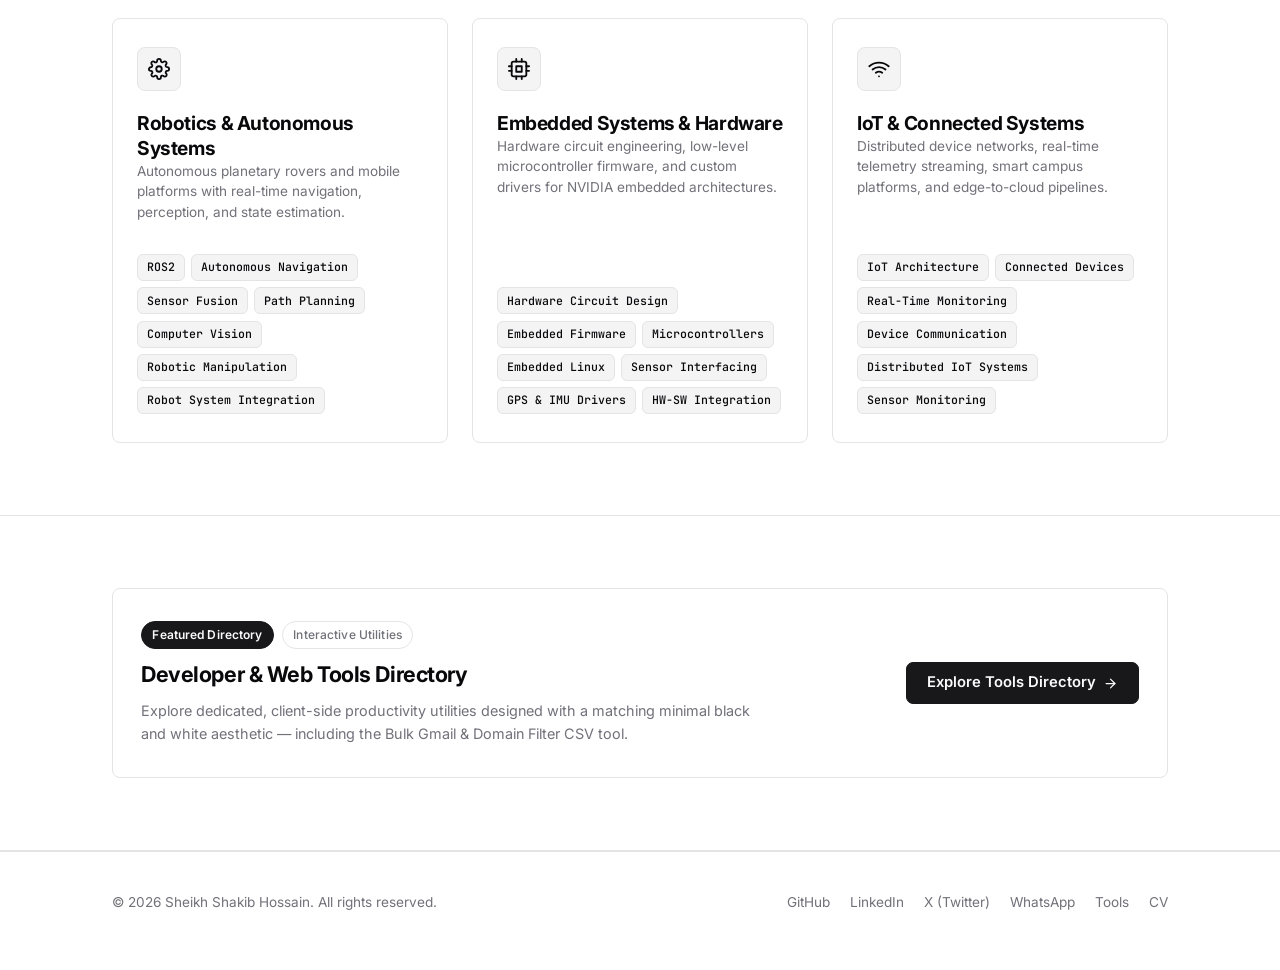
==== commit fb083091: "Add CV preview modal and align theme behavior across pages CV buttons now open a preview popup inste" ====
--- a/index.html
+++ b/index.html
@@ -1208,6 +1208,202 @@
       color: var(--foreground);
     }
 
+    /* CV Preview Modal */
+    .cv-modal {
+      position: fixed;
+      inset: 0;
+      z-index: 200;
+      display: none;
+      align-items: center;
+      justify-content: center;
+      padding: 1.25rem;
+      background: rgba(9, 9, 11, 0.6);
+      -webkit-backdrop-filter: blur(4px);
+      backdrop-filter: blur(4px);
+    }
+
+    .cv-modal.open {
+      display: flex;
+      animation: cv-fade-in 0.2s ease;
+    }
+
+    .cv-modal-panel {
+      display: flex;
+      flex-direction: column;
+      width: min(1000px, 100%);
+      height: min(90vh, 900px);
+      background: var(--card);
+      color: var(--card-foreground);
+      border: 1px solid var(--border);
+      border-radius: var(--radius);
+      box-shadow: var(--shadow-md);
+      overflow: hidden;
+      animation: cv-scale-in 0.2s ease;
+    }
+
+    .cv-modal-header {
+      display: flex;
+      align-items: center;
+      justify-content: space-between;
+      gap: 1rem;
+      padding: 0.9rem 1.25rem;
+      border-bottom: 1px solid var(--border);
+      flex-shrink: 0;
+    }
+
+    .cv-modal-title {
+      font-size: 0.95rem;
+      font-weight: 600;
+      letter-spacing: -0.01em;
+    }
+
+    .cv-modal-body {
+      flex: 1;
+      overflow: hidden;
+      background: var(--muted);
+    }
+
+    .cv-modal-body iframe,
+    .cv-modal-body embed {
+      display: block;
+      width: 100%;
+      height: 100%;
+      border: none;
+    }
+
+    /* Custom PDF viewer (PDF.js canvas) */
+    .cv-viewer {
+      position: relative;
+      display: flex;
+      flex-direction: column;
+      height: 100%;
+      background: var(--muted);
+    }
+
+    .cv-viewer-toolbar {
+      display: flex;
+      align-items: center;
+      gap: 0.4rem;
+      padding: 0.5rem 0.75rem;
+      background: var(--card);
+      border-bottom: 1px solid var(--border);
+      flex-shrink: 0;
+    }
+
+    .cv-toolbar-spacer {
+      flex: 1;
+    }
+
+    .cv-page-indicator {
+      font-family: var(--font-mono);
+      font-size: 0.75rem;
+      color: var(--muted-foreground);
+      min-width: 3.5rem;
+      text-align: center;
+      user-select: none;
+    }
+
+    .cv-viewer-scroll {
+      flex: 1;
+      overflow: auto;
+      padding: 1rem;
+      display: flex;
+      justify-content: center;
+      align-items: flex-start;
+    }
+
+    .cv-viewer-scroll canvas {
+      display: block;
+      max-width: 100%;
+      height: auto;
+      background: #ffffff;
+      border: 1px solid var(--border);
+      box-shadow: var(--shadow-md);
+    }
+
+    .cv-viewer-loading,
+    .cv-viewer-error {
+      position: absolute;
+      inset: 0;
+      display: flex;
+      flex-direction: column;
+      align-items: center;
+      justify-content: center;
+      gap: 0.75rem;
+      background: var(--muted);
+      color: var(--muted-foreground);
+      font-size: 0.85rem;
+      font-family: var(--font-mono);
+      z-index: 2;
+    }
+
+    .cv-viewer-error {
+      color: var(--foreground);
+      font-family: var(--font-sans);
+    }
+
+    .cv-viewer-loading[hidden],
+    .cv-viewer-error[hidden] {
+      display: none;
+    }
+
+    .cv-modal-footer {
+      display: flex;
+      align-items: center;
+      justify-content: flex-end;
+      gap: 0.5rem;
+      padding: 0.75rem 1.25rem;
+      border-top: 1px solid var(--border);
+      flex-shrink: 0;
+    }
+
+    /* Anchor-styled CV triggers rendered as buttons */
+    .cv-trigger {
+      background: none;
+      border: none;
+      padding: 0;
+      font: inherit;
+      color: inherit;
+      text-align: left;
+      cursor: pointer;
+    }
+
+    @keyframes cv-fade-in {
+      from { opacity: 0; }
+      to { opacity: 1; }
+    }
+
+    @keyframes cv-scale-in {
+      from { opacity: 0; transform: scale(0.97); }
+      to { opacity: 1; transform: scale(1); }
+    }
+
+    @media (max-width: 640px) {
+      .cv-modal {
+        padding: 0;
+      }
+
+      .cv-modal-panel {
+        width: 100%;
+        height: 100%;
+        border-radius: 0;
+        border: none;
+      }
+
+      .cv-modal-header,
+      .cv-modal-footer {
+        padding-left: 1rem;
+        padding-right: 1rem;
+      }
+    }
+
+    @media (prefers-reduced-motion: reduce) {
+      .cv-modal.open,
+      .cv-modal-panel {
+        animation: none;
+      }
+    }
+
     /* Copy Feedback Toast */
     .toast {
       position: fixed;
@@ -1263,10 +1459,10 @@
             Tools
           </a>
 
-          <a href="Shakib_CV.pdf" class="btn btn-primary btn-sm" download title="Download CV">
-            <svg class="icon icon-sm" viewBox="0 0 24 24"><path d="M21 15v4a2 2 0 0 1-2 2H5a2 2 0 0 1-2-2v-4"></path><polyline points="7 10 12 15 17 10"></polyline><line x1="12" y1="15" x2="12" y2="3"></line></svg>
+          <button type="button" class="btn btn-primary btn-sm" data-cv-open title="View CV">
+            <svg class="icon icon-sm" viewBox="0 0 24 24"><path d="M14 2H6a2 2 0 0 0-2 2v16a2 2 0 0 0 2 2h12a2 2 0 0 0 2-2V8z"></path><polyline points="14 2 14 8 20 8"></polyline><line x1="8" y1="13" x2="16" y2="13"></line><line x1="8" y1="17" x2="13" y2="17"></line></svg>
             CV
-          </a>
+          </button>
 
           <!-- Theme Toggle Button -->
           <button id="theme-btn" class="btn btn-outline btn-icon-only btn-sm" aria-label="Toggle theme" title="Toggle theme">
@@ -1292,7 +1488,7 @@
       <a href="#experience" class="nav-link mobile-link">Experience</a>
       <a href="#research" class="nav-link mobile-link">Research</a>
       <a href="tools/index.html" class="nav-link mobile-link">Tools &amp; Utilities</a>
-      <a href="Shakib_CV.pdf" class="nav-link mobile-link" download>Download CV (PDF)</a>
+      <button type="button" class="nav-link mobile-link cv-trigger" data-cv-open>View CV (PDF)</button>
     </div>
   </nav>
 
@@ -1320,10 +1516,10 @@
           </p>
 
           <div class="hero-actions-compact">
-            <a href="Shakib_CV.pdf" class="btn btn-primary btn-sm" download title="Download CV (PDF)">
-              <svg class="icon icon-sm" viewBox="0 0 24 24"><path d="M21 15v4a2 2 0 0 1-2 2H5a2 2 0 0 1-2-2v-4"></path><polyline points="7 10 12 15 17 10"></polyline><line x1="12" y1="15" x2="12" y2="3"></line></svg>
-              Download CV
-            </a>
+            <button type="button" class="btn btn-primary btn-sm" data-cv-open title="View CV (PDF)">
+              <svg class="icon icon-sm" viewBox="0 0 24 24"><path d="M14 2H6a2 2 0 0 0-2 2v16a2 2 0 0 0 2 2h12a2 2 0 0 0 2-2V8z"></path><polyline points="14 2 14 8 20 8"></polyline><line x1="8" y1="13" x2="16" y2="13"></line><line x1="8" y1="17" x2="13" y2="17"></line></svg>
+              View CV
+            </button>
             <a href="tools/index.html" class="btn btn-outline btn-sm" title="Explore Developer Tools Directory">
               <svg class="icon icon-sm" viewBox="0 0 24 24"><path d="M22 19a2 2 0 0 1-2 2H4a2 2 0 0 1-2-2V5a2 2 0 0 1 2-2h5l2 3h9a2 2 0 0 1 2 2z"></path></svg>
               Tools Directory
@@ -1894,7 +2090,7 @@
           <a href="https://x.com/SheikhShak1b" target="_blank" rel="noopener noreferrer" class="footer-link">X (Twitter)</a>
           <a href="https://wa.me/SheikhShakibHossa1n" target="_blank" rel="noopener noreferrer" class="footer-link">WhatsApp</a>
           <a href="tools/index.html" class="footer-link">Tools</a>
-          <a href="Shakib_CV.pdf" class="footer-link" download>CV</a>
+          <button type="button" class="footer-link cv-trigger" data-cv-open>CV</button>
         </div>
       </div>
     </div>
@@ -1902,6 +2098,54 @@
 
   <!-- Toast Notification -->
   <div id="toast" class="toast">Copied to clipboard</div>
+
+  <!-- CV Preview Modal -->
+  <div id="cv-modal" class="cv-modal" role="dialog" aria-modal="true" aria-labelledby="cv-modal-title" hidden>
+    <div class="cv-modal-panel">
+      <div class="cv-modal-header">
+        <h2 id="cv-modal-title" class="cv-modal-title">Curriculum Vitae</h2>
+        <button type="button" class="btn btn-outline btn-icon-only btn-sm cv-modal-close" aria-label="Close CV preview">
+          <svg class="icon" viewBox="0 0 24 24"><line x1="18" y1="6" x2="6" y2="18"></line><line x1="6" y1="6" x2="18" y2="18"></line></svg>
+        </button>
+      </div>
+      <div class="cv-modal-body">
+        <div class="cv-viewer">
+          <div class="cv-viewer-toolbar">
+            <button type="button" class="btn btn-outline btn-icon-only btn-sm" id="cv-prev" aria-label="Previous page" title="Previous page">
+              <svg class="icon" viewBox="0 0 24 24"><polyline points="15 18 9 12 15 6"></polyline></svg>
+            </button>
+            <span class="cv-page-indicator"><span id="cv-page-current">1</span> / <span id="cv-page-total">-</span></span>
+            <button type="button" class="btn btn-outline btn-icon-only btn-sm" id="cv-next" aria-label="Next page" title="Next page">
+              <svg class="icon" viewBox="0 0 24 24"><polyline points="9 18 15 12 9 6"></polyline></svg>
+            </button>
+            <span class="cv-toolbar-spacer"></span>
+            <button type="button" class="btn btn-outline btn-icon-only btn-sm" id="cv-zoom-out" aria-label="Zoom out" title="Zoom out">
+              <svg class="icon" viewBox="0 0 24 24"><line x1="5" y1="12" x2="19" y2="12"></line></svg>
+            </button>
+            <span class="cv-page-indicator" id="cv-zoom-label">100%</span>
+            <button type="button" class="btn btn-outline btn-icon-only btn-sm" id="cv-zoom-in" aria-label="Zoom in" title="Zoom in">
+              <svg class="icon" viewBox="0 0 24 24"><line x1="12" y1="5" x2="12" y2="19"></line><line x1="5" y1="12" x2="19" y2="12"></line></svg>
+            </button>
+          </div>
+          <div class="cv-viewer-scroll" id="cv-canvas-wrap">
+            <canvas id="cv-canvas"></canvas>
+          </div>
+          <div class="cv-viewer-loading" id="cv-loading">Loading CV…</div>
+          <div class="cv-viewer-error" id="cv-error" hidden>
+            <p>Could not render the CV preview.</p>
+            <a href="Shakib_CV.pdf" target="_blank" rel="noopener" class="btn btn-primary btn-sm">Open CV in new tab</a>
+          </div>
+        </div>
+      </div>
+      <div class="cv-modal-footer">
+        <button type="button" class="btn btn-outline btn-sm" data-cv-close>Close</button>
+        <a href="Shakib_CV.pdf" class="btn btn-primary btn-sm" download>
+          <svg class="icon icon-sm" viewBox="0 0 24 24"><path d="M21 15v4a2 2 0 0 1-2 2H5a2 2 0 0 1-2-2v-4"></path><polyline points="7 10 12 15 17 10"></polyline><line x1="12" y1="15" x2="12" y2="3"></line></svg>
+          Download
+        </a>
+      </div>
+    </div>
+  </div>
 
   <!-- JavaScript for Theme & Interactions -->
   <script>
@@ -1966,6 +2210,165 @@
         link.addEventListener('click', () => {
           mobilePanel.classList.remove('open');
         });
+      });
+    }
+
+    // CV Preview Modal (custom PDF.js viewer — no browser PDF chrome)
+    const cvModal = document.getElementById('cv-modal');
+    const cvCanvas = document.getElementById('cv-canvas');
+    const cvLoading = document.getElementById('cv-loading');
+    const cvError = document.getElementById('cv-error');
+    const cvPageCurrent = document.getElementById('cv-page-current');
+    const cvPageTotal = document.getElementById('cv-page-total');
+    const cvZoomLabel = document.getElementById('cv-zoom-label');
+    const CV_SRC = 'Shakib_CV.pdf';
+
+    if (cvModal && cvCanvas) {
+      let lastFocused = null;
+      let pdfDoc = null;
+      let currentPage = 1;
+      let zoom = 1;
+      let renderTask = null;
+
+      const cvFocusables = () => Array.from(
+        cvModal.querySelectorAll('button, a[href]')
+      ).filter((el) => !el.hasAttribute('disabled') && el.offsetParent !== null);
+
+      async function renderPage() {
+        if (!pdfDoc) return;
+        const page = await pdfDoc.getPage(currentPage);
+        const viewport = page.getViewport({ scale: zoom });
+
+        const canvas = cvCanvas;
+        const context = canvas.getContext('2d');
+        const ratio = window.devicePixelRatio || 1;
+
+        canvas.width = Math.floor(viewport.width * ratio);
+        canvas.height = Math.floor(viewport.height * ratio);
+        canvas.style.width = Math.floor(viewport.width) + 'px';
+        canvas.style.height = Math.floor(viewport.height) + 'px';
+
+        if (renderTask) {
+          try { renderTask.cancel(); } catch (err) { /* already finished */ }
+        }
+
+        renderTask = page.render({
+          canvasContext: context,
+          viewport,
+          transform: ratio !== 1 ? [ratio, 0, 0, ratio, 0, 0] : null
+        });
+
+        try {
+          await renderTask.promise;
+        } catch (err) {
+          if (err && err.name !== 'RenderingCancelledException') console.warn('CV page render failed:', err);
+        }
+
+        cvPageCurrent.textContent = String(currentPage);
+        cvZoomLabel.textContent = Math.round(zoom * 100) + '%';
+      }
+
+      async function loadCvPdf() {
+        cvLoading.hidden = false;
+        cvError.hidden = true;
+        try {
+          const pdfjs = await import('./js/vendor/pdf.min.mjs');
+          pdfjs.GlobalWorkerOptions.workerSrc = './js/vendor/pdf.worker.min.mjs';
+
+          if (pdfDoc) {
+            await pdfDoc.destroy();
+            pdfDoc = null;
+          }
+
+          pdfDoc = await pdfjs.getDocument(CV_SRC).promise;
+          cvPageTotal.textContent = String(pdfDoc.numPages);
+          currentPage = 1;
+          zoom = 1;
+          await renderPage();
+          cvLoading.hidden = true;
+        } catch (err) {
+          console.error('CV preview failed to load:', err);
+          cvLoading.hidden = true;
+          cvError.hidden = false;
+        }
+      }
+
+      function openCvModal() {
+        lastFocused = document.activeElement;
+        cvModal.removeAttribute('hidden');
+        cvModal.classList.add('open');
+        document.body.style.overflow = 'hidden';
+        const closeBtn = cvModal.querySelector('.cv-modal-close');
+        if (closeBtn) closeBtn.focus();
+
+        if (!pdfDoc) loadCvPdf();
+        else renderPage();
+      }
+
+      function closeCvModal() {
+        cvModal.classList.remove('open');
+        cvModal.setAttribute('hidden', '');
+        document.body.style.overflow = '';
+        if (lastFocused) lastFocused.focus();
+      }
+
+      document.querySelectorAll('[data-cv-open]').forEach((trigger) => {
+        trigger.addEventListener('click', openCvModal);
+      });
+
+      cvModal.querySelectorAll('[data-cv-close], .cv-modal-close').forEach((btn) => {
+        btn.addEventListener('click', closeCvModal);
+      });
+
+      // Page navigation
+      document.getElementById('cv-prev').addEventListener('click', () => {
+        if (currentPage > 1) { currentPage--; renderPage(); }
+      });
+
+      document.getElementById('cv-next').addEventListener('click', () => {
+        if (pdfDoc && currentPage < pdfDoc.numPages) { currentPage++; renderPage(); }
+      });
+
+      // Zoom controls
+      document.getElementById('cv-zoom-in').addEventListener('click', () => {
+        zoom = Math.min(zoom + 0.25, 3);
+        renderPage();
+      });
+
+      document.getElementById('cv-zoom-out').addEventListener('click', () => {
+        zoom = Math.max(zoom - 0.25, 0.5);
+        renderPage();
+      });
+
+      // Clicking the backdrop (outside the panel) closes the modal
+      cvModal.addEventListener('click', (e) => {
+        if (e.target === cvModal) closeCvModal();
+      });
+
+      document.addEventListener('keydown', (e) => {
+        if (!cvModal.classList.contains('open')) return;
+
+        if (e.key === 'Escape') {
+          e.preventDefault();
+          closeCvModal();
+          return;
+        }
+
+        // Trap focus inside the modal
+        if (e.key === 'Tab') {
+          const focusables = cvFocusables();
+          if (focusables.length === 0) return;
+          const first = focusables[0];
+          const last = focusables[focusables.length - 1];
+
+          if (e.shiftKey && document.activeElement === first) {
+            e.preventDefault();
+            last.focus();
+          } else if (!e.shiftKey && document.activeElement === last) {
+            e.preventDefault();
+            first.focus();
+          }
+        }
       });
     }
 
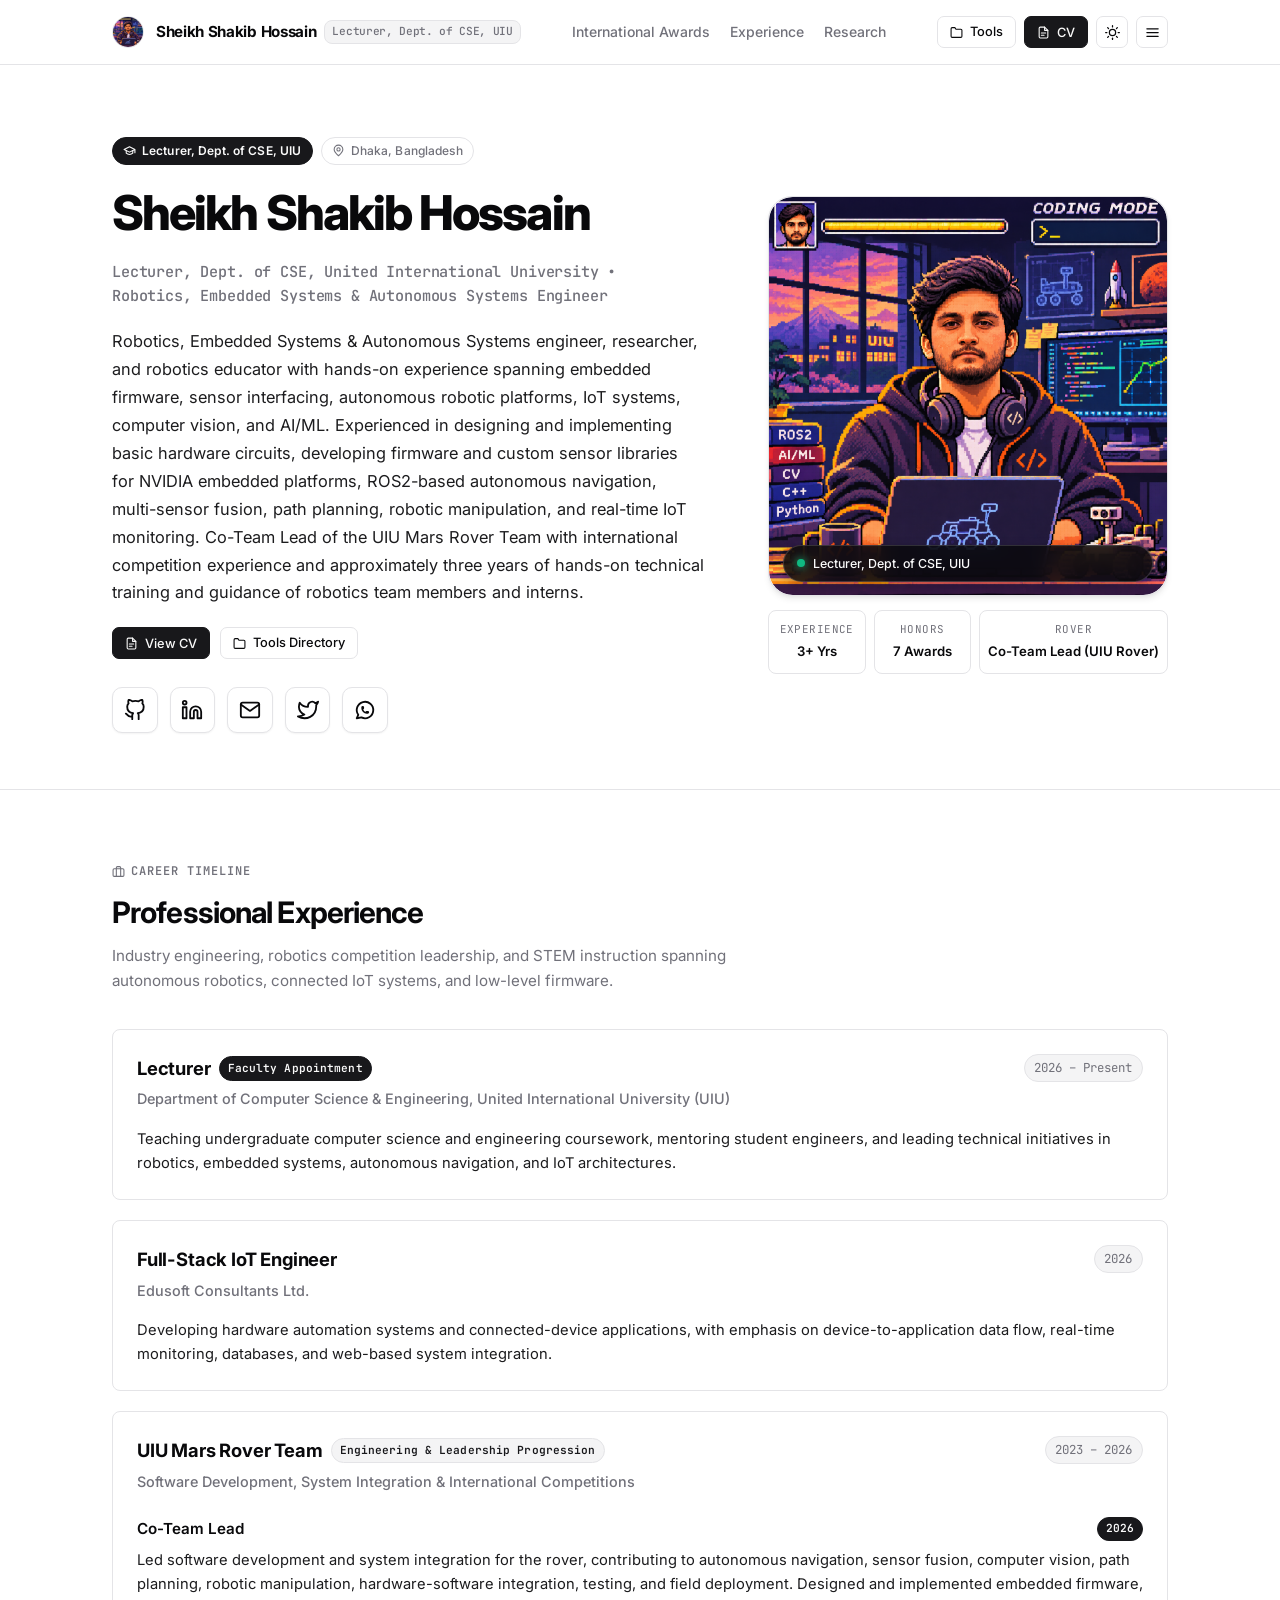
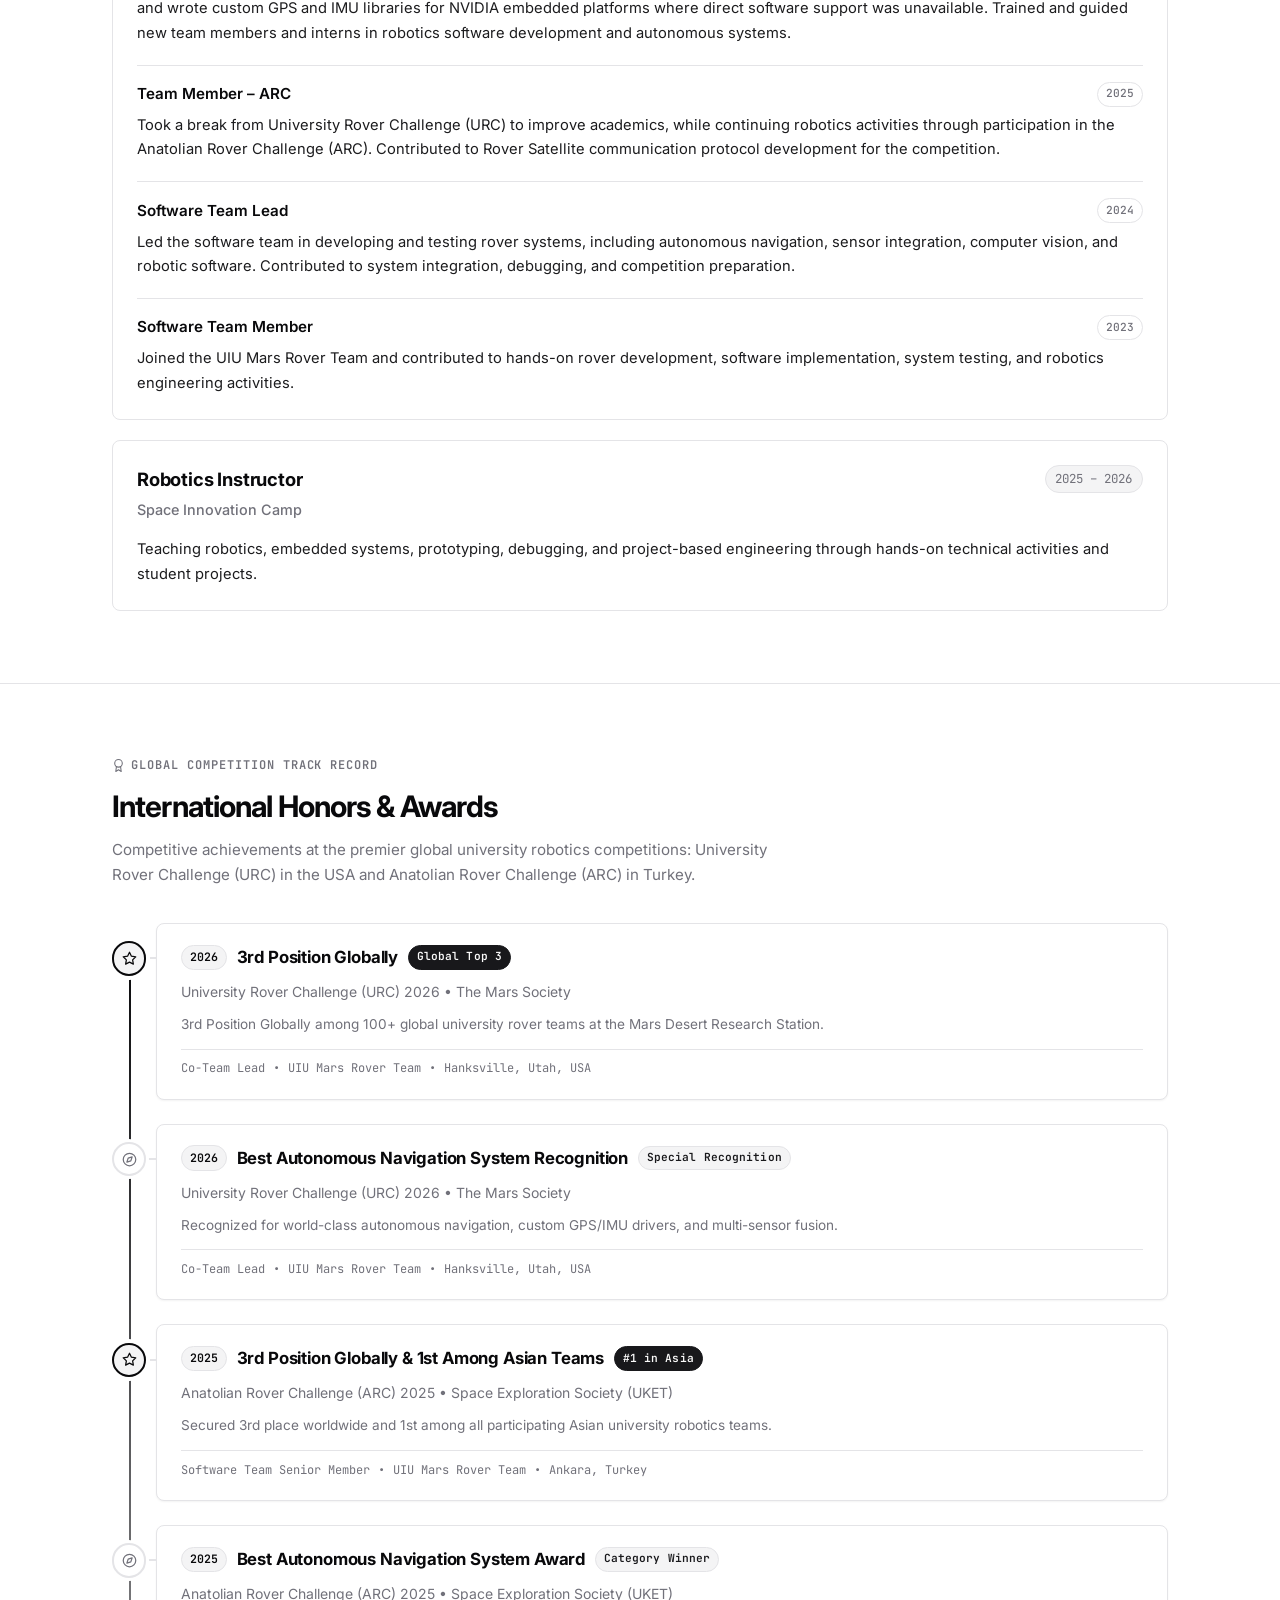
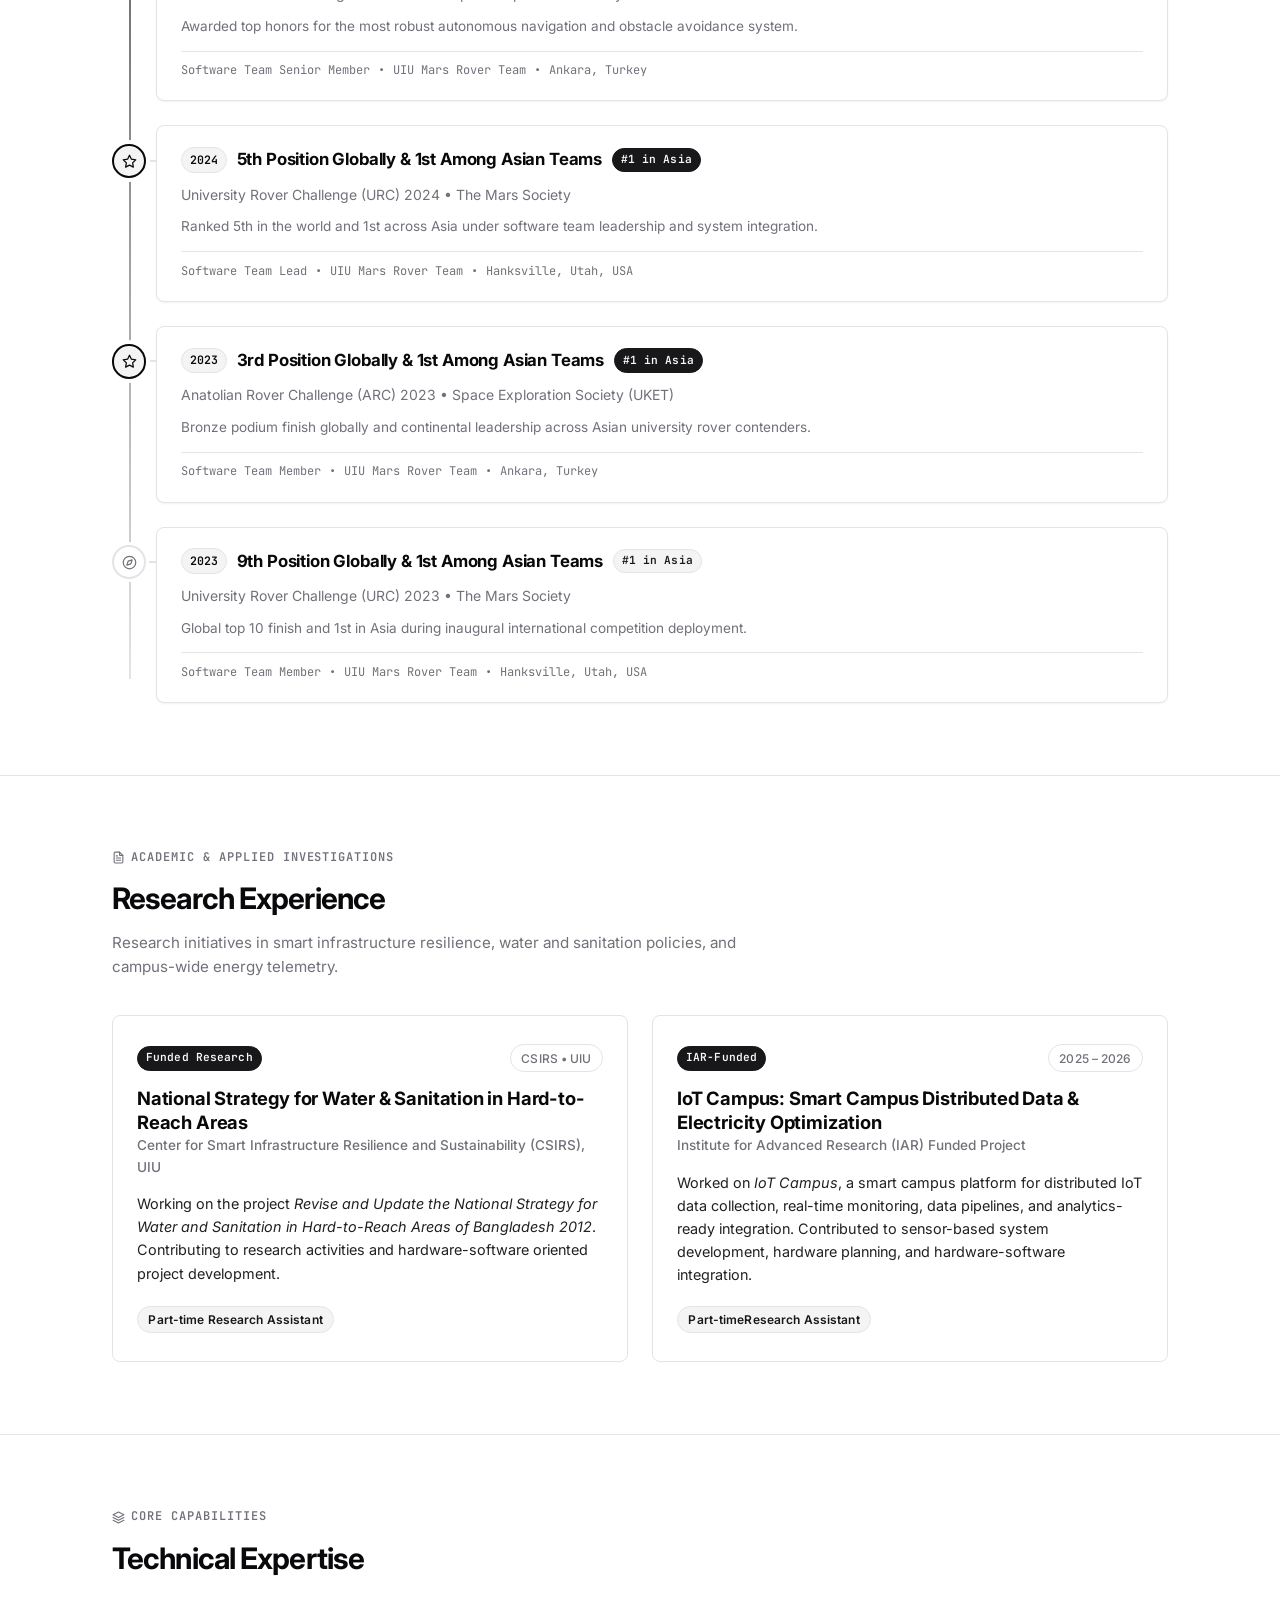
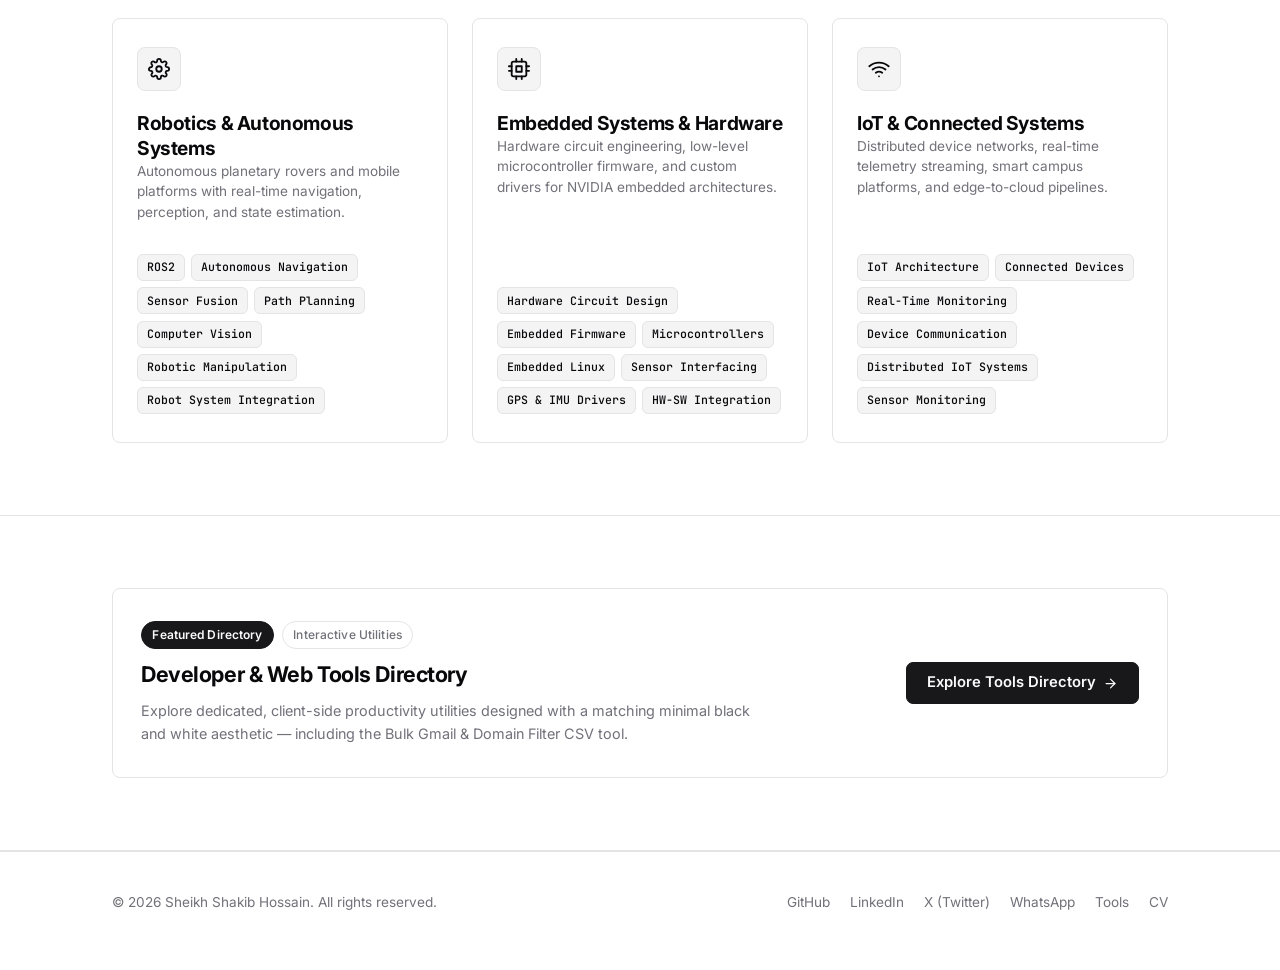
==== commit e410e25d: "Render CV without the browser PDF toolbar and fix file:// loading The PDF.js approach could not work" ====
--- a/index.html
+++ b/index.html
@@ -6,6 +6,7 @@
   <title>Sheikh Shakib Hossain | Lecturer, Dept. of CSE, UIU &amp; Robotics Engineer</title>
   <meta name="description" content="Portfolio of Sheikh Shakib Hossain — Lecturer, Department of CSE, United International University (UIU). Robotics, Embedded Systems &amp; Autonomous Systems engineer and researcher. Co-Team Lead of UIU Mars Rover Team.">
   <meta name="author" content="Sheikh Shakib Hossain">
+  <link rel="icon" type="image/png" href="images/favicon.png">
   <meta name="keywords" content="Sheikh Shakib Hossain, Lecturer CSE UIU, Robotics Engineer, Embedded Systems, Autonomous Systems, ROS2, Mars Rover, UIU, Computer Vision, IoT, Sensor Fusion">
 
   <!-- OpenGraph / Social Media -->
@@ -1263,88 +1264,11 @@
       background: var(--muted);
     }
 
-    .cv-modal-body iframe,
     .cv-modal-body embed {
       display: block;
       width: 100%;
       height: 100%;
       border: none;
-    }
-
-    /* Custom PDF viewer (PDF.js canvas) */
-    .cv-viewer {
-      position: relative;
-      display: flex;
-      flex-direction: column;
-      height: 100%;
-      background: var(--muted);
-    }
-
-    .cv-viewer-toolbar {
-      display: flex;
-      align-items: center;
-      gap: 0.4rem;
-      padding: 0.5rem 0.75rem;
-      background: var(--card);
-      border-bottom: 1px solid var(--border);
-      flex-shrink: 0;
-    }
-
-    .cv-toolbar-spacer {
-      flex: 1;
-    }
-
-    .cv-page-indicator {
-      font-family: var(--font-mono);
-      font-size: 0.75rem;
-      color: var(--muted-foreground);
-      min-width: 3.5rem;
-      text-align: center;
-      user-select: none;
-    }
-
-    .cv-viewer-scroll {
-      flex: 1;
-      overflow: auto;
-      padding: 1rem;
-      display: flex;
-      justify-content: center;
-      align-items: flex-start;
-    }
-
-    .cv-viewer-scroll canvas {
-      display: block;
-      max-width: 100%;
-      height: auto;
-      background: #ffffff;
-      border: 1px solid var(--border);
-      box-shadow: var(--shadow-md);
-    }
-
-    .cv-viewer-loading,
-    .cv-viewer-error {
-      position: absolute;
-      inset: 0;
-      display: flex;
-      flex-direction: column;
-      align-items: center;
-      justify-content: center;
-      gap: 0.75rem;
-      background: var(--muted);
-      color: var(--muted-foreground);
-      font-size: 0.85rem;
-      font-family: var(--font-mono);
-      z-index: 2;
-    }
-
-    .cv-viewer-error {
-      color: var(--foreground);
-      font-family: var(--font-sans);
-    }
-
-    .cv-viewer-loading[hidden],
-    .cv-viewer-error[hidden] {
-      display: none;
     }
 
     .cv-modal-footer {
@@ -2109,33 +2033,7 @@
         </button>
       </div>
       <div class="cv-modal-body">
-        <div class="cv-viewer">
-          <div class="cv-viewer-toolbar">
-            <button type="button" class="btn btn-outline btn-icon-only btn-sm" id="cv-prev" aria-label="Previous page" title="Previous page">
-              <svg class="icon" viewBox="0 0 24 24"><polyline points="15 18 9 12 15 6"></polyline></svg>
-            </button>
-            <span class="cv-page-indicator"><span id="cv-page-current">1</span> / <span id="cv-page-total">-</span></span>
-            <button type="button" class="btn btn-outline btn-icon-only btn-sm" id="cv-next" aria-label="Next page" title="Next page">
-              <svg class="icon" viewBox="0 0 24 24"><polyline points="9 18 15 12 9 6"></polyline></svg>
-            </button>
-            <span class="cv-toolbar-spacer"></span>
-            <button type="button" class="btn btn-outline btn-icon-only btn-sm" id="cv-zoom-out" aria-label="Zoom out" title="Zoom out">
-              <svg class="icon" viewBox="0 0 24 24"><line x1="5" y1="12" x2="19" y2="12"></line></svg>
-            </button>
-            <span class="cv-page-indicator" id="cv-zoom-label">100%</span>
-            <button type="button" class="btn btn-outline btn-icon-only btn-sm" id="cv-zoom-in" aria-label="Zoom in" title="Zoom in">
-              <svg class="icon" viewBox="0 0 24 24"><line x1="12" y1="5" x2="12" y2="19"></line><line x1="5" y1="12" x2="19" y2="12"></line></svg>
-            </button>
-          </div>
-          <div class="cv-viewer-scroll" id="cv-canvas-wrap">
-            <canvas id="cv-canvas"></canvas>
-          </div>
-          <div class="cv-viewer-loading" id="cv-loading">Loading CV…</div>
-          <div class="cv-viewer-error" id="cv-error" hidden>
-            <p>Could not render the CV preview.</p>
-            <a href="Shakib_CV.pdf" target="_blank" rel="noopener" class="btn btn-primary btn-sm">Open CV in new tab</a>
-          </div>
-        </div>
+        <embed id="cv-frame" src="Shakib_CV.pdf#toolbar=0&amp;navpanes=0&amp;view=FitH" type="application/pdf" title="CV preview">
       </div>
       <div class="cv-modal-footer">
         <button type="button" class="btn btn-outline btn-sm" data-cv-close>Close</button>
@@ -2213,96 +2111,27 @@
       });
     }
 
-    // CV Preview Modal (custom PDF.js viewer — no browser PDF chrome)
+    // CV Preview Modal
     const cvModal = document.getElementById('cv-modal');
-    const cvCanvas = document.getElementById('cv-canvas');
-    const cvLoading = document.getElementById('cv-loading');
-    const cvError = document.getElementById('cv-error');
-    const cvPageCurrent = document.getElementById('cv-page-current');
-    const cvPageTotal = document.getElementById('cv-page-total');
-    const cvZoomLabel = document.getElementById('cv-zoom-label');
-    const CV_SRC = 'Shakib_CV.pdf';
-
-    if (cvModal && cvCanvas) {
+    const cvFrame = document.getElementById('cv-frame');
+    const CV_SRC = 'Shakib_CV.pdf#toolbar=0&navpanes=0&view=FitH';
+
+    if (cvModal && cvFrame) {
       let lastFocused = null;
-      let pdfDoc = null;
-      let currentPage = 1;
-      let zoom = 1;
-      let renderTask = null;
 
       const cvFocusables = () => Array.from(
         cvModal.querySelectorAll('button, a[href]')
       ).filter((el) => !el.hasAttribute('disabled') && el.offsetParent !== null);
 
-      async function renderPage() {
-        if (!pdfDoc) return;
-        const page = await pdfDoc.getPage(currentPage);
-        const viewport = page.getViewport({ scale: zoom });
-
-        const canvas = cvCanvas;
-        const context = canvas.getContext('2d');
-        const ratio = window.devicePixelRatio || 1;
-
-        canvas.width = Math.floor(viewport.width * ratio);
-        canvas.height = Math.floor(viewport.height * ratio);
-        canvas.style.width = Math.floor(viewport.width) + 'px';
-        canvas.style.height = Math.floor(viewport.height) + 'px';
-
-        if (renderTask) {
-          try { renderTask.cancel(); } catch (err) { /* already finished */ }
-        }
-
-        renderTask = page.render({
-          canvasContext: context,
-          viewport,
-          transform: ratio !== 1 ? [ratio, 0, 0, ratio, 0, 0] : null
-        });
-
-        try {
-          await renderTask.promise;
-        } catch (err) {
-          if (err && err.name !== 'RenderingCancelledException') console.warn('CV page render failed:', err);
-        }
-
-        cvPageCurrent.textContent = String(currentPage);
-        cvZoomLabel.textContent = Math.round(zoom * 100) + '%';
-      }
-
-      async function loadCvPdf() {
-        cvLoading.hidden = false;
-        cvError.hidden = true;
-        try {
-          const pdfjs = await import('./js/vendor/pdf.min.mjs');
-          pdfjs.GlobalWorkerOptions.workerSrc = './js/vendor/pdf.worker.min.mjs';
-
-          if (pdfDoc) {
-            await pdfDoc.destroy();
-            pdfDoc = null;
-          }
-
-          pdfDoc = await pdfjs.getDocument(CV_SRC).promise;
-          cvPageTotal.textContent = String(pdfDoc.numPages);
-          currentPage = 1;
-          zoom = 1;
-          await renderPage();
-          cvLoading.hidden = true;
-        } catch (err) {
-          console.error('CV preview failed to load:', err);
-          cvLoading.hidden = true;
-          cvError.hidden = false;
-        }
-      }
-
       function openCvModal() {
         lastFocused = document.activeElement;
+        // Re-assign the source on every open so the PDF always renders
+        cvFrame.setAttribute('src', CV_SRC);
         cvModal.removeAttribute('hidden');
         cvModal.classList.add('open');
         document.body.style.overflow = 'hidden';
         const closeBtn = cvModal.querySelector('.cv-modal-close');
         if (closeBtn) closeBtn.focus();
-
-        if (!pdfDoc) loadCvPdf();
-        else renderPage();
       }
 
       function closeCvModal() {
@@ -2318,26 +2147,6 @@
 
       cvModal.querySelectorAll('[data-cv-close], .cv-modal-close').forEach((btn) => {
         btn.addEventListener('click', closeCvModal);
-      });
-
-      // Page navigation
-      document.getElementById('cv-prev').addEventListener('click', () => {
-        if (currentPage > 1) { currentPage--; renderPage(); }
-      });
-
-      document.getElementById('cv-next').addEventListener('click', () => {
-        if (pdfDoc && currentPage < pdfDoc.numPages) { currentPage++; renderPage(); }
-      });
-
-      // Zoom controls
-      document.getElementById('cv-zoom-in').addEventListener('click', () => {
-        zoom = Math.min(zoom + 0.25, 3);
-        renderPage();
-      });
-
-      document.getElementById('cv-zoom-out').addEventListener('click', () => {
-        zoom = Math.max(zoom - 0.25, 0.5);
-        renderPage();
       });
 
       // Clicking the backdrop (outside the panel) closes the modal
@@ -2442,6 +2251,10 @@
     }
 
     async function loadPortfolioData() {
+      // fetch() is blocked by the browser on file:// origins, so the page
+      // relies on the values already present in the markup.
+      if (window.location.protocol === 'file:') return;
+
       try {
         const response = await fetch('data.json?v=' + Date.now());
         if (!response.ok) throw new Error('data.json response was not ok');
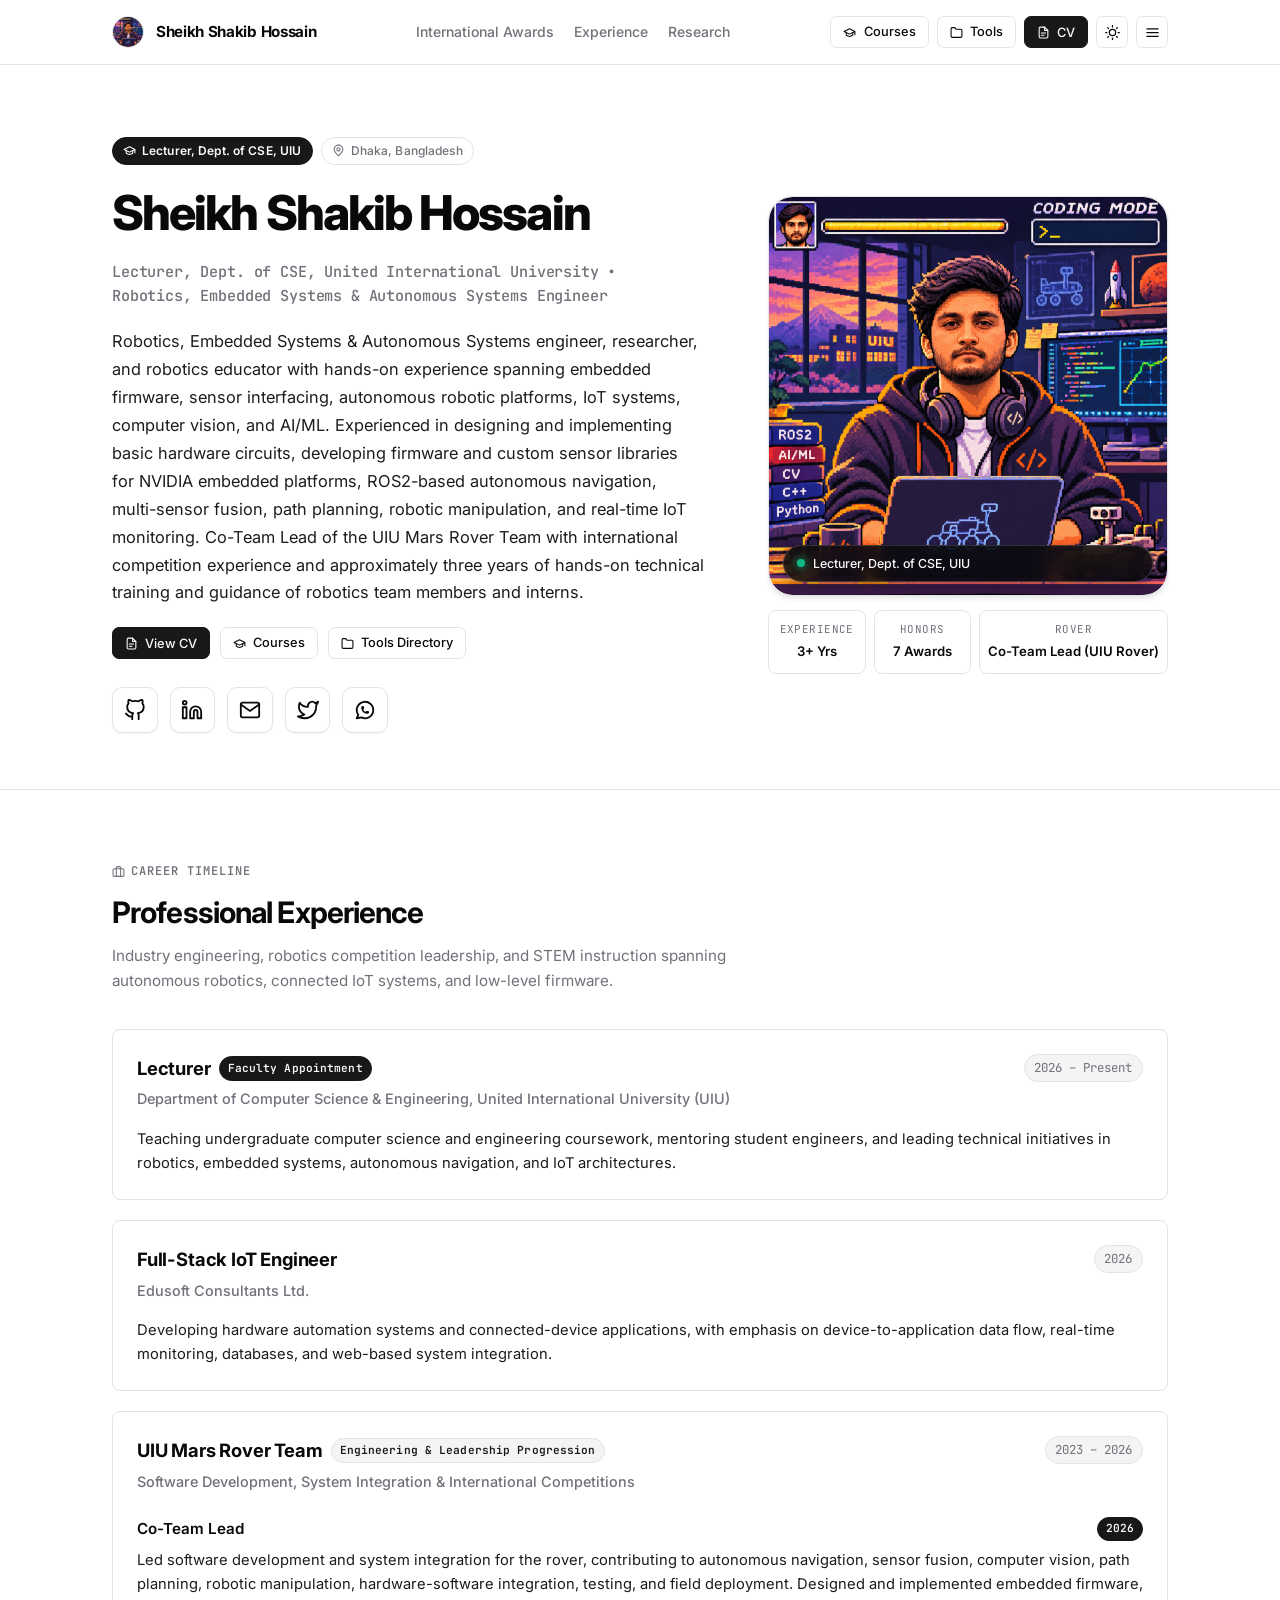
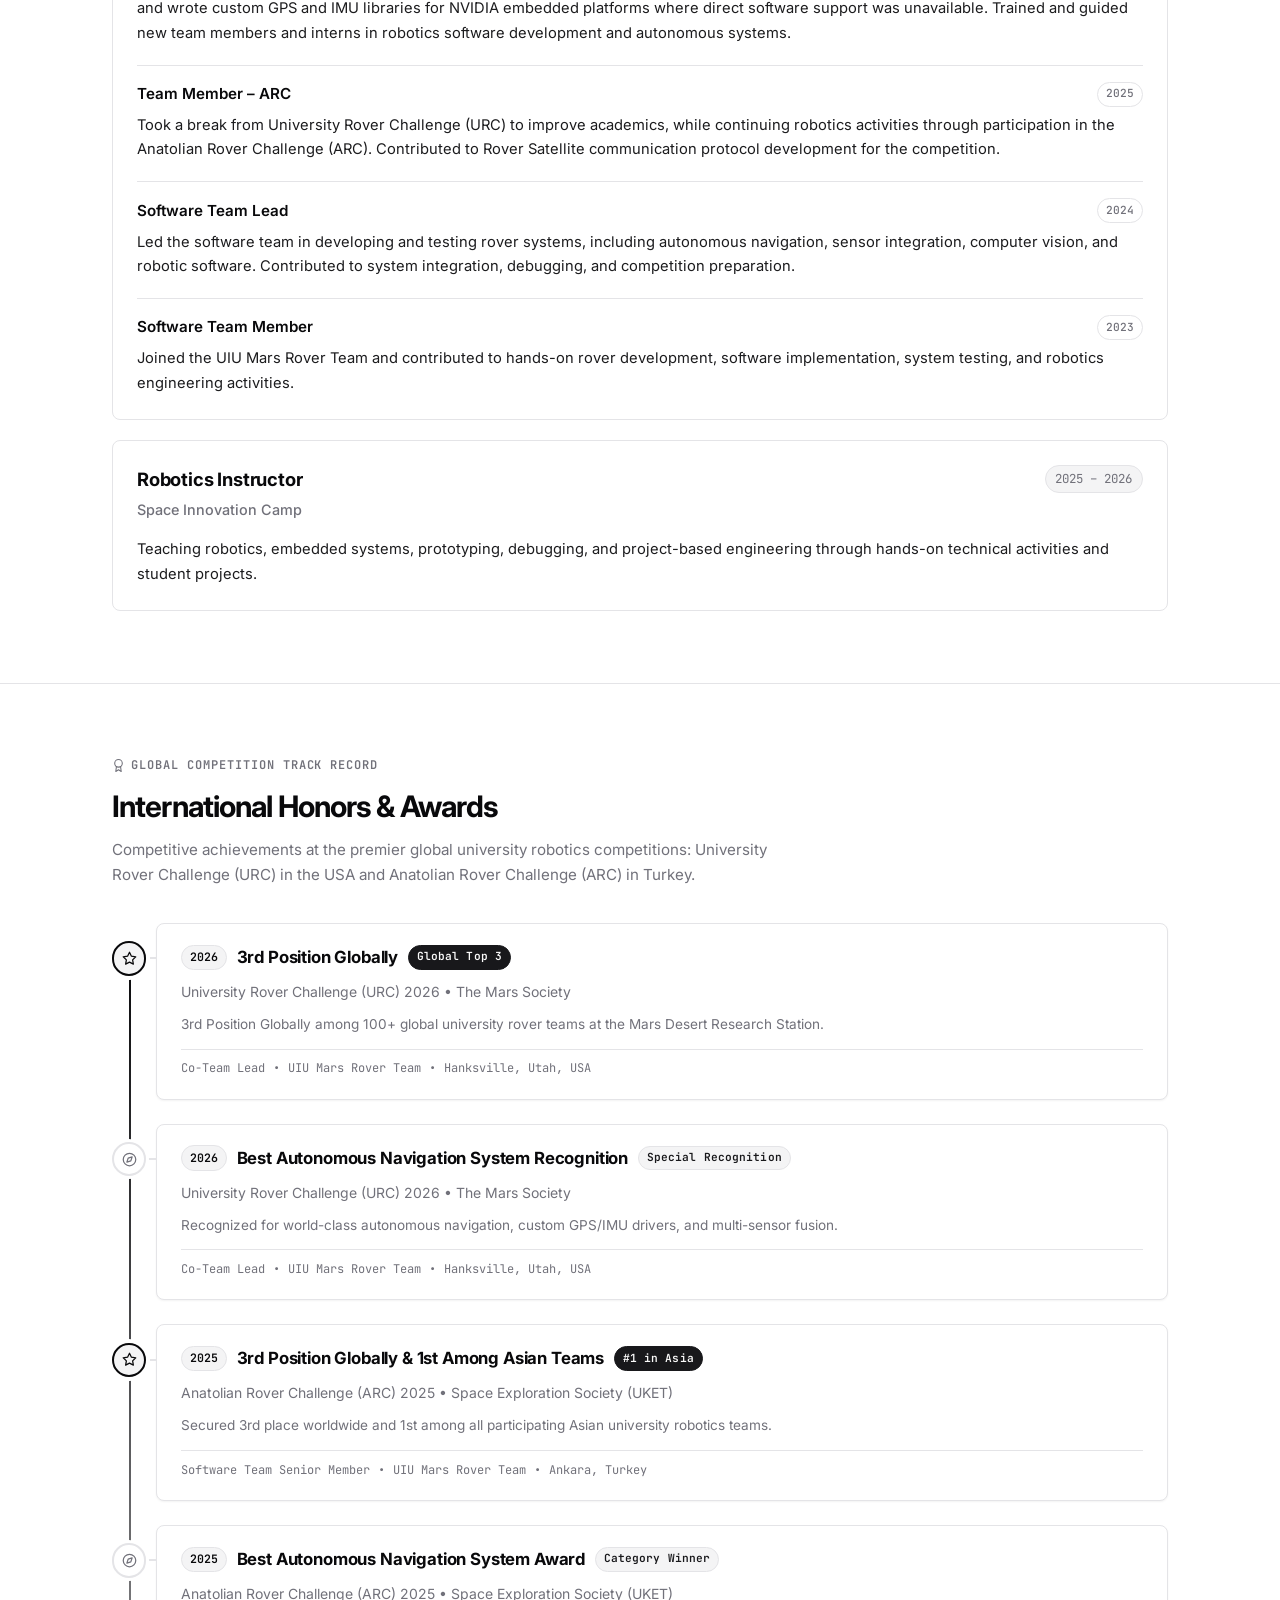
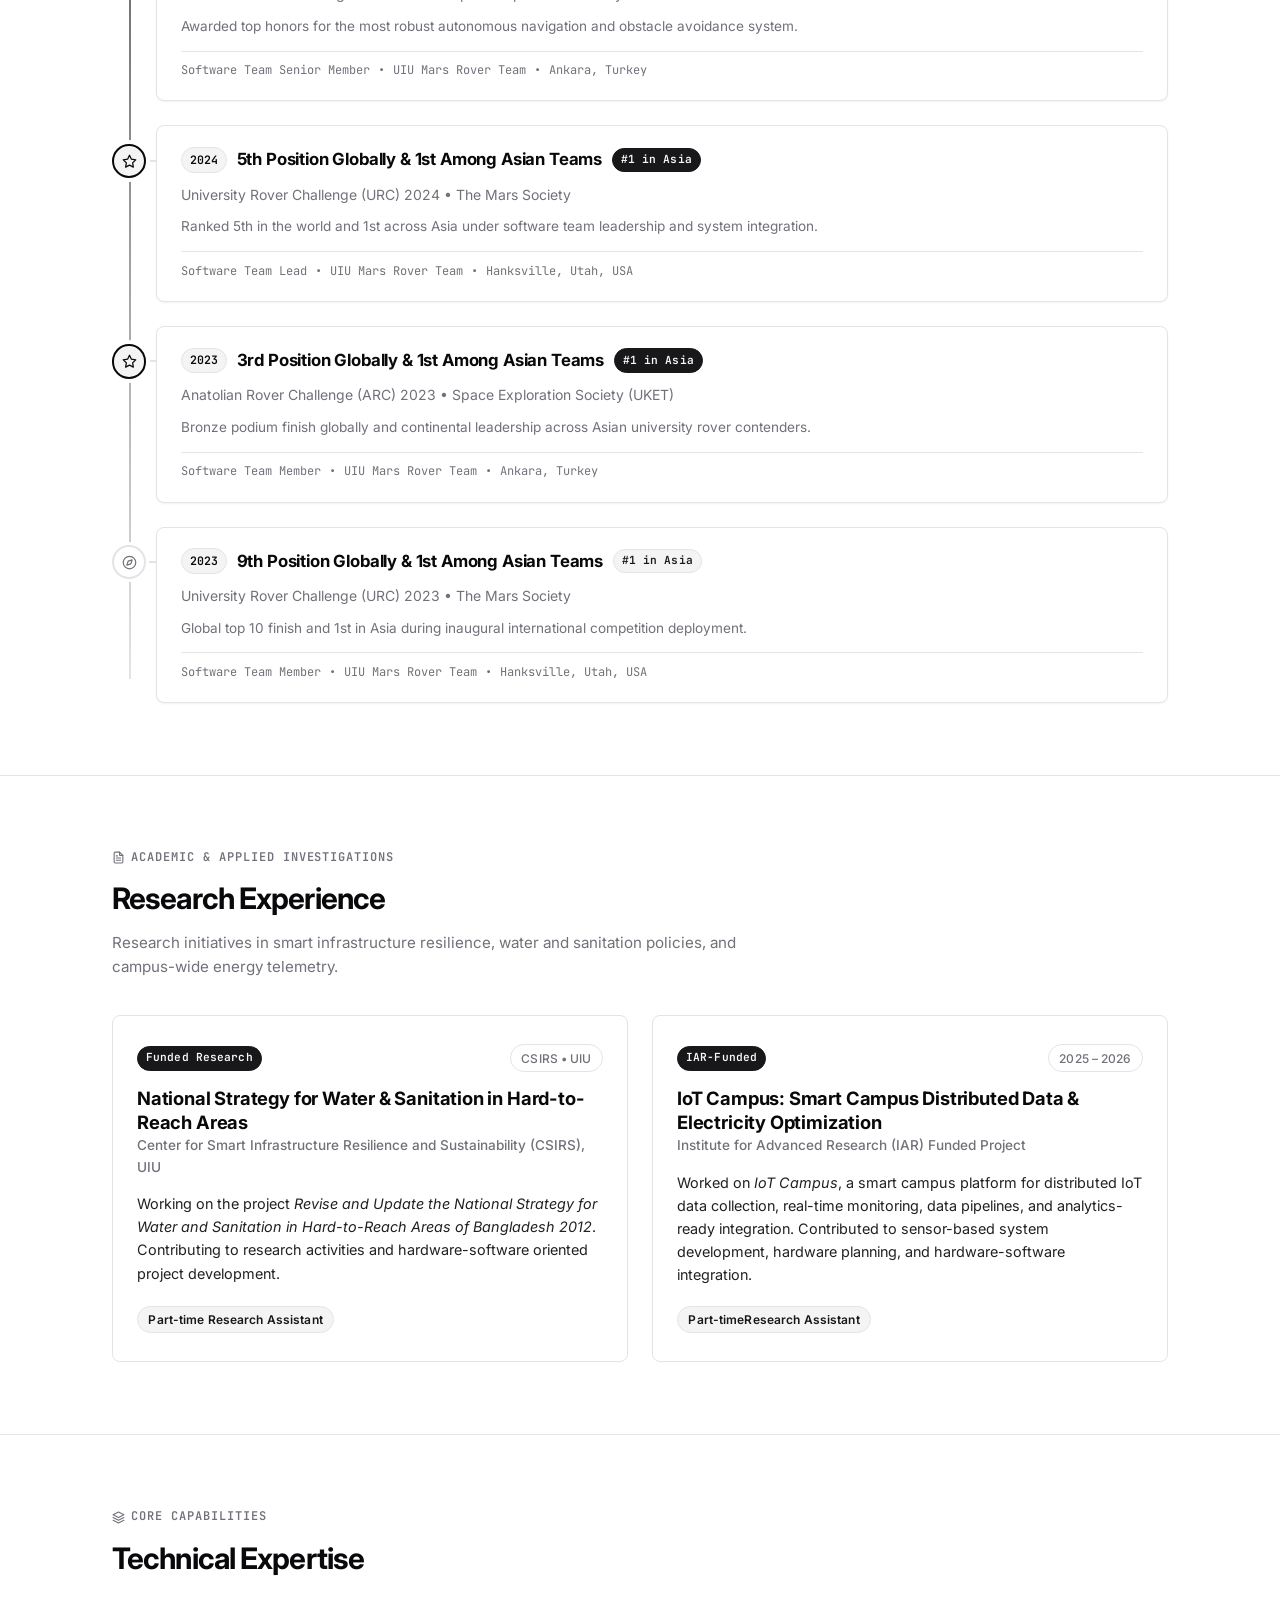
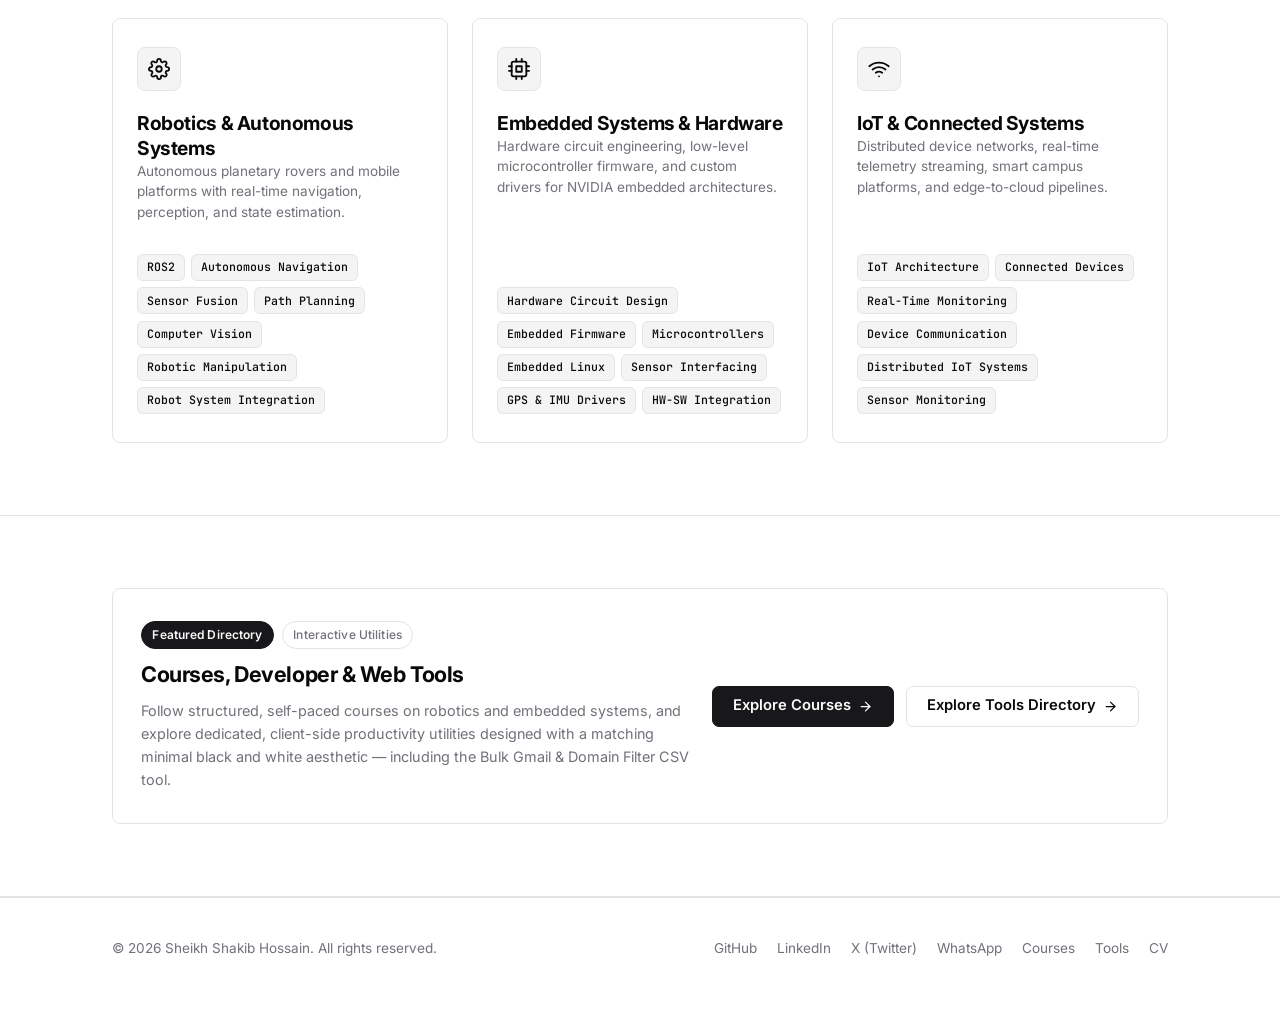
==== commit d1ce30a7: "tool mermeid-flowchart added" ====
--- a/index.html
+++ b/index.html
@@ -1171,6 +1171,14 @@
       line-height: 1.6;
     }
 
+    .tools-spotlight-actions {
+      display: flex;
+      align-items: center;
+      gap: 0.75rem;
+      flex-wrap: wrap;
+      flex-shrink: 0;
+    }
+
     /* Footer */
     .site-footer {
       padding: 2.5rem 0 3.5rem;
@@ -1364,7 +1372,7 @@
           <img src="images/me.jpg" alt="Sheikh Shakib Hossain" class="brand-avatar">
           <span class="brand-name">
             Sheikh Shakib Hossain
-            <span class="brand-title-badge">Lecturer, Dept. of CSE, UIU</span>
+            <!-- <span class="brand-title-badge">Lecturer, Dept. of CSE, UIU</span> -->
           </span>
         </a>
 
@@ -1378,6 +1386,11 @@
         </div>
 
         <div class="nav-actions">
+          <a href="courses/index.html" class="btn btn-outline btn-sm" title="Browse Courses Directory">
+            <svg class="icon icon-sm" viewBox="0 0 24 24"><path d="M22 10v6M2 10l10-5 10 5-10 5z"></path><path d="M6 12v5c3 3 9 3 12 0v-5"></path></svg>
+            Courses
+          </a>
+
           <a href="tools/index.html" class="btn btn-outline btn-sm" title="View Developer Tools Directory">
             <svg class="icon icon-sm" viewBox="0 0 24 24"><path d="M22 19a2 2 0 0 1-2 2H4a2 2 0 0 1-2-2V5a2 2 0 0 1 2-2h5l2 3h9a2 2 0 0 1 2 2z"></path></svg>
             Tools
@@ -1411,6 +1424,7 @@
       <a href="#awards" class="nav-link mobile-link">International Awards</a>
       <a href="#experience" class="nav-link mobile-link">Experience</a>
       <a href="#research" class="nav-link mobile-link">Research</a>
+      <a href="courses/index.html" class="nav-link mobile-link">Courses</a>
       <a href="tools/index.html" class="nav-link mobile-link">Tools &amp; Utilities</a>
       <button type="button" class="nav-link mobile-link cv-trigger" data-cv-open>View CV (PDF)</button>
     </div>
@@ -1444,6 +1458,10 @@
               <svg class="icon icon-sm" viewBox="0 0 24 24"><path d="M14 2H6a2 2 0 0 0-2 2v16a2 2 0 0 0 2 2h12a2 2 0 0 0 2-2V8z"></path><polyline points="14 2 14 8 20 8"></polyline><line x1="8" y1="13" x2="16" y2="13"></line><line x1="8" y1="17" x2="13" y2="17"></line></svg>
               View CV
             </button>
+            <a href="courses/index.html" class="btn btn-outline btn-sm" title="Browse Courses Directory">
+              <svg class="icon icon-sm" viewBox="0 0 24 24"><path d="M22 10v6M2 10l10-5 10 5-10 5z"></path><path d="M6 12v5c3 3 9 3 12 0v-5"></path></svg>
+              Courses
+            </a>
             <a href="tools/index.html" class="btn btn-outline btn-sm" title="Explore Developer Tools Directory">
               <svg class="icon icon-sm" viewBox="0 0 24 24"><path d="M22 19a2 2 0 0 1-2 2H4a2 2 0 0 1-2-2V5a2 2 0 0 1 2-2h5l2 3h9a2 2 0 0 1 2 2z"></path></svg>
               Tools Directory
@@ -1986,13 +2004,19 @@
             <span class="badge badge-accent">Featured Directory</span>
             <span class="badge badge-outline">Interactive Utilities</span>
           </div>
-          <h3 class="tools-spotlight-title">Developer &amp; Web Tools Directory</h3>
+          <h3 class="tools-spotlight-title">Courses, Developer &amp; Web Tools</h3>
           <p class="tools-spotlight-desc">
-            Explore dedicated, client-side productivity utilities designed with a matching minimal black and white aesthetic — including the Bulk Gmail &amp; Domain Filter CSV tool.
+            Follow structured, self-paced courses on robotics and embedded systems, and explore dedicated,
+            client-side productivity utilities designed with a matching minimal black and white aesthetic —
+            including the Bulk Gmail &amp; Domain Filter CSV tool.
           </p>
         </div>
-        <div>
-          <a href="tools/index.html" class="btn btn-primary btn-lg">
+        <div class="tools-spotlight-actions">
+          <a href="courses/index.html" class="btn btn-primary btn-lg">
+            <span>Explore Courses</span>
+            <svg class="icon" viewBox="0 0 24 24"><line x1="5" y1="12" x2="19" y2="12"></line><polyline points="12 5 19 12 12 19"></polyline></svg>
+          </a>
+          <a href="tools/index.html" class="btn btn-outline btn-lg">
             <span>Explore Tools Directory</span>
             <svg class="icon" viewBox="0 0 24 24"><line x1="5" y1="12" x2="19" y2="12"></line><polyline points="12 5 19 12 12 19"></polyline></svg>
           </a>
@@ -2013,6 +2037,7 @@
           <a href="https://www.linkedin.com/in/sheikhshakibhossa1n" target="_blank" rel="noopener noreferrer" class="footer-link">LinkedIn</a>
           <a href="https://x.com/SheikhShak1b" target="_blank" rel="noopener noreferrer" class="footer-link">X (Twitter)</a>
           <a href="https://wa.me/SheikhShakibHossa1n" target="_blank" rel="noopener noreferrer" class="footer-link">WhatsApp</a>
+          <a href="courses/index.html" class="footer-link">Courses</a>
           <a href="tools/index.html" class="footer-link">Tools</a>
           <button type="button" class="footer-link cv-trigger" data-cv-open>CV</button>
         </div>
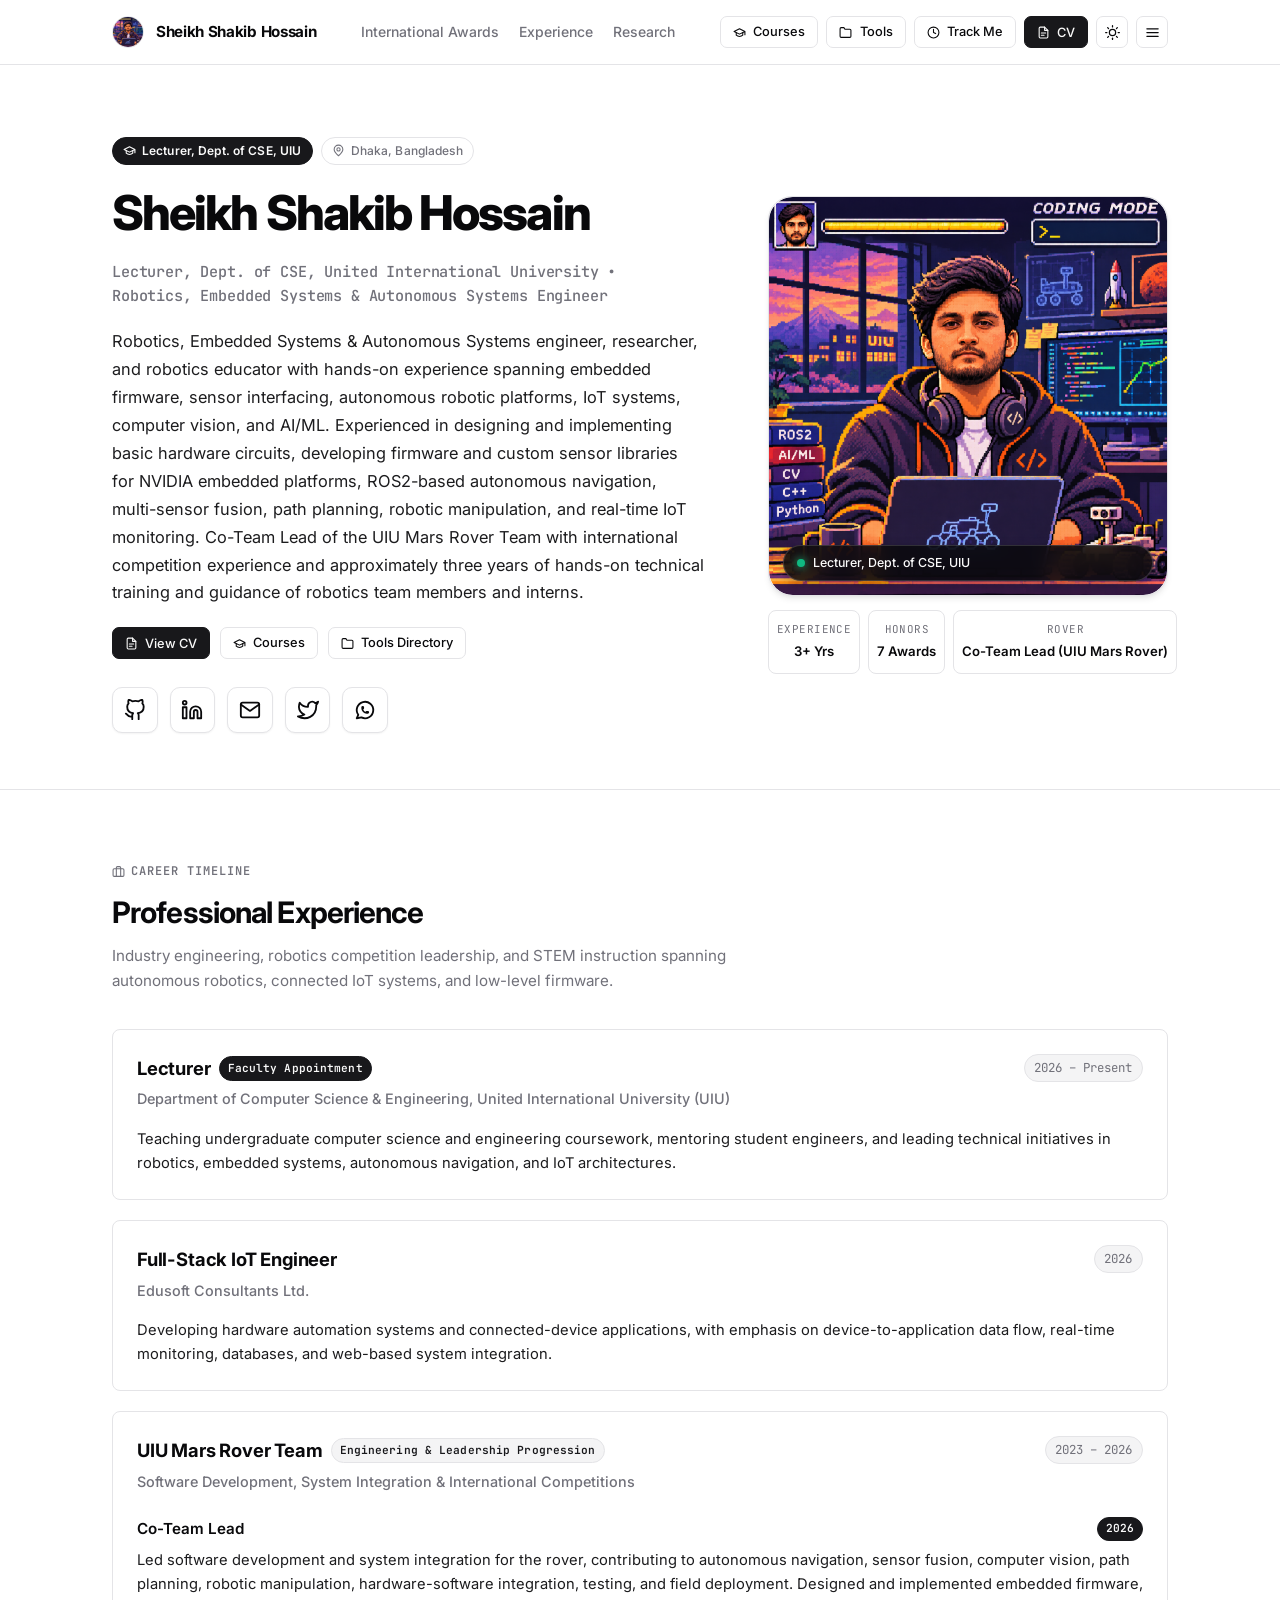
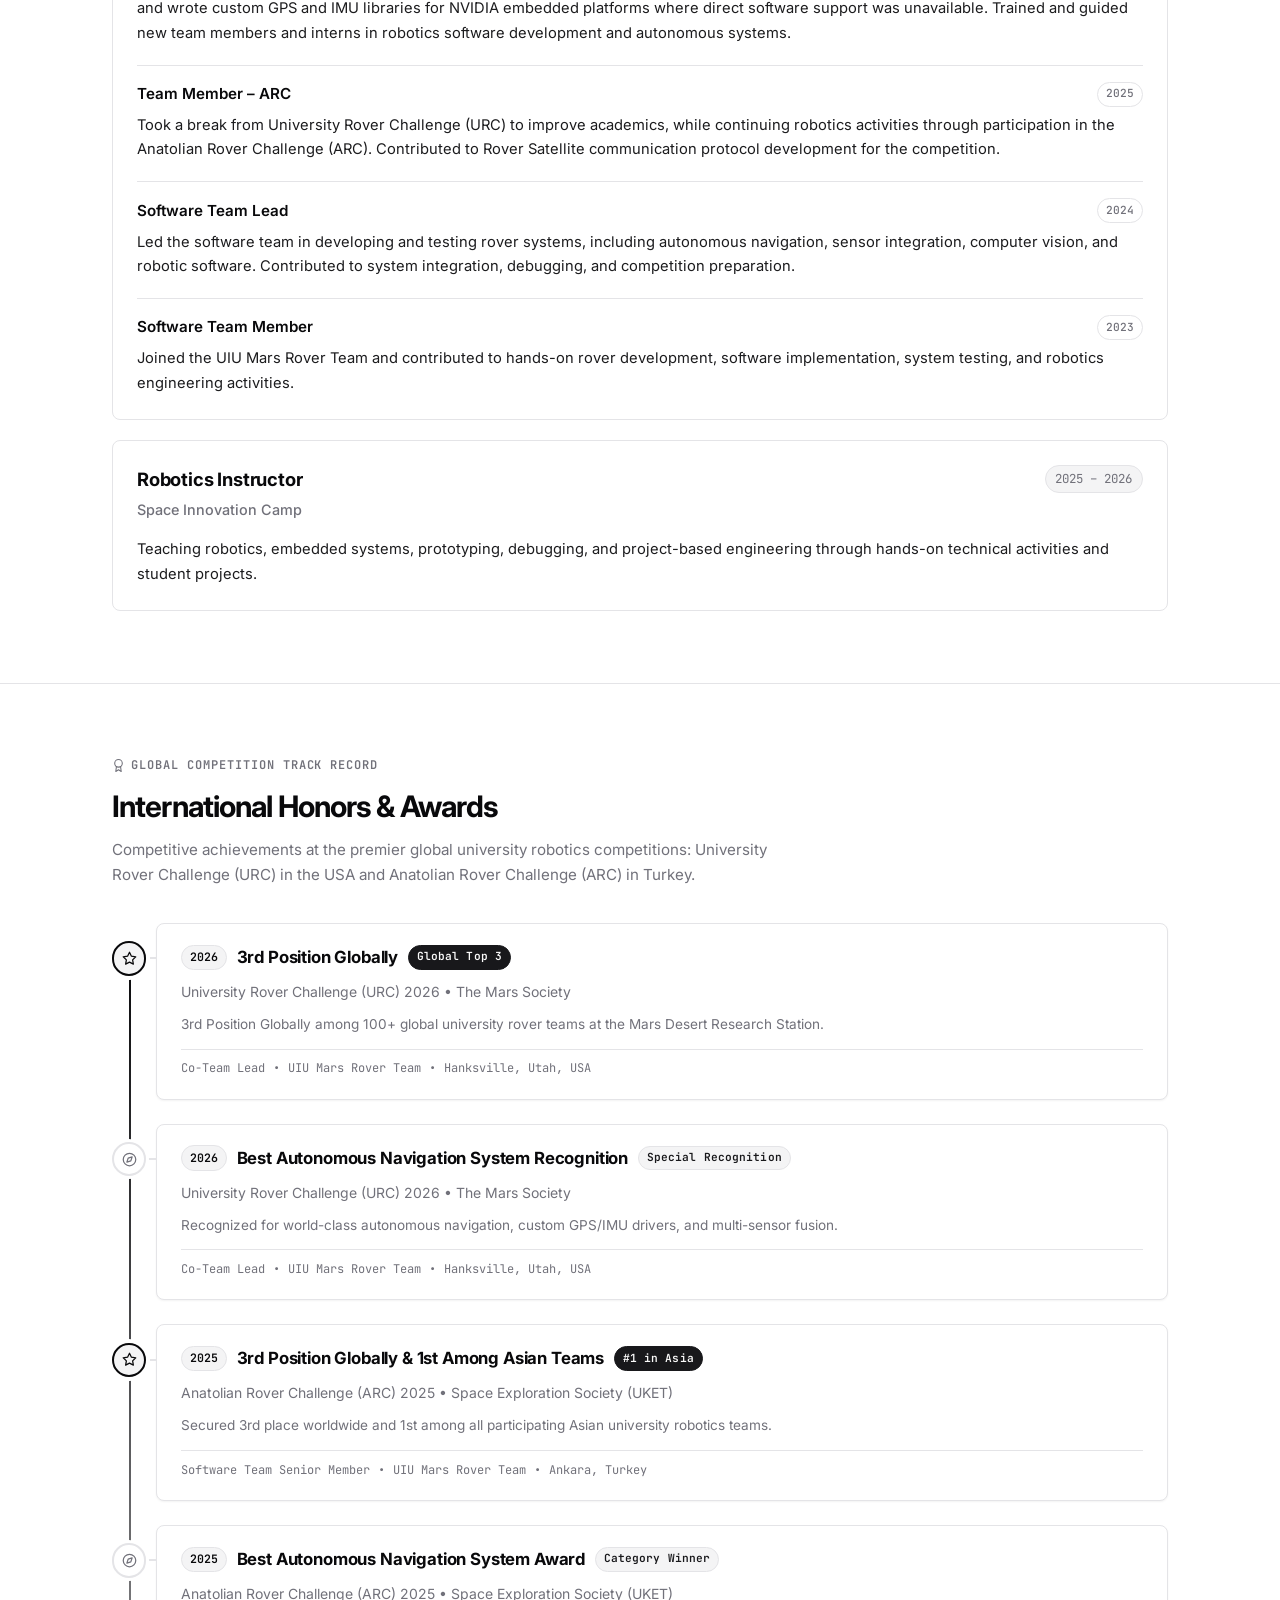
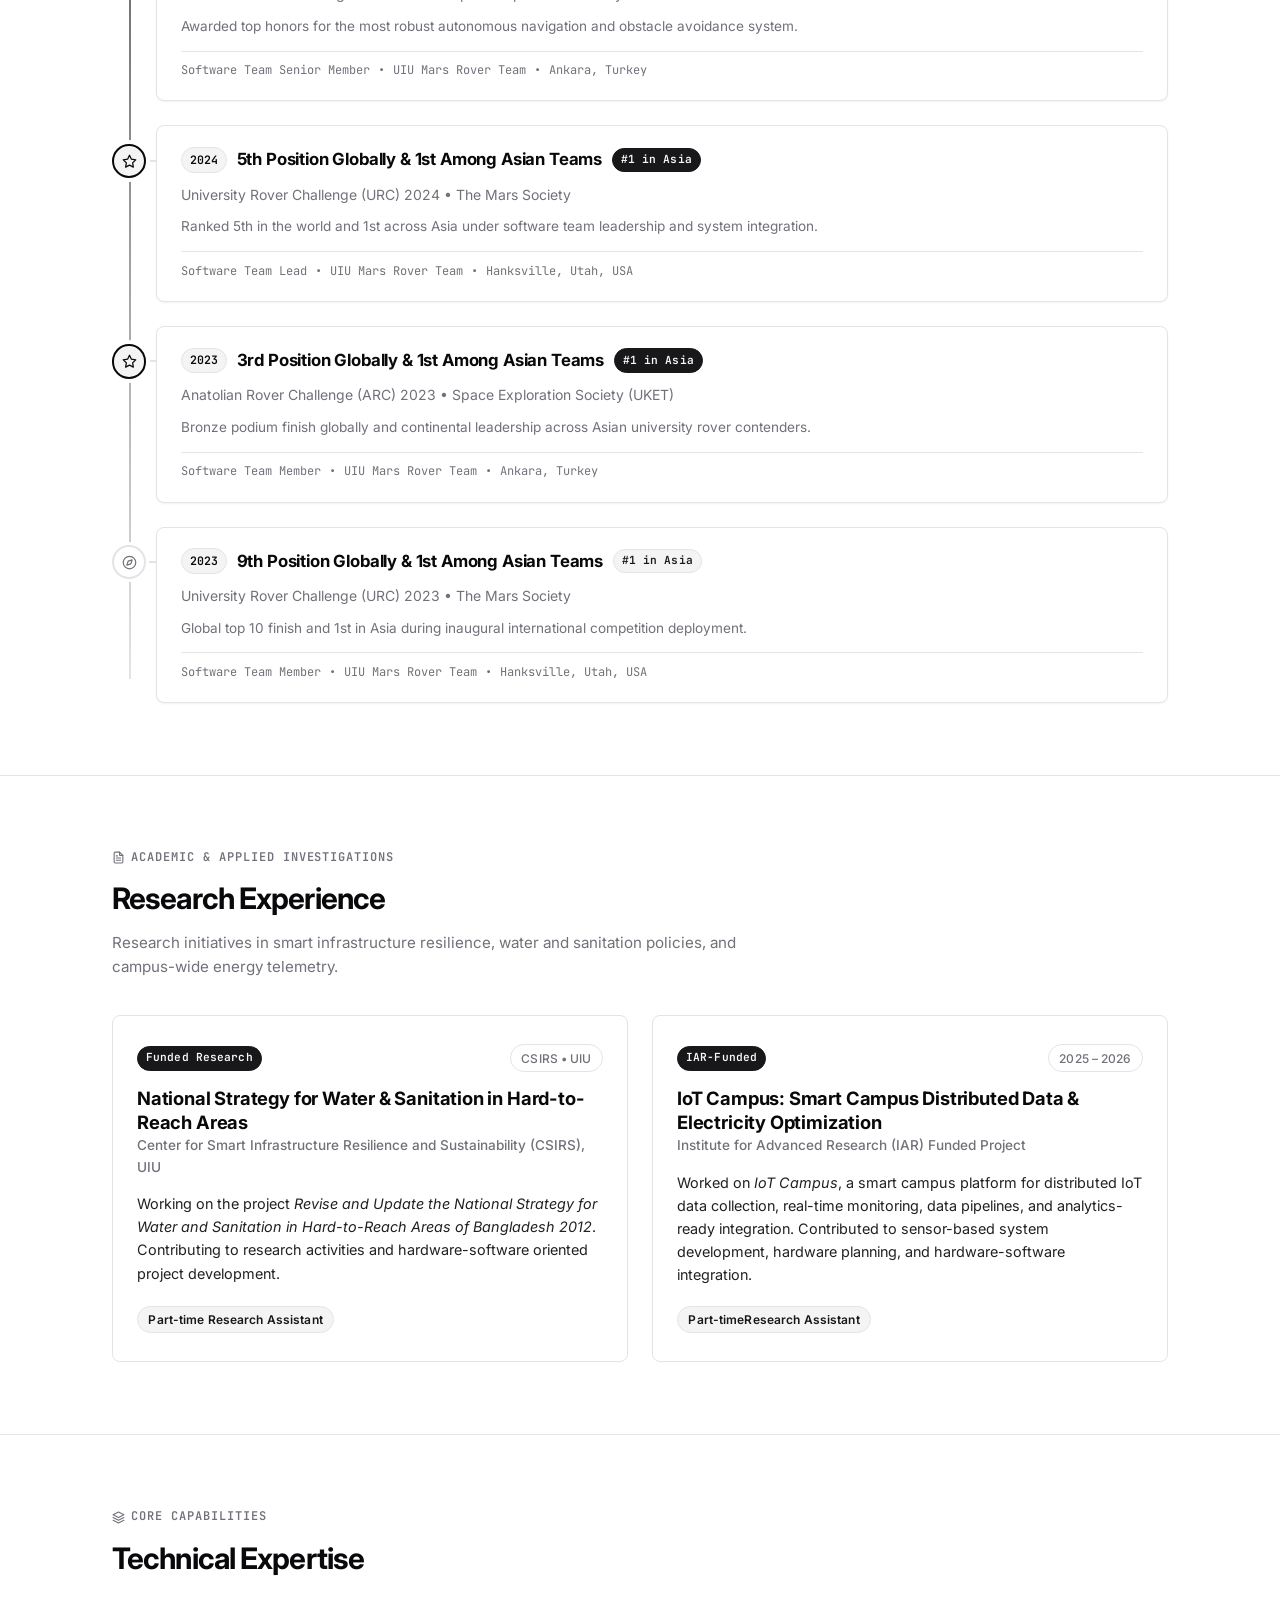
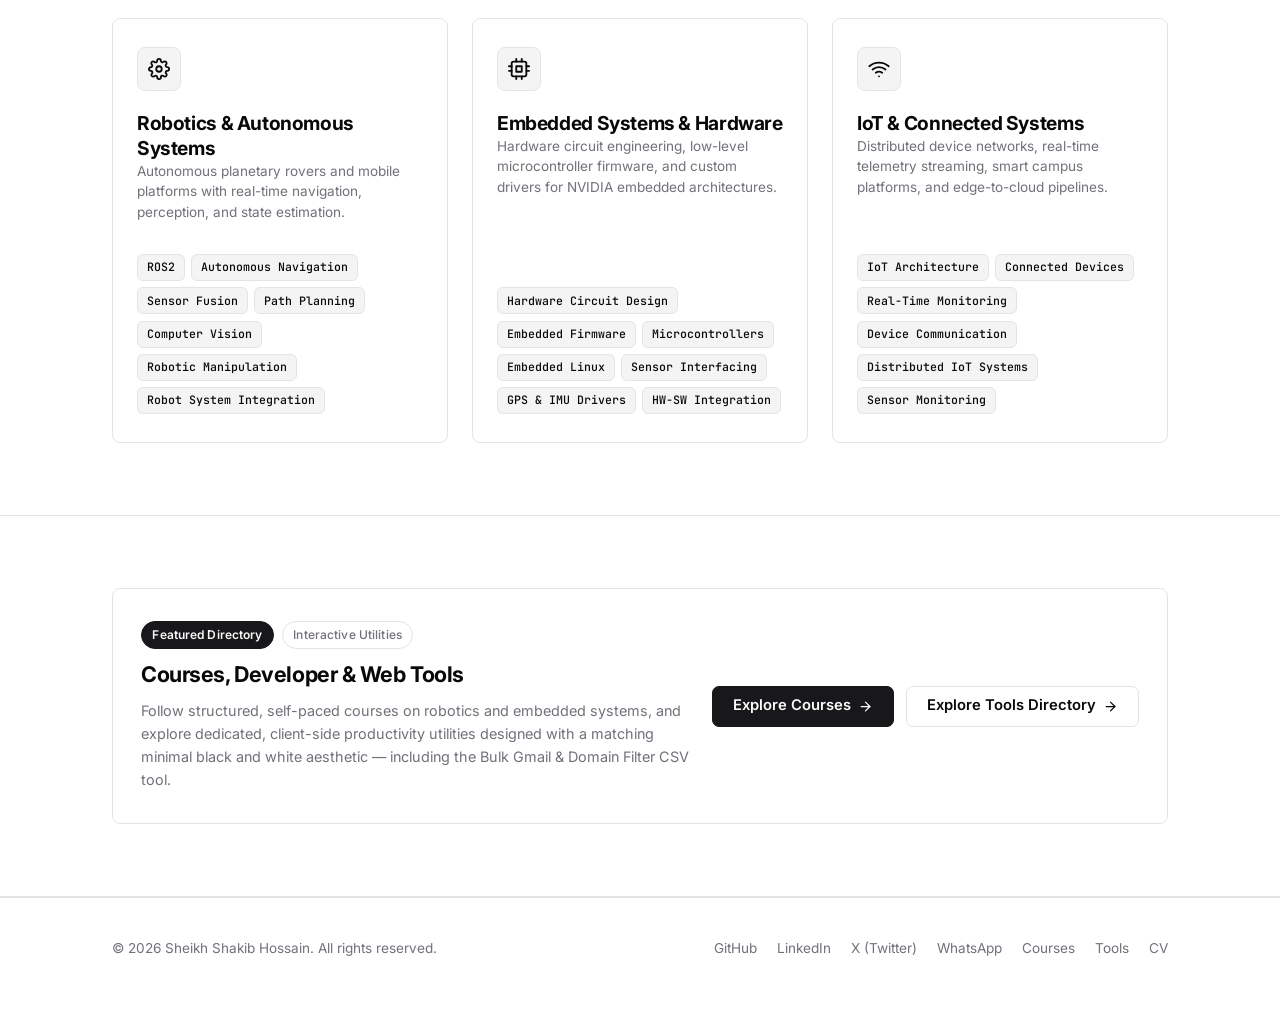
==== commit 922153c9: "track where i am" ====
--- a/index.html
+++ b/index.html
@@ -1396,6 +1396,11 @@
             Tools
           </a>
 
+          <a href="trackme/index.html" class="btn btn-outline btn-sm" title="Check my availability and book a counseling appointment">
+            <svg class="icon icon-sm" viewBox="0 0 24 24"><circle cx="12" cy="12" r="10"></circle><polyline points="12 6 12 12 16 14"></polyline></svg>
+            Track Me
+          </a>
+
           <button type="button" class="btn btn-primary btn-sm" data-cv-open title="View CV">
             <svg class="icon icon-sm" viewBox="0 0 24 24"><path d="M14 2H6a2 2 0 0 0-2 2v16a2 2 0 0 0 2 2h12a2 2 0 0 0 2-2V8z"></path><polyline points="14 2 14 8 20 8"></polyline><line x1="8" y1="13" x2="16" y2="13"></line><line x1="8" y1="17" x2="13" y2="17"></line></svg>
             CV
@@ -1426,6 +1431,7 @@
       <a href="#research" class="nav-link mobile-link">Research</a>
       <a href="courses/index.html" class="nav-link mobile-link">Courses</a>
       <a href="tools/index.html" class="nav-link mobile-link">Tools &amp; Utilities</a>
+      <a href="trackme/index.html" class="nav-link mobile-link">Track Me</a>
       <button type="button" class="nav-link mobile-link cv-trigger" data-cv-open>View CV (PDF)</button>
     </div>
   </nav>
